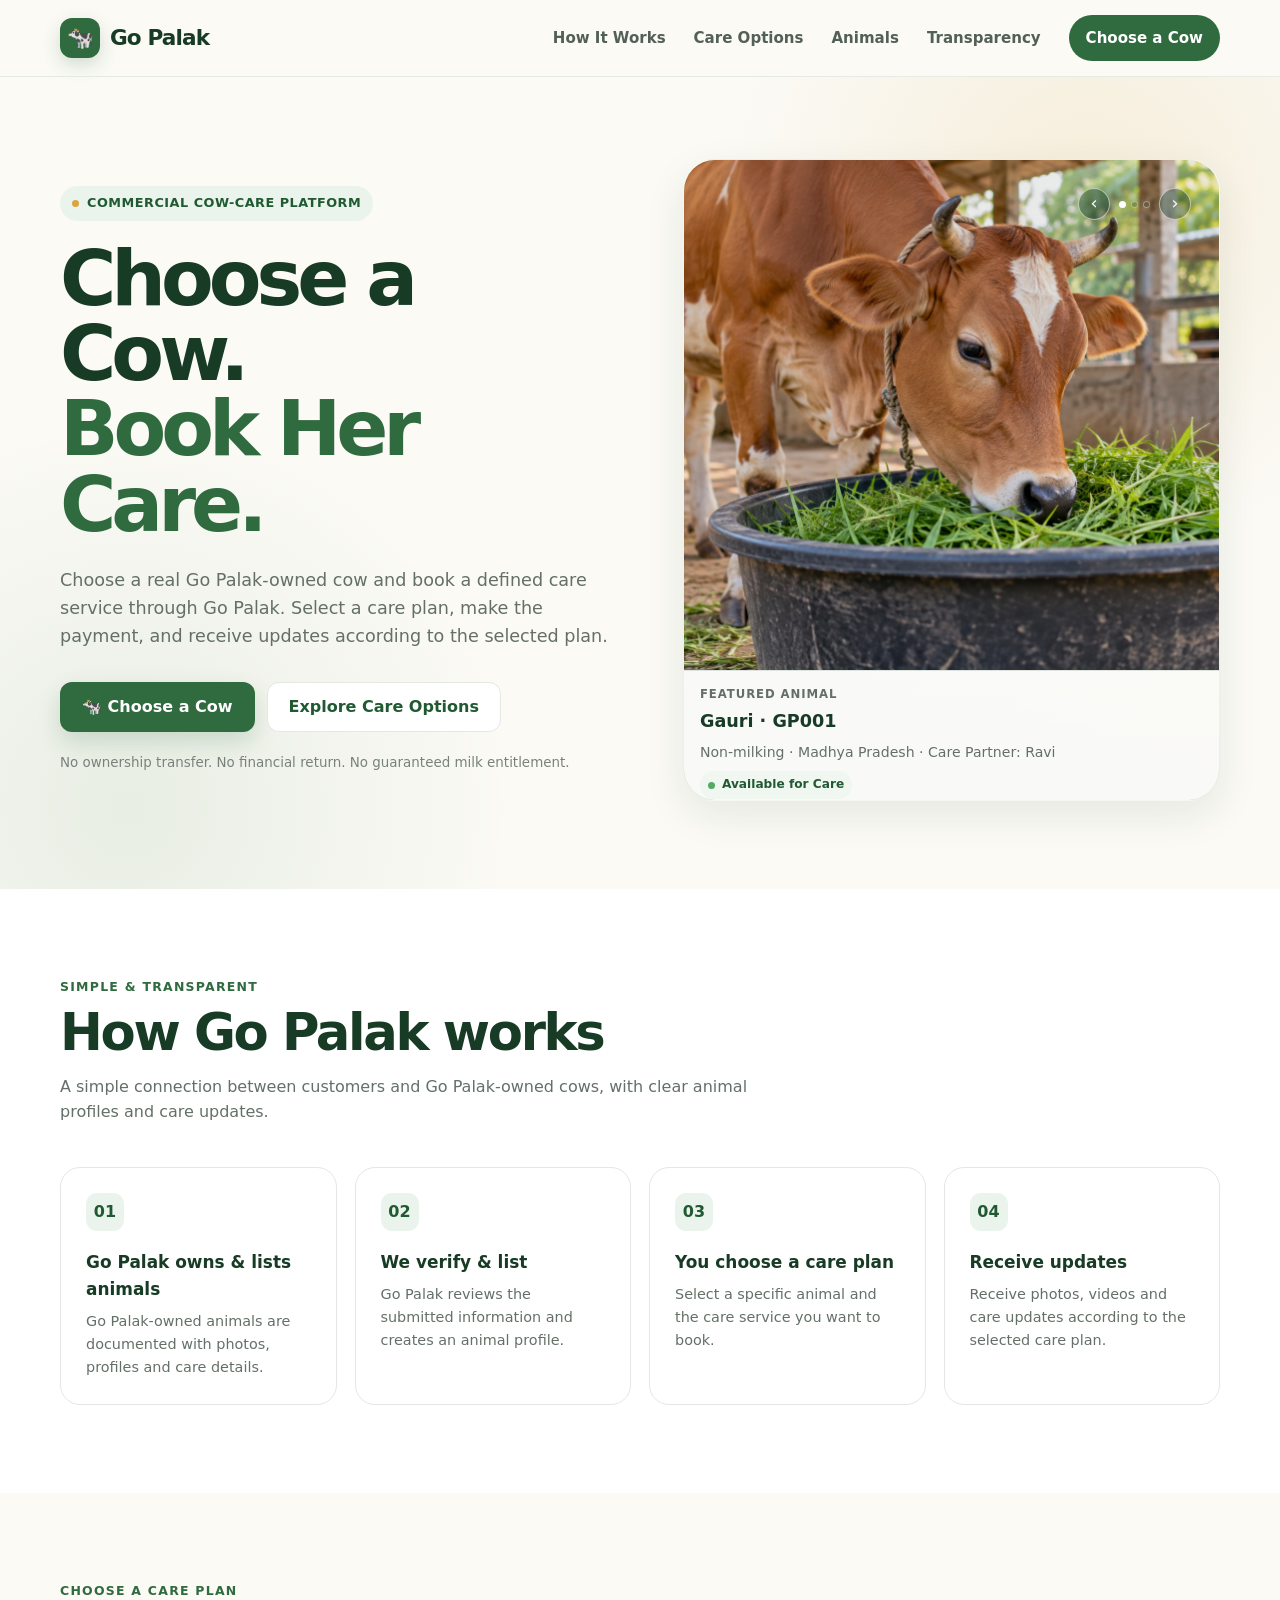
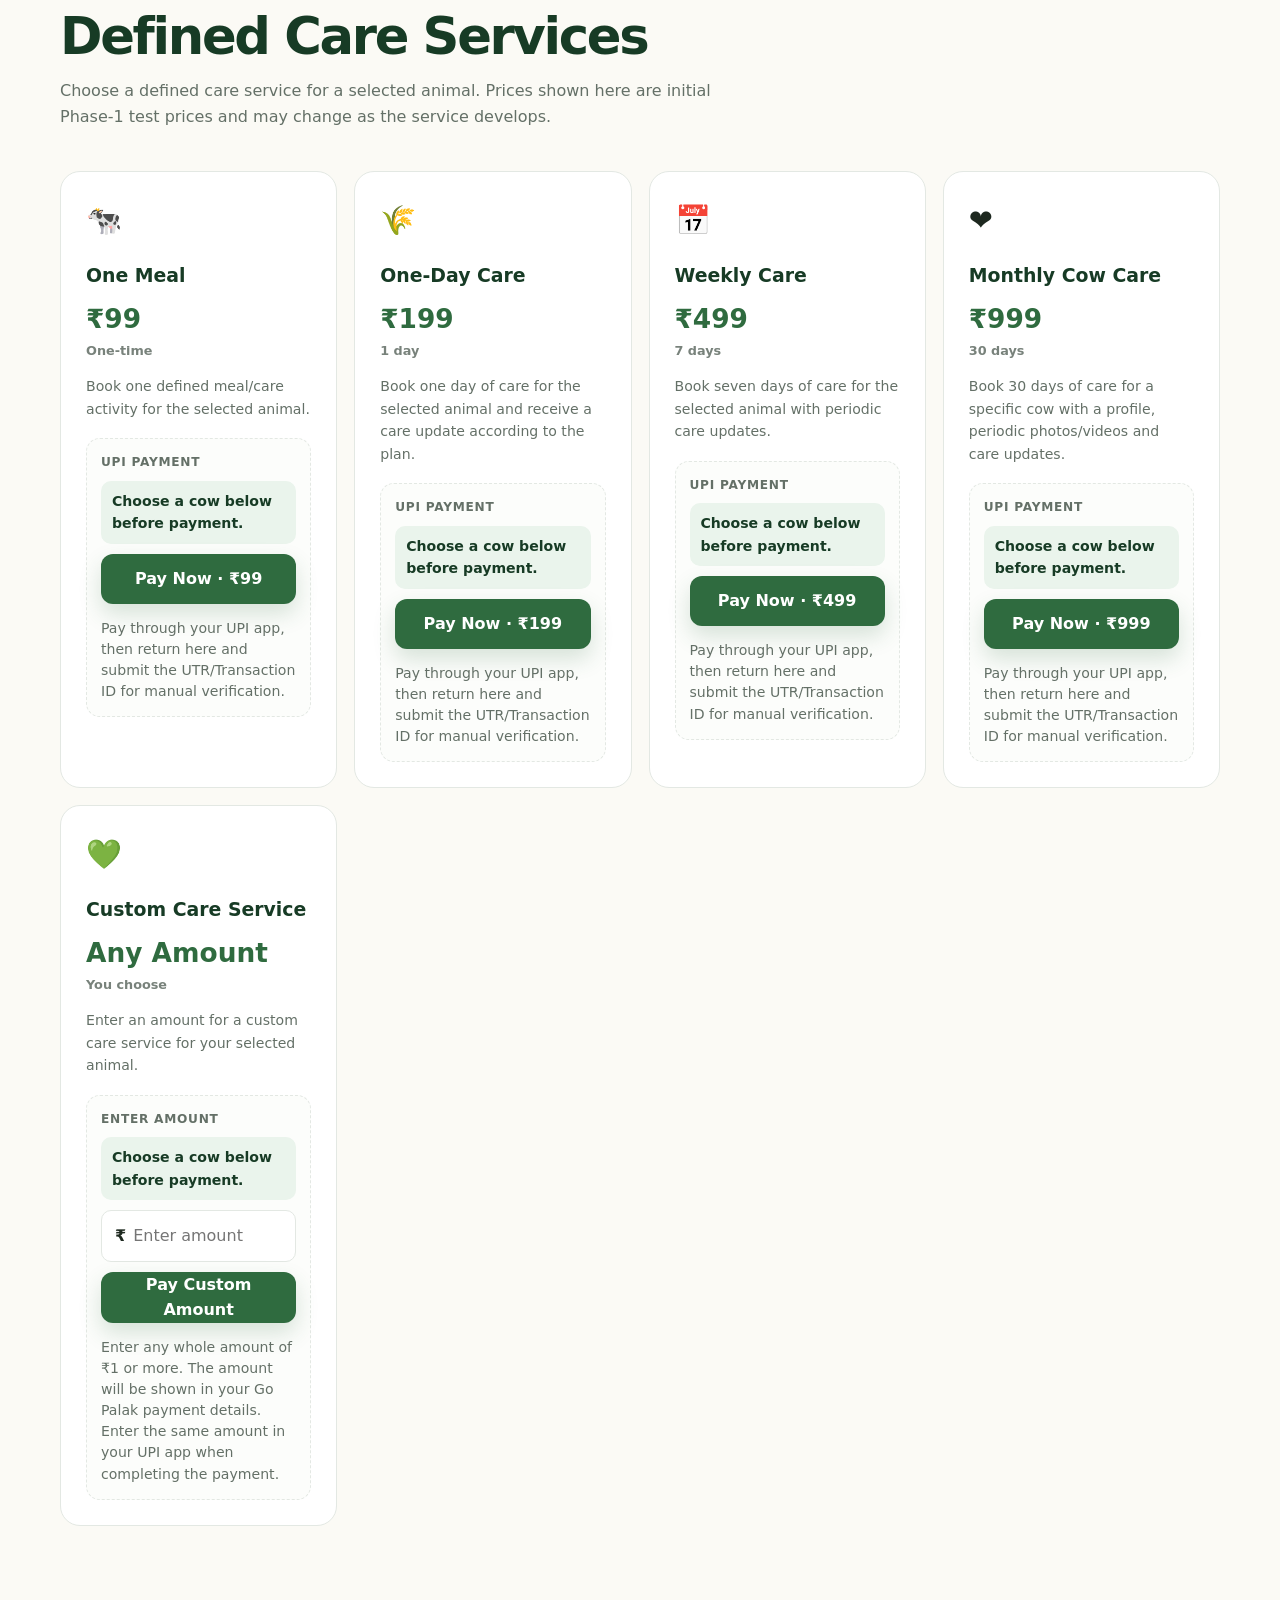
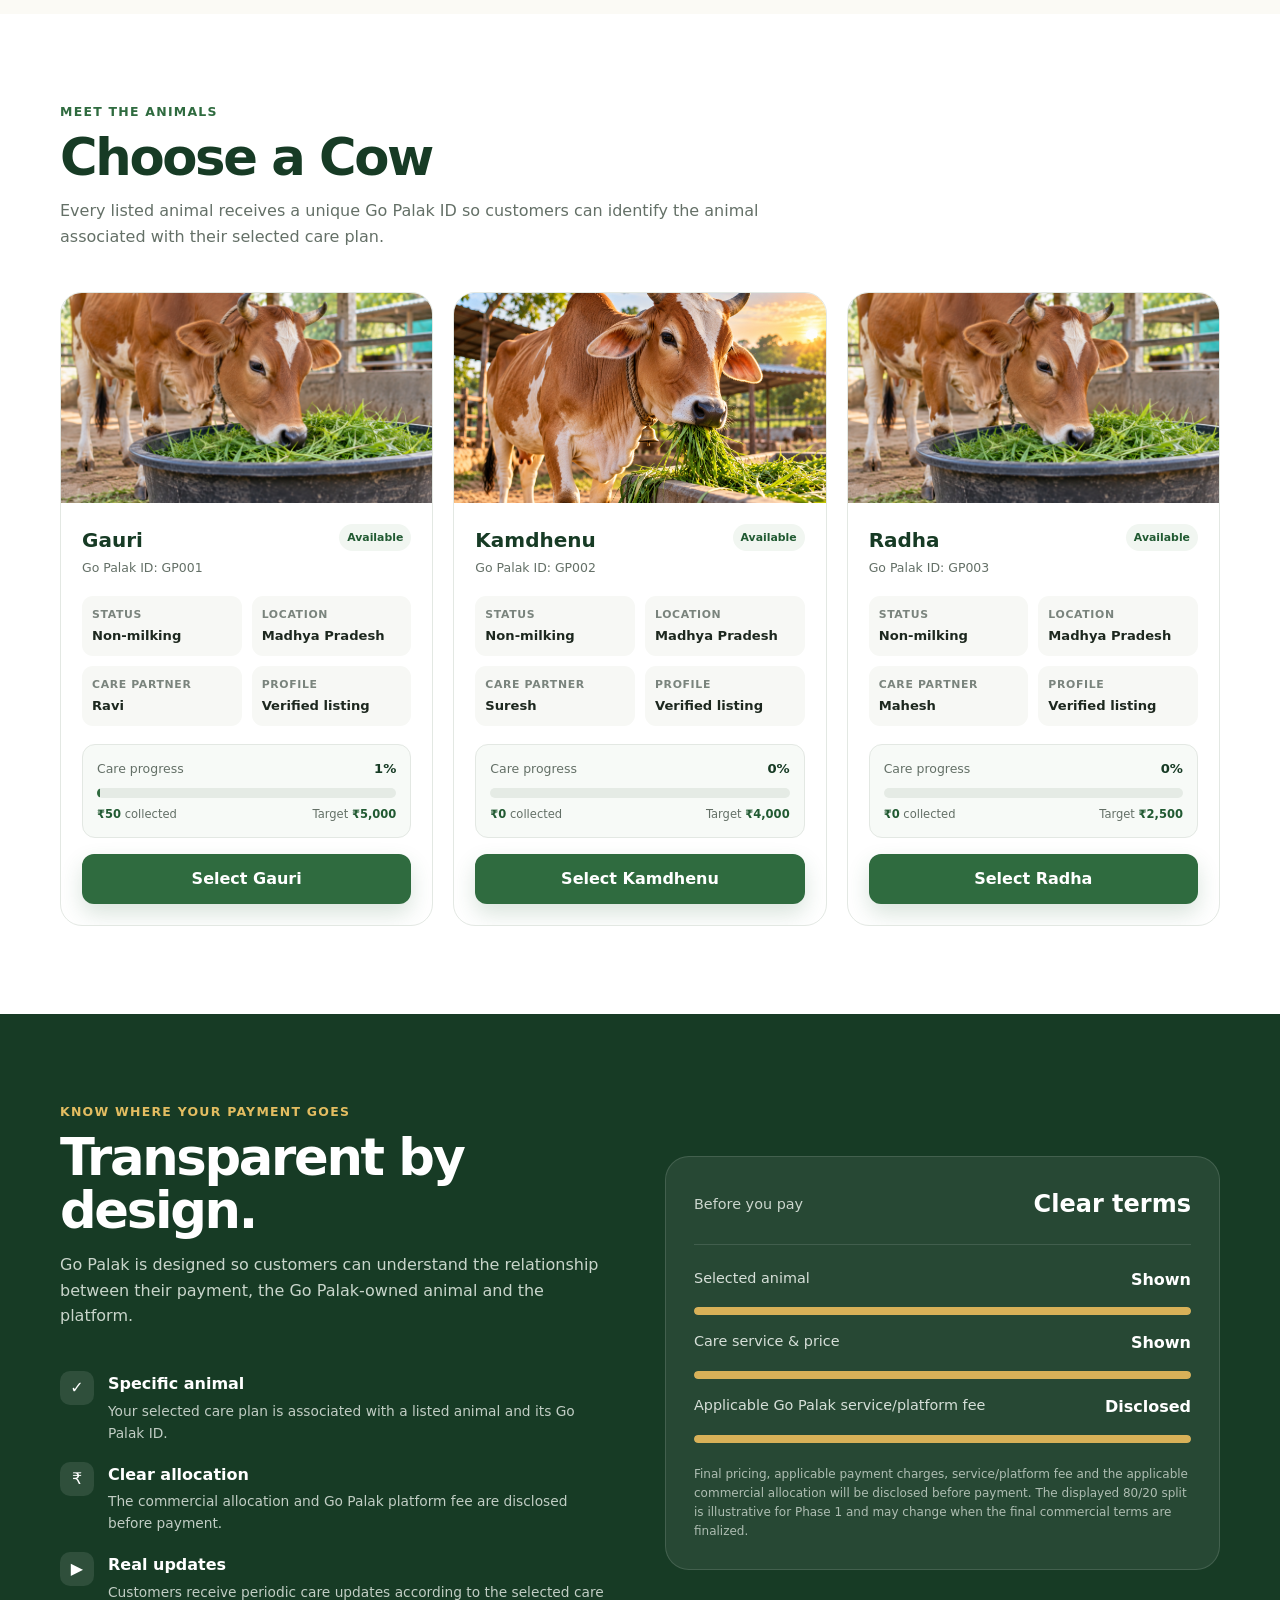
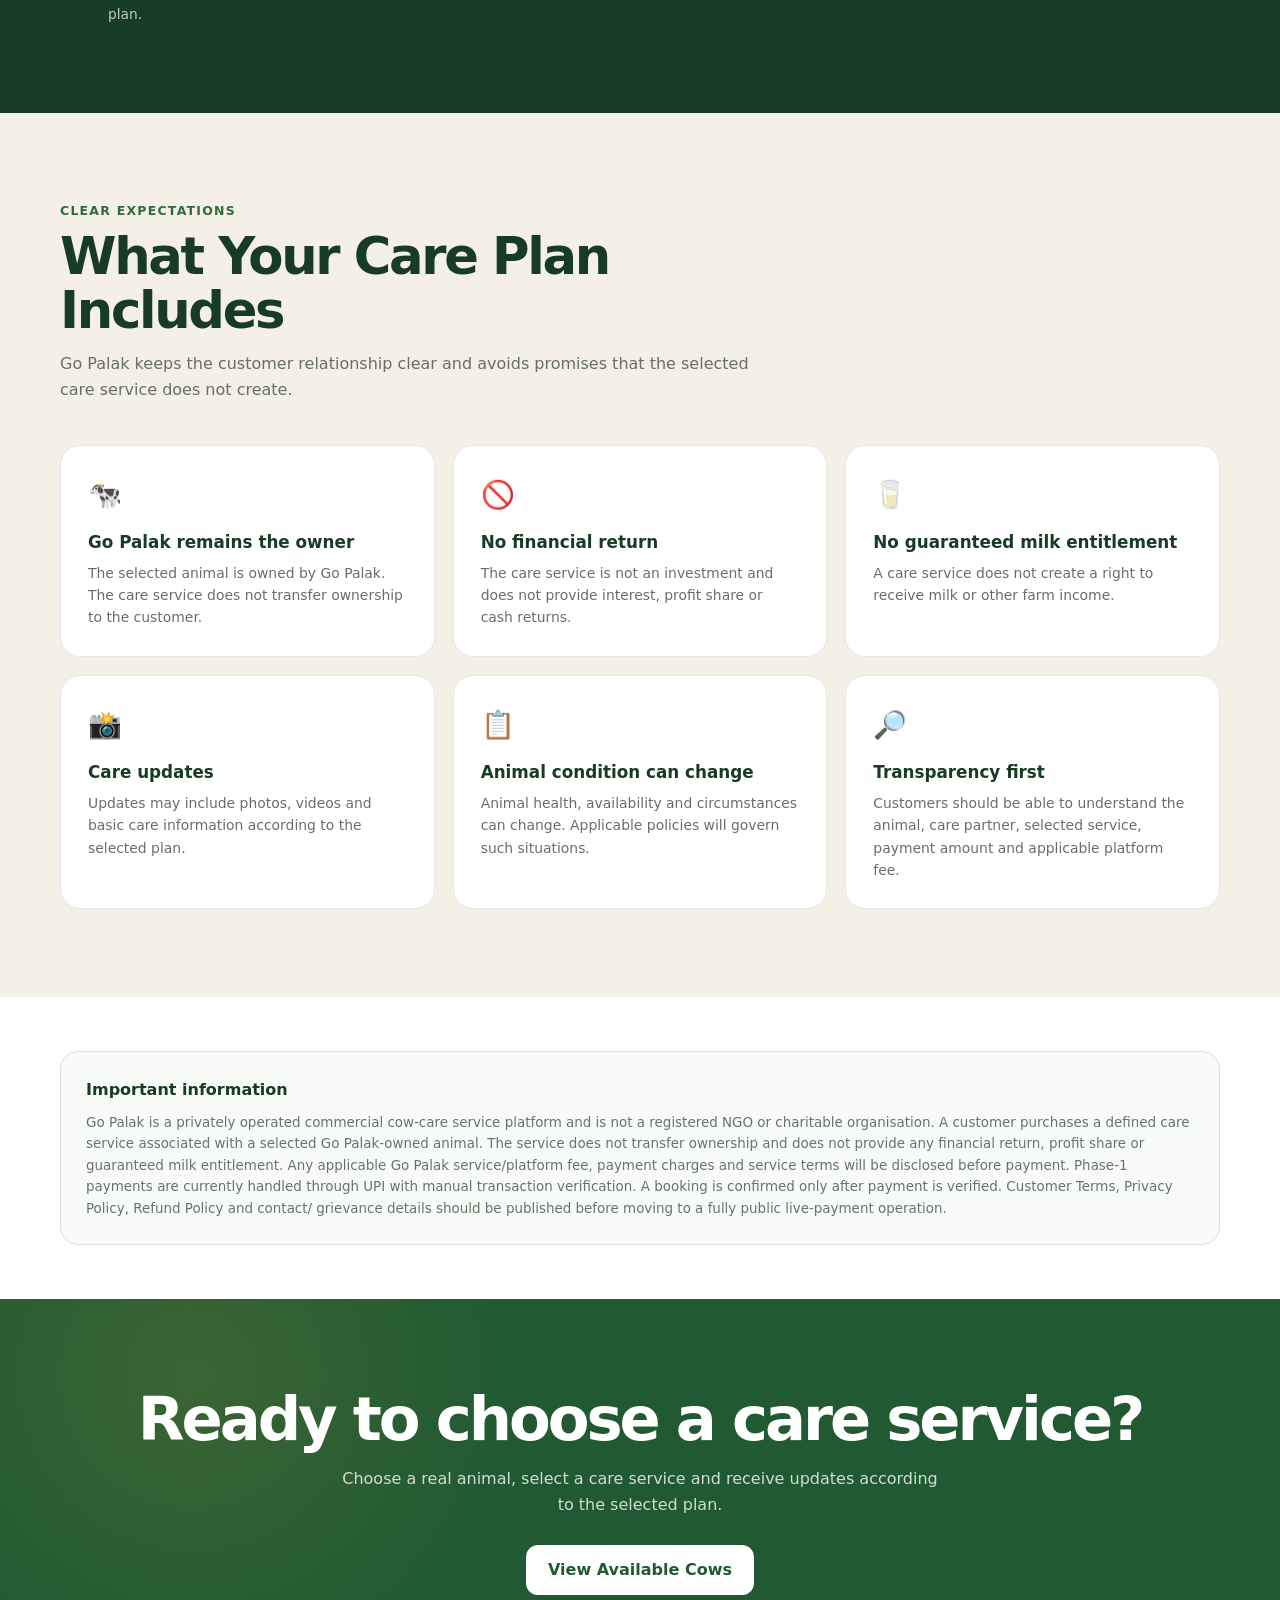
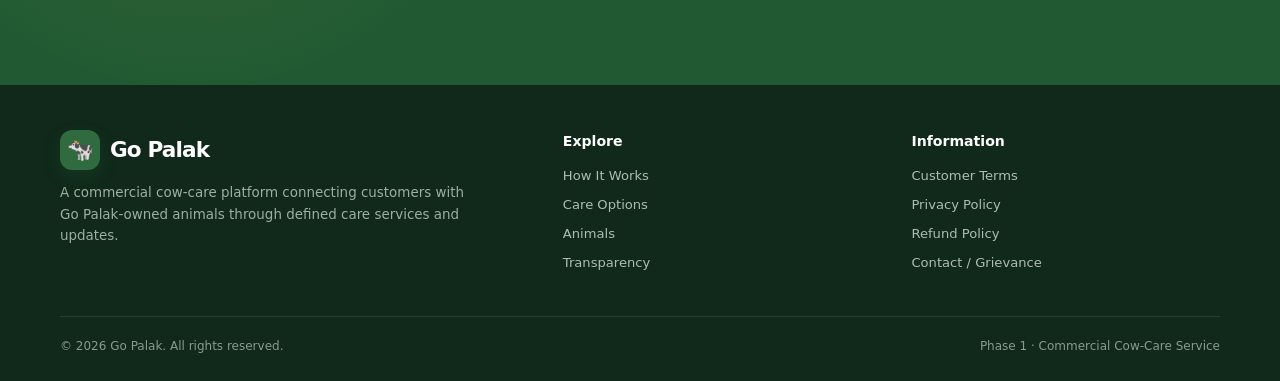
==== index.html @ bd8aade9 "fixed declined payment issue" ====
<!DOCTYPE html>
<html lang="en">
<head>
  <meta charset="UTF-8">
  <meta name="viewport" content="width=device-width, initial-scale=1.0">
  <meta name="description" content="Go Palak is a commercial cow-care platform offering defined care services for Go Palak-owned cows with regular animal updates.">
  <meta name="theme-color" content="#2f6b3f">
  <title>Go Palak — Choose a Cow. Book Her Care.</title>

  <style>
    :root {
      --green-900: #173b25;
      --green-800: #215a32;
      --green-700: #2f6b3f;
      --green-600: #3f8050;
      --green-100: #eaf4ec;
      --cream: #fbfaf5;
      --cream-2: #f4f0e5;
      --gold: #d9a441;
      --text: #1d281f;
      --muted: #647067;
      --white: #ffffff;
      --border: #e3e8e3;
      --shadow: 0 14px 40px rgba(25, 54, 34, 0.09);
      --radius: 20px;
      --max: 1160px;
    }

    * {
      box-sizing: border-box;
      margin: 0;
      padding: 0;
    }

    html {
      scroll-behavior: smooth;
    }

    body {
      font-family: Inter, ui-sans-serif, system-ui, -apple-system, BlinkMacSystemFont, "Segoe UI", sans-serif;
      background: var(--cream);
      color: var(--text);
      line-height: 1.6;
      overflow-x: hidden;
    }

    a {
      color: inherit;
      text-decoration: none;
    }

    img {
      max-width: 100%;
      display: block;
    }

    button {
      font: inherit;
    }

    .container {
      width: min(var(--max), calc(100% - 40px));
      margin: 0 auto;
    }

    /* Header */
    header {
      position: sticky;
      top: 0;
      z-index: 1000;
      background: rgba(251, 250, 245, 0.94);
      backdrop-filter: blur(14px);
      border-bottom: 1px solid rgba(227, 232, 227, 0.85);
    }

    .nav {
      min-height: 76px;
      display: flex;
      align-items: center;
      justify-content: space-between;
      gap: 24px;
    }

    .brand {
      display: inline-flex;
      align-items: center;
      gap: 10px;
      font-weight: 800;
      font-size: 1.35rem;
      color: var(--green-900);
      letter-spacing: -0.04em;
    }

    .brand-mark {
      width: 40px;
      height: 40px;
      display: grid;
      place-items: center;
      border-radius: 12px;
      background: var(--green-700);
      color: white;
      font-size: 1.35rem;
      box-shadow: 0 7px 18px rgba(47, 107, 63, 0.2);
    }

    .nav-links {
      display: flex;
      align-items: center;
      gap: 28px;
      color: #536057;
      font-size: 0.94rem;
      font-weight: 600;
    }

    .nav-links a:hover {
      color: var(--green-700);
    }

    .nav-cta {
      padding: 11px 17px;
      border-radius: 999px;
      background: var(--green-700);
      color: white !important;
    }

    .menu-btn {
      display: none;
      border: 0;
      background: transparent;
      color: var(--green-900);
      font-size: 1.6rem;
      cursor: pointer;
    }

    /* Hero */
    .hero {
      overflow: hidden;
      position: relative;
      padding: 82px 0 88px;
      background:
        radial-gradient(circle at 85% 15%, rgba(217, 164, 65, 0.15), transparent 28%),
        radial-gradient(circle at 10% 90%, rgba(63, 128, 80, 0.10), transparent 28%),
        var(--cream);
    }

    .hero-grid {
      display: grid;
      grid-template-columns: 1.02fr 0.98fr;
      align-items: center;
      gap: 64px;
    }

    .eyebrow {
      display: inline-flex;
      align-items: center;
      gap: 8px;
      padding: 7px 12px;
      border-radius: 999px;
      background: var(--green-100);
      color: var(--green-800);
      font-size: 0.8rem;
      font-weight: 800;
      letter-spacing: 0.04em;
      text-transform: uppercase;
      margin-bottom: 20px;
    }

    .eyebrow-dot {
      width: 7px;
      height: 7px;
      border-radius: 50%;
      background: var(--gold);
    }

    h1 {
      font-size: clamp(3rem, 6vw, 5.25rem);
      line-height: 0.98;
      letter-spacing: -0.065em;
      color: var(--green-900);
      max-width: 700px;
    }

    .hero h1 span {
      color: var(--green-700);
    }

    .hero-copy {
      margin-top: 24px;
      max-width: 610px;
      color: var(--muted);
      font-size: 1.1rem;
    }

    .hero-actions {
      margin-top: 32px;
      display: flex;
      flex-wrap: wrap;
      gap: 12px;
    }

    .btn {
      display: inline-flex;
      align-items: center;
      justify-content: center;
      min-height: 50px;
      padding: 0 21px;
      border-radius: 12px;
      border: 1px solid transparent;
      font-weight: 800;
      cursor: pointer;
      transition: 0.2s ease;
    }

    .btn-primary {
      background: var(--green-700);
      color: white;
      box-shadow: 0 10px 22px rgba(47, 107, 63, 0.18);
    }

    .btn-primary:hover {
      background: var(--green-800);
      transform: translateY(-1px);
    }

    .btn-secondary {
      background: white;
      color: var(--green-800);
      border-color: var(--border);
    }

    .btn-secondary:hover {
      border-color: #bfd0c1;
      background: #f7faf7;
    }

    .hero-note {
      margin-top: 20px;
      color: #78827b;
      font-size: 0.84rem;
    }

    .hero-visual {
      position: relative;
    }

    .cow-card {
      min-height: 0;
      border-radius: 32px;
      overflow: hidden;
      position: relative;
      background:
        linear-gradient(180deg, rgba(28, 56, 36, 0.02), rgba(28, 56, 36, 0.2)),
        linear-gradient(135deg, #dcebd9, #f1e8ce);
      box-shadow: var(--shadow);
      border: 1px solid rgba(255,255,255,0.7);
      padding: 0;
    }

    .hero-carousel {
      position: relative;
      height: clamp(520px, 50vw, 640px);
    }

    .hero-slide {
      position: absolute;
      inset: 0;
      display: flex;
      flex-direction: column;
      min-width: 0;
      opacity: 0;
      transition: opacity 0.45s ease;
      pointer-events: none;
    }

    .hero-slide.active {
      opacity: 1;
    }

    .cow-illustration {
      position: relative;
      width: 100%;
      height: clamp(390px, 40vw, 510px);
      flex: 0 0 clamp(390px, 40vw, 510px);
      object-fit: cover;
      object-position: center;
      filter: brightness(0.93);
      transform: none;
    }

    .carousel-controls {
      position: absolute;
      right: 28px;
      top: 28px;
      z-index: 2;
      display: flex;
      align-items: center;
      gap: 6px;
    }

    .carousel-arrow,
    .carousel-dot {
      border: 1px solid rgba(255,255,255,0.55);
      background: rgba(23,59,37,0.42);
      color: white;
      cursor: pointer;
    }

    .carousel-arrow {
      width: 32px;
      height: 32px;
      display: grid;
      place-items: center;
      border-radius: 50%;
      font-size: 1.1rem;
      line-height: 1;
    }

    .carousel-dots {
      display: flex;
      gap: 5px;
      margin: 0 3px;
    }

    .carousel-dot {
      width: 7px;
      height: 7px;
      padding: 0;
      border-radius: 50%;
      opacity: 0.65;
    }

    .carousel-dot.active {
      background: white;
      opacity: 1;
    }

    .cow-card-info {
      position: relative;
      width: 100%;
      flex: 1;
      padding: 14px 16px;
      border-radius: 0;
      background: rgba(255,255,255,0.9);
      border-top: 1px solid rgba(23,59,37,0.12);
    }

    .mini-label {
      font-size: 0.73rem;
      color: var(--muted);
      text-transform: uppercase;
      letter-spacing: 0.08em;
      font-weight: 800;
    }

    .cow-card-info h3 {
      margin-top: 3px;
      font-size: 1.1rem;
      color: var(--green-900);
    }

    .cow-meta {
      margin-top: 6px;
      color: var(--muted);
      font-size: 0.88rem;
    }

    .status {
      display: inline-flex;
      align-items: center;
      gap: 7px;
      margin-top: 8px;
      padding: 4px 8px;
      border-radius: 999px;
      background: rgba(237,247,239,0.8);
      color: var(--green-800);
      font-size: 0.76rem;
      font-weight: 800;
    }

    .status::before {
      content: "";
      width: 7px;
      height: 7px;
      border-radius: 50%;
      background: #58a967;
    }

    /* Generic sections */
    section {
      padding: 88px 0;
    }

    .section-head {
      max-width: 700px;
      margin-bottom: 42px;
    }

    .section-kicker {
      color: var(--green-700);
      font-weight: 800;
      font-size: 0.78rem;
      letter-spacing: 0.1em;
      text-transform: uppercase;
      margin-bottom: 9px;
    }

    .section-title {
      color: var(--green-900);
      font-size: clamp(2rem, 4vw, 3.2rem);
      line-height: 1.05;
      letter-spacing: -0.045em;
    }

    .section-description {
      margin-top: 14px;
      color: var(--muted);
      font-size: 1rem;
    }

    /* How it works */
    .how {
      background: white;
    }

    .steps {
      display: grid;
      grid-template-columns: repeat(4, 1fr);
      gap: 18px;
    }

    .step {
      padding: 25px;
      border: 1px solid var(--border);
      border-radius: var(--radius);
      background: #fff;
    }

    .step-number {
      width: 38px;
      height: 38px;
      display: grid;
      place-items: center;
      border-radius: 11px;
      background: var(--green-100);
      color: var(--green-800);
      font-weight: 900;
      margin-bottom: 18px;
    }

    .step h3 {
      font-size: 1.06rem;
      color: var(--green-900);
      margin-bottom: 7px;
    }

    .step p {
      color: var(--muted);
      font-size: 0.9rem;
    }

    /* Products */
    .products {
      background: var(--cream);
    }

    .product-grid {
      display: grid;
      grid-template-columns: repeat(4, 1fr);
      gap: 17px;
    }

    .product-card {
      background: white;
      border: 1px solid var(--border);
      border-radius: var(--radius);
      padding: 25px;
      display: flex;
      flex-direction: column;
      min-height: 310px;
      transition: 0.2s ease;
    }

    .product-card:hover {
      transform: translateY(-4px);
      box-shadow: var(--shadow);
    }

    .product-icon {
      font-size: 1.8rem;
      margin-bottom: 17px;
    }

    .product-card h3 {
      color: var(--green-900);
      font-size: 1.18rem;
    }

    .product-price {
      margin-top: 8px;
      font-size: 1.65rem;
      font-weight: 900;
      color: var(--green-700);
    }

    .product-duration {
      color: #78827b;
      font-size: 0.8rem;
      font-weight: 700;
    }

    .product-card p {
      margin-top: 14px;
      color: var(--muted);
      font-size: 0.88rem;
    }

    .product-btn {
      margin-top: auto;
      padding-top: 20px;
    }

    /* Animals */
    .animals {
      background: white;
    }

    .animal-grid {
      display: grid;
      grid-template-columns: repeat(3, 1fr);
      gap: 20px;
    }

    .animal-card {
      overflow: hidden;
      background: white;
      border: 1px solid var(--border);
      border-radius: 22px;
      transition: 0.2s ease;
    }

    .animal-card:hover {
      transform: translateY(-3px);
      box-shadow: var(--shadow);
    }

    .animal-photo {
      height: 210px;
      overflow: hidden;
      background: linear-gradient(135deg, #e0eddc, #efe4c8);
    }

    .animal-photo img {
      width: 100%;
      height: 100%;
      object-fit: cover;
      object-position: center;
    }

    .animal-content {
      padding: 21px;
    }

    .animal-top {
      display: flex;
      align-items: start;
      justify-content: space-between;
      gap: 12px;
    }

    .animal-content h3 {
      color: var(--green-900);
      font-size: 1.25rem;
    }

    .animal-id {
      color: var(--muted);
      font-size: 0.78rem;
      margin-top: 2px;
    }

    .animal-status {
      padding: 5px 8px;
      border-radius: 999px;
      background: #f1f6f1;
      color: var(--green-800);
      font-size: 0.68rem;
      font-weight: 800;
      white-space: nowrap;
    }

    .animal-details {
      display: grid;
      grid-template-columns: 1fr 1fr;
      gap: 10px;
      margin-top: 18px;
    }

    .detail {
      padding: 10px;
      border-radius: 11px;
      background: #f7f8f5;
    }

    .detail span {
      display: block;
      color: #7a847d;
      font-size: 0.68rem;
      text-transform: uppercase;
      font-weight: 800;
      letter-spacing: 0.06em;
    }

    .detail strong {
      display: block;
      margin-top: 2px;
      font-size: 0.82rem;
      color: var(--text);
    }

    .animal-btn {
      width: 100%;
      margin-top: 16px;
    }

    /* Transparency */
    .transparency {
      background: var(--green-900);
      color: white;
    }

    .transparency .section-kicker {
      color: #e3bd61;
    }

    .transparency .section-title {
      color: white;
    }

    .transparency .section-description {
      color: #c9d5cb;
    }

    .transparency-grid {
      display: grid;
      grid-template-columns: 1fr 1fr;
      gap: 50px;
      align-items: center;
    }

    .money-card {
      background: rgba(255,255,255,0.07);
      border: 1px solid rgba(255,255,255,0.13);
      border-radius: 24px;
      padding: 28px;
    }

    .money-head {
      display: flex;
      align-items: center;
      justify-content: space-between;
      gap: 20px;
      padding-bottom: 20px;
      border-bottom: 1px solid rgba(255,255,255,0.12);
    }

    .money-head span {
      color: #cbd6cd;
      font-size: 0.9rem;
    }

    .money-head strong {
      font-size: 1.5rem;
    }

    .allocation {
      margin-top: 22px;
      display: grid;
      gap: 15px;
    }

    .allocation-row {
      display: grid;
      grid-template-columns: 1fr auto;
      gap: 15px;
    }

    .allocation-label {
      color: #d6dfd8;
      font-size: 0.9rem;
    }

    .allocation-value {
      font-weight: 800;
    }

    .bar {
      grid-column: 1 / -1;
      height: 8px;
      border-radius: 999px;
      background: rgba(255,255,255,0.1);
      overflow: hidden;
    }

    .bar-fill {
      height: 100%;
      background: #d8b158;
      border-radius: inherit;
    }

    .transparency-points {
      display: grid;
      gap: 18px;
    }

    .point {
      display: flex;
      gap: 14px;
    }

    .point-icon {
      flex: 0 0 34px;
      height: 34px;
      display: grid;
      place-items: center;
      border-radius: 10px;
      background: rgba(255,255,255,0.1);
    }

    .point h3 {
      font-size: 1rem;
      margin-bottom: 3px;
    }

    .point p {
      color: #c1cdc4;
      font-size: 0.86rem;
    }

    /* Trust */
    .trust {
      background: var(--cream-2);
    }

    .trust-grid {
      display: grid;
      grid-template-columns: repeat(3, 1fr);
      gap: 18px;
    }

    .trust-card {
      background: white;
      border-radius: var(--radius);
      padding: 27px;
      border: 1px solid var(--border);
    }

    .trust-card .icon {
      font-size: 1.7rem;
      margin-bottom: 13px;
    }

    .trust-card h3 {
      color: var(--green-900);
      font-size: 1.05rem;
      margin-bottom: 6px;
    }

    .trust-card p {
      color: var(--muted);
      font-size: 0.87rem;
    }

    /* Disclaimer */
    .disclaimer {
      padding: 54px 0;
      background: white;
    }

    .disclaimer-box {
      border: 1px solid #d9dfd9;
      background: #f8faf7;
      border-radius: 18px;
      padding: 25px;
    }

    .disclaimer-box h3 {
      color: var(--green-900);
      margin-bottom: 9px;
      font-size: 1rem;
    }

    .disclaimer-box p {
      color: #68736b;
      font-size: 0.84rem;
    }

    /* CTA */
    .cta {
      padding: 90px 0;
      background:
        radial-gradient(circle at 15% 20%, rgba(217,164,65,0.14), transparent 28%),
        var(--green-800);
      color: white;
      text-align: center;
    }

    .cta h2 {
      font-size: clamp(2.2rem, 5vw, 3.8rem);
      line-height: 1;
      letter-spacing: -0.05em;
    }

    .cta p {
      max-width: 610px;
      margin: 16px auto 0;
      color: #d2ddd4;
    }

    .cta .btn {
      margin-top: 28px;
      background: white;
      color: var(--green-800);
    }

    /* Footer */
    footer {
      background: #10291a;
      color: #b9c7bc;
      padding: 45px 0 25px;
    }

    .footer-grid {
      display: grid;
      grid-template-columns: 1.5fr 1fr 1fr;
      gap: 40px;
      padding-bottom: 35px;
    }

    .footer-brand {
      color: white;
    }

    .footer-description {
      margin-top: 12px;
      max-width: 420px;
      font-size: 0.84rem;
      color: #9eafa2;
    }

    .footer-col h4 {
      color: white;
      margin-bottom: 12px;
      font-size: 0.88rem;
    }

    .footer-col a {
      display: block;
      font-size: 0.82rem;
      margin: 8px 0;
      color: #aebdb2;
    }

    .footer-col a:hover {
      color: white;
    }

    .footer-bottom {
      border-top: 1px solid rgba(255,255,255,0.1);
      padding-top: 20px;
      display: flex;
      justify-content: space-between;
      gap: 20px;
      font-size: 0.75rem;
      color: #899b8d;
    }

    /* Mobile */
    @media (max-width: 980px) {
      .hero-grid,
      .transparency-grid {
        grid-template-columns: 1fr;
      }

      .hero {
        padding-top: 62px;
      }

      .hero-visual {
        max-width: 650px;
        width: 100%;
        margin: 0 auto;
      }

      .steps,
      .product-grid {
        grid-template-columns: repeat(2, 1fr);
      }

      .animal-grid,
      .trust-grid {
        grid-template-columns: 1fr 1fr;
      }
    }

    @media (max-width: 720px) {
      .container {
        width: min(var(--max), calc(100% - 28px));
      }

      .nav {
        min-height: 68px;
      }

      .menu-btn {
        display: block;
      }

      .nav-links {
        position: absolute;
        left: 14px;
        right: 14px;
        top: 68px;
        display: none;
        flex-direction: column;
        align-items: stretch;
        gap: 0;
        padding: 10px;
        background: white;
        border: 1px solid var(--border);
        border-radius: 16px;
        box-shadow: var(--shadow);
      }

      .nav-links.open {
        display: flex;
      }

      .nav-links a {
        padding: 12px;
      }

      .nav-cta {
        text-align: center;
      }

      .hero {
        padding: 52px 0 65px;
      }

      h1 {
        font-size: clamp(2.75rem, 14vw, 4rem);
      }

      .hero-copy {
        font-size: 1rem;
      }

      .cow-card {
        min-height: 0;
      }

      .hero-carousel {
        height: 540px;
      }

      .cow-illustration {
        height: 410px;
        flex-basis: 410px;
      }

      .carousel-controls {
        right: 18px;
        top: 18px;
      }

      section {
        padding: 68px 0;
      }

      .steps,
      .product-grid,
      .animal-grid,
      .trust-grid,
      .footer-grid {
        grid-template-columns: 1fr;
      }

      .transparency-grid {
        gap: 30px;
      }

      .footer-bottom {
        flex-direction: column;
      }
    }

    @media (max-width: 480px) {
      .container {
        width: min(var(--max), calc(100% - 24px));
      }

      .hero {
        padding: 40px 0 52px;
      }

      h1 {
        font-size: clamp(2.45rem, 14vw, 3.5rem);
      }

      .hero-actions {
        flex-direction: column;
      }

      .hero-actions .btn {
        width: 100%;
      }

      .cow-card {
        border-radius: 24px;
      }

      .hero-carousel {
        height: 500px;
      }

      .cow-illustration {
        height: 370px;
        flex-basis: 370px;
      }

      .cow-card-info {
        padding: 12px 14px;
      }

      .cow-meta {
        font-size: 0.8rem;
      }

      .carousel-controls {
        right: 14px;
        top: 14px;
      }

      .carousel-arrow {
        width: 29px;
        height: 29px;
      }

      section {
        padding: 56px 0;
      }

      .section-head {
        margin-bottom: 30px;
      }

      .money-card,
      .trust-card,
      .step,
      .product-card {
        padding: 20px;
      }
    }

    /* UPI payment flow */
    .payment-area { margin-top: 18px; padding: 14px; border: 1px dashed var(--border); border-radius: 14px; background: #fcfdfb; }
    .payment-label { display:block; margin-bottom:8px; font-size:.76rem; font-weight:700; color:var(--muted); text-transform:uppercase; letter-spacing:.06em; }
    .selected-animal { margin:0 0 10px; padding:9px 11px; border-radius:10px; background:var(--green-100); color:var(--green-900); font-size:.88rem; font-weight:700; }
    .payment-help { margin-top:8px; font-size:.72rem; color:var(--muted); line-height:1.5; }
    /* Care progress */
    .care-progress { margin-top:18px; padding:13px 14px; border-radius:13px; background:#f7faf7; border:1px solid var(--border); }
    .care-progress-head { display:flex; align-items:center; justify-content:space-between; gap:12px; font-size:.78rem; color:var(--muted); }
    .care-progress-head strong { color:var(--green-900); font-size:.82rem; }
    .care-progress-track { height:10px; margin-top:9px; overflow:hidden; border-radius:999px; background:#e5ebe5; }
    .care-progress-fill { width:0%; height:100%; border-radius:inherit; background:var(--green-700); transition:width .35s ease; }
    .care-progress-bottom { display:flex; justify-content:space-between; gap:10px; margin-top:7px; font-size:.72rem; color:var(--muted); }
    .care-progress-bottom strong { color:var(--green-800); }

    .upi-pay-btn { width:100%; border:0; cursor:pointer; }
    .payment-placeholder { padding:11px 12px; border-radius:10px; background:#f4f6f3; color:var(--muted); font-size:.82rem; line-height:1.45; }
    .payment-placeholder strong { color:var(--text); }
    .payment-note { margin:10px 0 0; padding:10px 11px; border-radius:10px; background:#fff8e8; color:#684f00; font-size:.76rem; line-height:1.5; }
    .payment-breakup-modal { margin-top:14px; padding:13px; border:1px solid #e0e7e0; border-radius:12px; background:#f7faf7; }
    .payment-breakup-title { font-weight:800; color:var(--green-900); margin-bottom:7px; font-size:.84rem; }
    .payment-breakup-row { display:flex; justify-content:space-between; gap:12px; padding:4px 0; font-size:.8rem; color:var(--muted); }
    .payment-breakup-row strong { color:var(--text); }
    .payment-breakup-total { margin-top:4px; padding-top:8px; border-top:1px solid #dfe6df; font-weight:800; color:var(--green-900); }
    .payment-breakup-total strong { color:var(--green-800); }
    .payment-breakup-note { margin-top:8px; font-size:.68rem; line-height:1.45; color:#78827b; }
    .sr-only { position:absolute; width:1px; height:1px; padding:0; margin:-1px; overflow:hidden; clip:rect(0,0,0,0); white-space:nowrap; border:0; }

    .custom-amount-input { display:flex; align-items:center; border:1px solid var(--border); border-radius:10px; background:#fff; overflow:hidden; margin:8px 0 10px; }
    .custom-amount-input > span { padding-left:13px; font-weight:800; color:var(--text); }
    .custom-amount-input input { width:100%; border:0; outline:0; padding:12px 12px 12px 7px; font:inherit; background:transparent; color:var(--text); }
    .custom-amount-input input:focus { box-shadow:inset 0 0 0 2px rgba(47,107,63,.16); }

    .upi-modal { position:fixed; inset:0; z-index:9999; display:none; align-items:center; justify-content:center; padding:18px; background:rgba(15,24,18,.62); }
    .upi-modal.open { display:flex; }
    .upi-dialog { width:min(520px, 100%); max-height:92vh; overflow:auto; background:#fff; border-radius:20px; box-shadow:0 24px 70px rgba(0,0,0,.25); padding:20px; position:relative; }
    .upi-close { position:absolute; right:12px; top:10px; width:36px; height:36px; border:0; border-radius:50%; background:#f1f3f1; font-size:22px; cursor:pointer; }
    .upi-dialog h3 { margin:0 42px 6px 0; font-size:1.35rem; }
    .upi-summary { margin:14px 0; padding:13px; border-radius:12px; background:var(--green-100); color:var(--green-900); }
    .upi-summary-row { display:flex; justify-content:space-between; gap:12px; padding:3px 0; font-size:.88rem; }
    .upi-qr-wrap { text-align:center; padding:10px; border:1px solid #e4e8e4; border-radius:14px; background:#fff; }
    .upi-qr { width:min(310px, 80vw); height:auto; display:block; margin:0 auto; }
    .upi-vpa { margin:9px 0 0; font-weight:800; word-break:break-all; }
    .upi-actions { display:grid; gap:9px; margin-top:14px; }
    .upi-action-btn { width:100%; }
    .upi-secondary { background:#f3f5f2; color:var(--text); border:1px solid var(--border); }
    .utr-section { margin-top:18px; padding-top:18px; border-top:1px solid #e5e9e5; }
    .utr-section h4 { margin:0 0 5px; }
    .utr-section p { margin:0 0 12px; color:var(--muted); font-size:.8rem; line-height:1.5; }
    .utr-grid { display:grid; gap:9px; }
    .utr-grid input { width:100%; box-sizing:border-box; padding:11px 12px; border:1px solid #d7ddd7; border-radius:10px; font:inherit; }
    .utr-success { display:none; margin-top:12px; padding:16px; border-radius:14px; background:#edf8ef; color:#245c2d; font-size:.8rem; line-height:1.5; text-align:center; border:1px solid #cfe8d3; }
    .payment-success-icon { width:56px; height:56px; margin:0 auto 10px; border-radius:50%; display:flex; align-items:center; justify-content:center; background:#2f8f46; color:#fff; font-size:32px; font-weight:900; box-shadow:0 8px 20px rgba(47,143,70,.2); }
    .payment-success-title { font-size:1.05rem; font-weight:900; color:#245c2d; }
    .payment-success-text { margin-top:5px; color:#3f5d45; }
    .payment-success-summary { margin-top:13px; padding:10px 12px; border-radius:11px; background:#fff; border:1px solid #dcebdd; text-align:left; }
    .payment-success-summary div { display:flex; justify-content:space-between; gap:12px; padding:4px 0; }
    .payment-success-summary span { color:#6d796f; }
    .payment-success-summary strong { color:#244a2b; text-align:right; }
    .payment-success-note { margin-top:11px; padding:9px 10px; border-radius:9px; background:#fff8e8; color:#684f00; text-align:left; }
  </style>
</head>

<body>

  <!-- HEADER -->
  <header>
    <div class="container nav">
      <a href="#top" class="brand" aria-label="Go Palak home">
        <span class="brand-mark">🐄</span>
        <span>Go Palak</span>
      </a>

      <button class="menu-btn" id="menuBtn" aria-label="Open menu" aria-expanded="false">
        ☰
      </button>

      <nav class="nav-links" id="navLinks">
        <a href="#how-it-works">How It Works</a>
        <a href="#care-options">Care Options</a>
        <a href="#animals">Animals</a>
        <a href="#transparency">Transparency</a>
        <a href="#animals" class="nav-cta">Choose a Cow</a>
      </nav>
    </div>
  </header>

  <main id="top">

    <!-- HERO -->
    <section class="hero">
      <div class="container hero-grid">
        <div>
          <div class="eyebrow">
            <span class="eyebrow-dot"></span>
            Commercial Cow-Care Platform
          </div>

          <h1>
            Choose a Cow.<br>
            <span>Book Her Care.</span>
          </h1>

          <p class="hero-copy">
            Choose a real Go Palak-owned cow and book a defined care service through Go Palak.
            Select a care plan, make the payment, and receive updates according to the selected plan.
          </p>

          <div class="hero-actions">
            <a href="#animals" class="btn btn-primary">🐄 Choose a Cow</a>
            <a href="#care-options" class="btn btn-secondary">Explore Care Options</a>
          </div>

          <p class="hero-note">
            No ownership transfer. No financial return. No guaranteed milk entitlement.
          </p>
        </div>

        <div class="hero-visual">
          <div class="cow-card">
            <div class="hero-carousel" id="heroCarousel">
              <article class="hero-slide active">
                <img class="cow-illustration" src="media/gp001.jpg" alt="Gauri, Go Palak animal GP001">
                <div class="cow-card-info">
                  <div class="mini-label">Featured Animal</div>
                  <h3>Gauri · GP001</h3>
                  <p class="cow-meta">Non-milking · Madhya Pradesh · Care Partner: Ravi</p>
                  <span class="status">Available for Care</span>
                </div>
              </article>

              <article class="hero-slide">
                <img class="cow-illustration" src="media/gp002.jpg" alt="Kamdhenu, Go Palak animal GP002">
                <div class="cow-card-info">
                  <div class="mini-label">Available Animal</div>
                  <h3>Kamdhenu · GP002</h3>
                  <p class="cow-meta">Non-milking · Madhya Pradesh · Care Partner: Suresh</p>
                  <span class="status">Available for Care</span>
                </div>
              </article>

              <article class="hero-slide">
                <img class="cow-illustration" src="media/gp001.jpg" alt="Radha, Go Palak animal GP003">
                <div class="cow-card-info">
                  <div class="mini-label">Available Animal</div>
                  <h3>Radha · GP003</h3>
                  <p class="cow-meta">Non-milking · Madhya Pradesh · Care Partner: Mahesh</p>
                  <span class="status">Available for Care</span>
                </div>
              </article>
            </div>

            <div class="carousel-controls" aria-label="Available animal images">
              <button class="carousel-arrow" id="previousAnimal" type="button" aria-label="Previous animal">‹</button>
              <div class="carousel-dots">
                <button class="carousel-dot active" type="button" aria-label="Show Gauri"></button>
                <button class="carousel-dot" type="button" aria-label="Show Kamdhenu"></button>
                <button class="carousel-dot" type="button" aria-label="Show Radha"></button>
              </div>
              <button class="carousel-arrow" id="nextAnimal" type="button" aria-label="Next animal">›</button>
            </div>
          </div>
        </div>
      </div>
    </section>

    <!-- HOW IT WORKS -->
    <section class="how" id="how-it-works">
      <div class="container">
        <div class="section-head">
          <div class="section-kicker">Simple & transparent</div>
          <h2 class="section-title">How Go Palak works</h2>
          <p class="section-description">
            A simple connection between customers and Go Palak-owned cows,
            with clear animal profiles and care updates.
          </p>
        </div>

        <div class="steps">
          <article class="step">
            <div class="step-number">01</div>
            <h3>Go Palak owns & lists animals</h3>
            <p>Go Palak-owned animals are documented with photos, profiles and care details.</p>
          </article>

          <article class="step">
            <div class="step-number">02</div>
            <h3>We verify & list</h3>
            <p>Go Palak reviews the submitted information and creates an animal profile.</p>
          </article>

          <article class="step">
            <div class="step-number">03</div>
            <h3>You choose a care plan</h3>
            <p>Select a specific animal and the care service you want to book.</p>
          </article>

          <article class="step">
            <div class="step-number">04</div>
            <h3>Receive updates</h3>
            <p>Receive photos, videos and care updates according to the selected care plan.</p>
          </article>
        </div>
      </div>
    </section>

    <!-- CARE OPTIONS -->
    <section class="products" id="care-options">
      <div class="container">
        <div class="section-head">
          <div class="section-kicker">Choose a Care Plan</div>
          <h2 class="section-title">Defined Care Services</h2>
          <p class="section-description">
            Choose a defined care service for a selected animal. Prices shown here are
            initial Phase-1 test prices and may change as the service develops.
          </p>
        </div>

        <div class="selected-animal-global" id="selectedAnimalBanner" style="display:none; margin:0 0 22px; padding:14px 16px; border-radius:14px; background:var(--green-100); color:var(--green-900); border:1px solid #d8e8da; font-weight:700;">
          Selected animal: <span id="selectedAnimalName">—</span> · <span id="selectedAnimalId">—</span>
          <span style="display:block; margin-top:4px; font-size:.8rem; font-weight:500; color:var(--muted);">Now choose a care option below. Payment is made directly by UPI and the booking is manually verified by Go Palak.</span>
        </div>

        <div class="product-grid">

          <article class="product-card">
            <div class="product-icon">🐄</div>
            <h3>One Meal</h3>
            <div class="product-price">₹99</div>
            <div class="product-duration">One-time</div>
            <p>Book one defined meal/care activity for the selected animal.</p>
            <div class="payment-area">
              <span class="payment-label">UPI Payment</span>
              <div class="selected-animal" data-selected-animal="meal">Choose a cow below before payment.</div>
              <button type="button" class="btn btn-primary upi-pay-btn" data-plan="meal" data-amount="99" data-plan-name="One Meal">Pay Now · ₹99</button>
              <p class="payment-help">Pay through your UPI app, then return here and submit the UTR/Transaction ID for manual verification.</p>
            </div>
          </article>

          <article class="product-card">
            <div class="product-icon">🌾</div>
            <h3>One-Day Care</h3>
            <div class="product-price">₹199</div>
            <div class="product-duration">1 day</div>
            <p>Book one day of care for the selected animal and receive a care update according to the plan.</p>
            <div class="payment-area">
              <span class="payment-label">UPI Payment</span>
              <div class="selected-animal" data-selected-animal="day">Choose a cow below before payment.</div>
              <button type="button" class="btn btn-primary upi-pay-btn" data-plan="day" data-amount="199" data-plan-name="One-Day Care">Pay Now · ₹199</button>
              <p class="payment-help">Pay through your UPI app, then return here and submit the UTR/Transaction ID for manual verification.</p>
            </div>
          </article>

          <article class="product-card">
            <div class="product-icon">📅</div>
            <h3>Weekly Care</h3>
            <div class="product-price">₹499</div>
            <div class="product-duration">7 days</div>
            <p>Book seven days of care for the selected animal with periodic care updates.</p>
            <div class="payment-area">
              <span class="payment-label">UPI Payment</span>
              <div class="selected-animal" data-selected-animal="week">Choose a cow below before payment.</div>
              <button type="button" class="btn btn-primary upi-pay-btn" data-plan="week" data-amount="499" data-plan-name="Weekly Care">Pay Now · ₹499</button>
              <p class="payment-help">Pay through your UPI app, then return here and submit the UTR/Transaction ID for manual verification.</p>
            </div>
          </article>

          <article class="product-card">
            <div class="product-icon">❤️</div>
            <h3>Monthly Cow Care</h3>
            <div class="product-price">₹999</div>
            <div class="product-duration">30 days</div>
            <p>Book 30 days of care for a specific cow with a profile, periodic photos/videos and care updates.</p>
            <div class="payment-area">
              <span class="payment-label">UPI Payment</span>
              <div class="selected-animal" data-selected-animal="month">Choose a cow below before payment.</div>
              <button type="button" class="btn btn-primary upi-pay-btn" data-plan="month" data-amount="999" data-plan-name="Monthly Cow Care">Pay Now · ₹999</button>
              <p class="payment-help">Pay through your UPI app, then return here and submit the UTR/Transaction ID for manual verification.</p>
            </div>
          </article>

          <article class="product-card custom-support-card">
            <div class="product-icon">💚</div>
            <h3>Custom Care Service</h3>
            <div class="product-price">Any Amount</div>
            <div class="product-duration">You choose</div>
            <p>Enter an amount for a custom care service for your selected animal.</p>
            <div class="payment-area">
              <span class="payment-label">Enter Amount</span>
              <div class="selected-animal" data-selected-animal="custom">Choose a cow below before payment.</div>
              <div class="custom-amount-wrap">
                <label for="customAmount" class="sr-only">Enter custom amount in rupees</label>
                <div class="custom-amount-input">
                  <span>₹</span>
                  <input id="customAmount" type="number" min="1" step="1" inputmode="numeric" placeholder="Enter amount" aria-label="Enter custom amount in rupees">
                </div>
              </div>
              <button type="button" class="btn btn-primary upi-pay-btn" id="customPayBtn" data-plan="custom" data-plan-name="Custom Care Service">Pay Custom Amount</button>
              <p class="payment-help">Enter any whole amount of ₹1 or more. The amount will be shown in your Go Palak payment details. Enter the same amount in your UPI app when completing the payment.</p>
            </div>
          </article>

        </div>
      </div>
    </section>

    <!-- ANIMALS -->
    <section class="animals" id="animals">
      <div class="container">
        <div class="section-head">
          <div class="section-kicker">Meet the animals</div>
          <h2 class="section-title">Choose a Cow</h2>
          <p class="section-description">
            Every listed animal receives a unique Go Palak ID so customers can
            identify the animal associated with their selected care plan.
          </p>
        </div>

        <div class="animal-grid">

          <article class="animal-card">
            <div class="animal-photo"><img src="media/gp001.jpg" alt="Go Palak animal"></div>
            <div class="animal-content">
              <div class="animal-top">
                <div>
                  <h3>Gauri</h3>
                  <div class="animal-id">Go Palak ID: GP001</div>
                </div>
                <span class="animal-status">Available</span>
              </div>

              <div class="animal-details">
                <div class="detail">
                  <span>Status</span>
                  <strong>Non-milking</strong>
                </div>
                <div class="detail">
                  <span>Location</span>
                  <strong>Madhya Pradesh</strong>
                </div>
                <div class="detail">
                  <span>Care Partner</span>
                  <strong>Ravi</strong>
                </div>
                <div class="detail">
                  <span>Profile</span>
                  <strong>Verified listing</strong>
                </div>
              </div>

              
              <div class="care-progress" data-progress-cow="GP001">
                <div class="care-progress-head">
                  <span>Care progress</span>
                  <strong data-progress-percent>0%</strong>
                </div>
                <div class="care-progress-track" aria-label="Gauri care progress">
                  <div class="care-progress-fill" data-progress-fill></div>
                </div>
                <div class="care-progress-bottom">
                  <span><strong data-progress-collected>₹0</strong> collected</span>
                  <span>Target <strong data-progress-target>₹2,500</strong></span>
                </div>
              </div>

              <a href="#care-options" class="btn btn-primary animal-btn select-animal" data-animal-id="GP001" data-animal-name="Gauri">Select Gauri</a>
            </div>
          </article>

          <article class="animal-card">
            <div class="animal-photo"><img src="media/gp002.jpg" alt="Go Palak animal"></div>
            <div class="animal-content">
              <div class="animal-top">
                <div>
                  <h3>Kamdhenu</h3>
                  <div class="animal-id">Go Palak ID: GP002</div>
                </div>
                <span class="animal-status">Available</span>
              </div>

              <div class="animal-details">
                <div class="detail">
                  <span>Status</span>
                  <strong>Non-milking</strong>
                </div>
                <div class="detail">
                  <span>Location</span>
                  <strong>Madhya Pradesh</strong>
                </div>
                <div class="detail">
                  <span>Care Partner</span>
                  <strong>Suresh</strong>
                </div>
                <div class="detail">
                  <span>Profile</span>
                  <strong>Verified listing</strong>
                </div>
              </div>

              
              <div class="care-progress" data-progress-cow="GP002">
                <div class="care-progress-head">
                  <span>Care progress</span>
                  <strong data-progress-percent>0%</strong>
                </div>
                <div class="care-progress-track" aria-label="Kamdhenu care progress">
                  <div class="care-progress-fill" data-progress-fill></div>
                </div>
                <div class="care-progress-bottom">
                  <span><strong data-progress-collected>₹0</strong> collected</span>
                  <span>Target <strong data-progress-target>₹2,500</strong></span>
                </div>
              </div>

              <a href="#care-options" class="btn btn-primary animal-btn select-animal" data-animal-id="GP002" data-animal-name="Kamdhenu">Select Kamdhenu</a>
            </div>
          </article>

          <article class="animal-card">
            <div class="animal-photo"><img src="media/gp001.jpg" alt="Go Palak animal"></div>
            <div class="animal-content">
              <div class="animal-top">
                <div>
                  <h3>Radha</h3>
                  <div class="animal-id">Go Palak ID: GP003</div>
                </div>
                <span class="animal-status">Available</span>
              </div>

              <div class="animal-details">
                <div class="detail">
                  <span>Status</span>
                  <strong>Non-milking</strong>
                </div>
                <div class="detail">
                  <span>Location</span>
                  <strong>Madhya Pradesh</strong>
                </div>
                <div class="detail">
                  <span>Care Partner</span>
                  <strong>Mahesh</strong>
                </div>
                <div class="detail">
                  <span>Profile</span>
                  <strong>Verified listing</strong>
                </div>
              </div>

              
              <div class="care-progress" data-progress-cow="GP003">
                <div class="care-progress-head">
                  <span>Care progress</span>
                  <strong data-progress-percent>0%</strong>
                </div>
                <div class="care-progress-track" aria-label="Radha care progress">
                  <div class="care-progress-fill" data-progress-fill></div>
                </div>
                <div class="care-progress-bottom">
                  <span><strong data-progress-collected>₹0</strong> collected</span>
                  <span>Target <strong data-progress-target>₹2,500</strong></span>
                </div>
              </div>

              <a href="#care-options" class="btn btn-primary animal-btn select-animal" data-animal-id="GP003" data-animal-name="Radha">Select Radha</a>
            </div>
          </article>

        </div>
      </div>
    </section>

    <!-- TRANSPARENCY -->
    <section class="transparency" id="transparency">
      <div class="container transparency-grid">

        <div>
          <div class="section-head">
            <div class="section-kicker">Know where your payment goes</div>
            <h2 class="section-title">Transparent by design.</h2>
            <p class="section-description">
              Go Palak is designed so customers can understand the relationship
              between their payment, the Go Palak-owned animal and the platform.
            </p>
          </div>

          <div class="transparency-points">
            <div class="point">
              <div class="point-icon">✓</div>
              <div>
                <h3>Specific animal</h3>
                <p>Your selected care plan is associated with a listed animal and its Go Palak ID.</p>
              </div>
            </div>

            <div class="point">
              <div class="point-icon">₹</div>
              <div>
                <h3>Clear allocation</h3>
                <p>The commercial allocation and Go Palak platform fee are disclosed before payment.</p>
              </div>
            </div>

            <div class="point">
              <div class="point-icon">▶</div>
              <div>
                <h3>Real updates</h3>
                <p>Customers receive periodic care updates according to the selected care plan.</p>
              </div>
            </div>
          </div>
        </div>

        <div class="money-card">
          <div class="money-head">
            <span>Before you pay</span>
            <strong>Clear terms</strong>
          </div>

          <div class="allocation">
            <div class="allocation-row">
              <div class="allocation-label">Selected animal</div>
              <div class="allocation-value">Shown</div>
              <div class="bar"><div class="bar-fill" style="width:100%;"></div></div>
            </div>

            <div class="allocation-row">
              <div class="allocation-label">Care service & price</div>
              <div class="allocation-value">Shown</div>
              <div class="bar"><div class="bar-fill" style="width:100%;"></div></div>
            </div>

            <div class="allocation-row">
              <div class="allocation-label">Applicable Go Palak service/platform fee</div>
              <div class="allocation-value">Disclosed</div>
              <div class="bar"><div class="bar-fill" style="width:100%;"></div></div>
            </div>
          </div>

          <p style="margin-top:22px;color:#aebdb2;font-size:.75rem;">
            Final pricing, applicable payment charges, service/platform fee and the applicable
            commercial allocation will be disclosed before payment. The displayed 80/20 split
            is illustrative for Phase 1 and may change when the final commercial terms are finalized.
          </p>
        </div>

      </div>
    </section>

    <!-- TRUST / CLARITY -->
    <section class="trust">
      <div class="container">
        <div class="section-head">
          <div class="section-kicker">Clear expectations</div>
          <h2 class="section-title">What Your Care Plan Includes</h2>
          <p class="section-description">
            Go Palak keeps the customer relationship clear and avoids promises
            that the selected care service does not create.
          </p>
        </div>

        <div class="trust-grid">

          <article class="trust-card">
            <div class="icon">🐄</div>
            <h3>Go Palak remains the owner</h3>
            <p>The selected animal is owned by Go Palak. The care service does not transfer ownership to the customer.</p>
          </article>

          <article class="trust-card">
            <div class="icon">🚫</div>
            <h3>No financial return</h3>
            <p>The care service is not an investment and does not provide interest, profit share or cash returns.</p>
          </article>

          <article class="trust-card">
            <div class="icon">🥛</div>
            <h3>No guaranteed milk entitlement</h3>
            <p>A care service does not create a right to receive milk or other farm income.</p>
          </article>

          <article class="trust-card">
            <div class="icon">📸</div>
            <h3>Care updates</h3>
            <p>Updates may include photos, videos and basic care information according to the selected plan.</p>
          </article>

          <article class="trust-card">
            <div class="icon">📋</div>
            <h3>Animal condition can change</h3>
            <p>Animal health, availability and circumstances can change. Applicable policies will govern such situations.</p>
          </article>

          <article class="trust-card">
            <div class="icon">🔎</div>
            <h3>Transparency first</h3>
            <p>Customers should be able to understand the animal, care partner, selected service, payment amount and applicable platform fee.</p>
          </article>

        </div>
      </div>
    </section>

    <!-- DISCLAIMER -->
    <section class="disclaimer" id="important-info">
      <div class="container">
        <div class="disclaimer-box">
          <h3>Important information</h3>
          <p>
            Go Palak is a privately operated commercial cow-care service platform and is
            not a registered NGO or charitable organisation. A customer purchases a
            defined care service associated with a selected Go Palak-owned animal. The
            service does not transfer ownership and does not provide any financial return,
            profit share or guaranteed milk entitlement. Any applicable Go Palak
            service/platform fee, payment charges and service terms will be disclosed
            before payment. Phase-1 payments are currently handled through UPI with
            manual transaction verification. A booking is confirmed only after payment
            is verified. Customer Terms, Privacy Policy, Refund Policy and contact/
            grievance details should be published before moving to a fully public
            live-payment operation.
          </p>
        </div>
      </div>
    </section>

    <!-- CTA -->
    <section class="cta">
      <div class="container">
        <h2>Ready to choose a care service?</h2>
        <p>
          Choose a real animal, select a care service and receive updates according to the selected plan.
        </p>
        <a href="#animals" class="btn">View Available Cows</a>
      </div>
    </section>

  </main>

  <!-- UPI PAYMENT + UTR MODAL -->
  <div class="upi-modal" id="upiModal" role="dialog" aria-modal="true" aria-labelledby="upiModalTitle">
    <div class="upi-dialog">
      <button type="button" class="upi-close" id="upiClose" aria-label="Close payment window">×</button>
      <h3 id="upiModalTitle">Complete your UPI payment</h3>
      <p class="payment-help" style="margin:0;">Open your UPI app, complete the payment, return to this page, and submit your UTR/Transaction ID. Go Palak will manually verify the payment before confirming the booking.</p>

      <div class="payment-note"><strong>Payment safety:</strong> Go Palak will never ask for your UPI PIN, OTP or banking password on this website.</div>

      <div class="upi-summary">
        <div class="upi-summary-row"><span>Animal</span><strong id="upiAnimalName">—</strong></div>
        <div class="upi-summary-row"><span>Go Palak ID</span><strong id="upiAnimalId">—</strong></div>
        <div class="upi-summary-row"><span>Care plan</span><strong id="upiPlanName">—</strong></div>
        <div class="upi-summary-row"><span>Amount</span><strong id="upiAmount">₹0</strong></div>
      </div>

      <div class="payment-breakup-modal">
        <div class="payment-breakup-title">Payment breakup</div>
        <div class="payment-breakup-row"><span>Care &amp; Operations (80%)</span><strong id="upiCareAllocation">₹0.00</strong></div>
        <div class="payment-breakup-row"><span>Go Palak Platform/Service (20%)</span><strong id="upiServiceAllocation">₹0.00</strong></div>
        <div class="payment-breakup-row payment-breakup-total"><span>Total</span><strong id="upiBreakupTotal">₹0</strong></div>
        <div class="payment-breakup-note">Displayed allocation is illustrative for Phase 1 and is not a statement of net profit. Applicable payment charges, taxes, refunds and final commercial terms are handled according to the published terms.</div>
      </div>

      <div class="upi-qr-wrap">
        <img class="upi-qr" src="media/Scanner/QR.png" alt="Go Palak payment QR code">
  
        <div class="payment-help"><strong>Payment recipient:</strong> Go Palak</div>
        <div class="payment-help">QR fallback: scan this code from another device or your UPI app.</div>
      </div>

      <div class="upi-actions">
        <a class="btn btn-primary upi-action-btn" id="upiIntentBtn" href="#">1. Open UPI App to Pay</a>
        <button type="button" class="btn upi-action-btn upi-secondary" id="showUtrBtn">2. I Have Completed the Payment</button>
      </div>

      <div class="utr-section" id="utrSection" style="display:none;">
        <h4>Submit payment details</h4>
        <p>Enter the UTR/Transaction ID shown in your UPI app. Submission does not mean payment is verified. Go Palak will check the transaction manually before confirming the booking.</p>
        <form id="utrForm" class="utr-grid">
          <input id="customerName" type="text" placeholder="Your name *" required>
          <input id="customerMobile" type="tel" inputmode="numeric" placeholder="Mobile number *" required>
          <input id="utrNumber" type="text" placeholder="UPI Transaction ID / UTR *" required>
          <button type="submit" class="btn btn-primary">Submit Payment Details</button>
        </form>
        <div class="utr-success" id="utrSuccess" role="status" aria-live="polite"></div>
      </div>
    </div>
  </div>

  <!-- FOOTER -->
  <footer>
    <div class="container">

      <div class="footer-grid">

        <div>
          <a href="#top" class="brand footer-brand">
            <span class="brand-mark">🐄</span>
            <span>Go Palak</span>
          </a>
          <p class="footer-description">
            A commercial cow-care platform connecting customers
            with Go Palak-owned animals through defined care services and updates.
          </p>
        </div>

        <div class="footer-col">
          <h4>Explore</h4>
          <a href="#how-it-works">How It Works</a>
          <a href="#care-options">Care Options</a>
          <a href="#animals">Animals</a>
          <a href="#transparency">Transparency</a>
        </div>

        <div class="footer-col">
          <h4>Information</h4>
          <a href="#important-info">Customer Terms</a>
          <a href="#important-info">Privacy Policy</a>
          <a href="#important-info">Refund Policy</a>
          <a href="#important-info">Contact / Grievance</a>
        </div>

      </div>

      <div class="footer-bottom">
        <span>© <span id="year"></span> Go Palak. All rights reserved.</span>
        <span>Phase 1 · Commercial Cow-Care Service</span>
      </div>

    </div>
  </footer>

  <script type="module" src="js/main.js"></script>

</body>
</html>
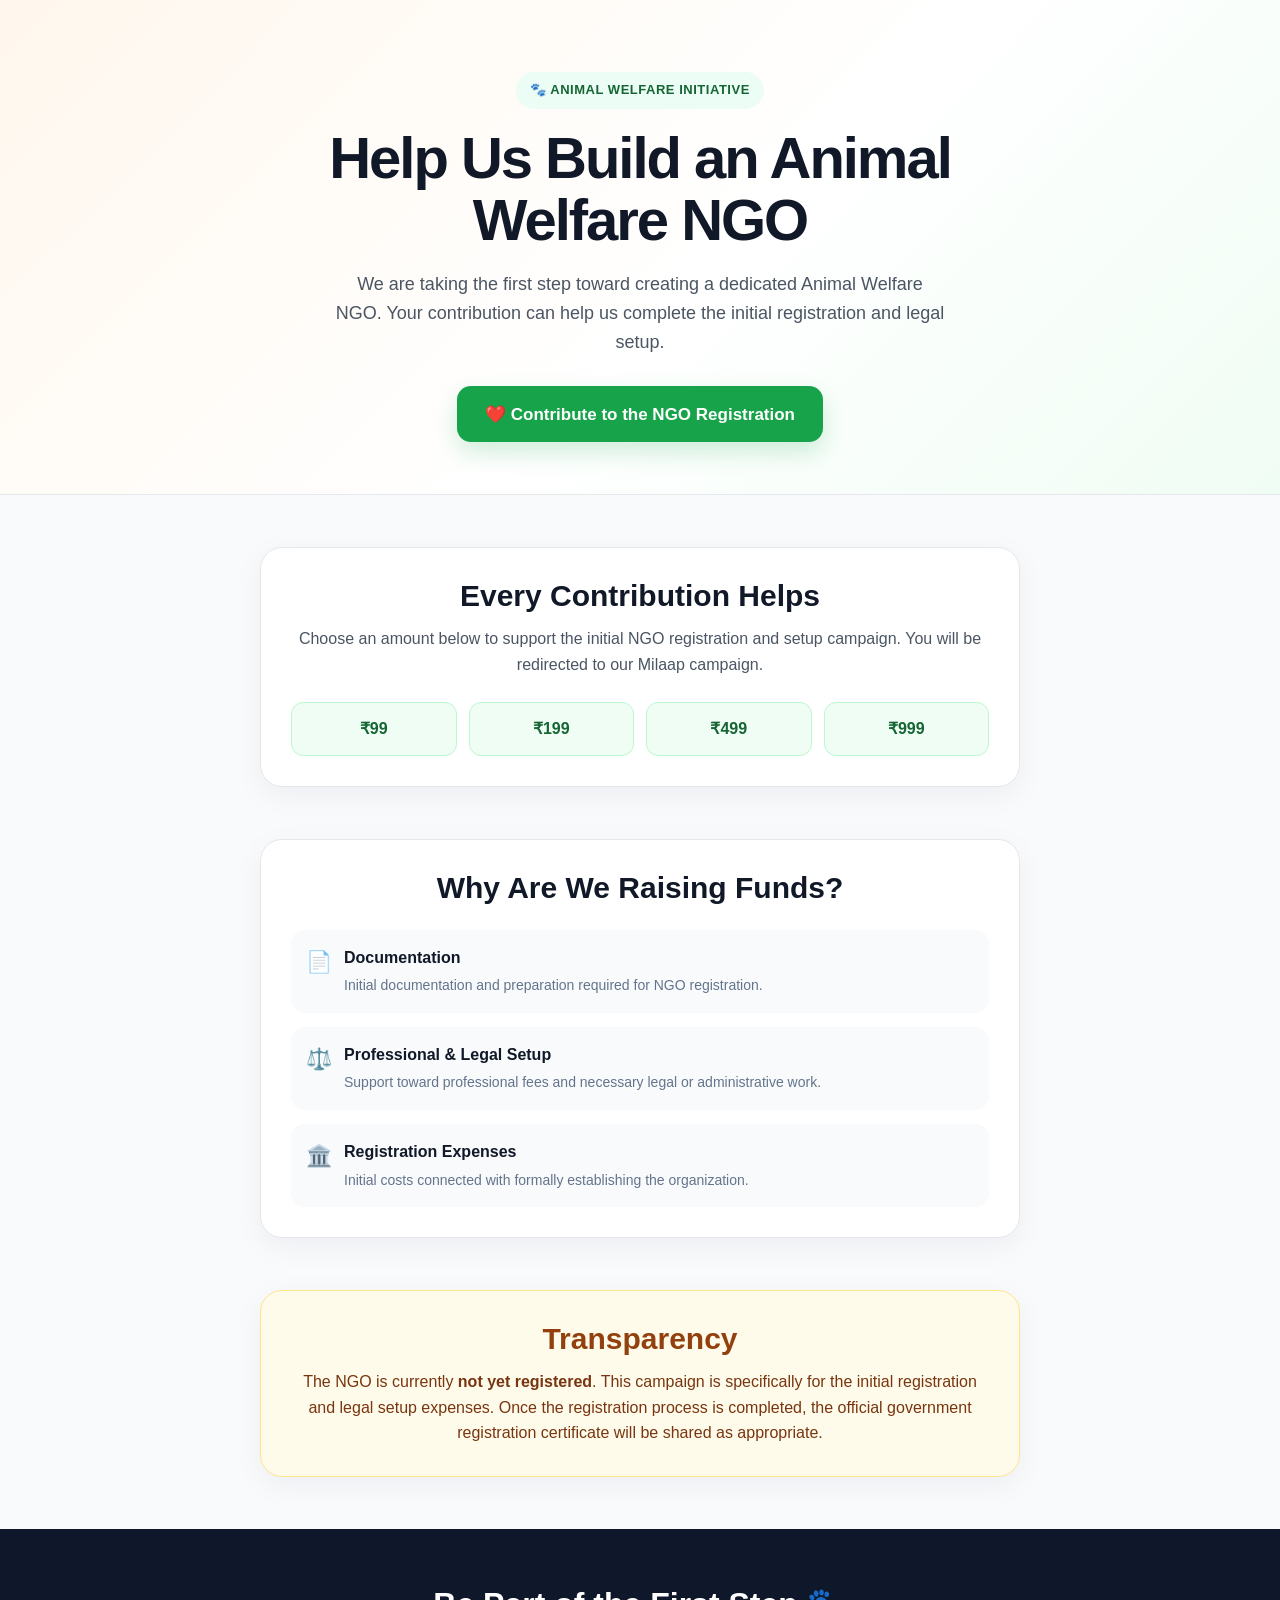
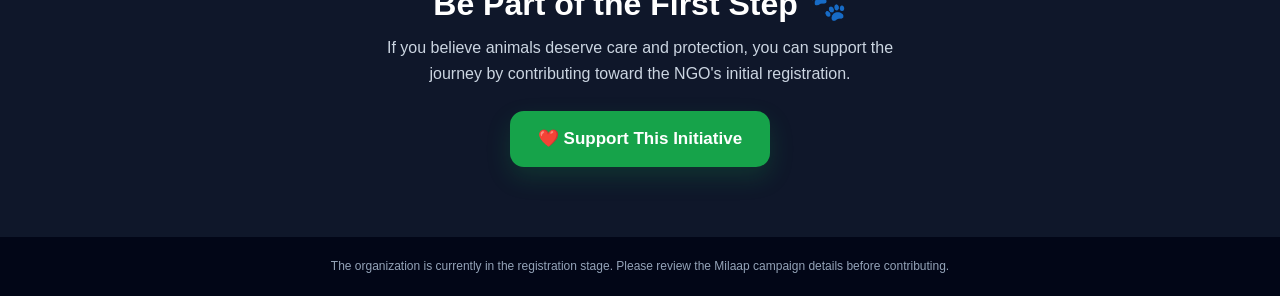
==== commit cccaf111: "updated index.html" ====
--- a/index.html
+++ b/index.html
@@ -3,33 +3,13 @@
 <head>
   <meta charset="UTF-8">
   <meta name="viewport" content="width=device-width, initial-scale=1.0">
-  <meta name="description" content="Go Palak is a commercial cow-care platform offering defined care services for Go Palak-owned cows with regular animal updates.">
-  <meta name="theme-color" content="#2f6b3f">
-  <title>Go Palak — Choose a Cow. Book Her Care.</title>
+  <meta name="description" content="Support our initiative to establish an Animal Welfare NGO and help us complete the initial registration and legal setup.">
+  <meta name="theme-color" content="#0f172a">
+  <title>Help Us Build an Animal Welfare NGO</title>
 
   <style>
-    :root {
-      --green-900: #173b25;
-      --green-800: #215a32;
-      --green-700: #2f6b3f;
-      --green-600: #3f8050;
-      --green-100: #eaf4ec;
-      --cream: #fbfaf5;
-      --cream-2: #f4f0e5;
-      --gold: #d9a441;
-      --text: #1d281f;
-      --muted: #647067;
-      --white: #ffffff;
-      --border: #e3e8e3;
-      --shadow: 0 14px 40px rgba(25, 54, 34, 0.09);
-      --radius: 20px;
-      --max: 1160px;
-    }
-
     * {
       box-sizing: border-box;
-      margin: 0;
-      padding: 0;
     }
 
     html {
@@ -37,1761 +17,356 @@
     }
 
     body {
-      font-family: Inter, ui-sans-serif, system-ui, -apple-system, BlinkMacSystemFont, "Segoe UI", sans-serif;
-      background: var(--cream);
-      color: var(--text);
+      margin: 0;
+      font-family: Inter, -apple-system, BlinkMacSystemFont, "Segoe UI", Roboto, Arial, sans-serif;
+      background: #f8fafc;
+      color: #172033;
       line-height: 1.6;
-      overflow-x: hidden;
-    }
-
-    a {
-      color: inherit;
-      text-decoration: none;
-    }
-
-    img {
-      max-width: 100%;
-      display: block;
-    }
-
-    button {
-      font: inherit;
+    }
+
+    .page {
+      min-height: 100vh;
+    }
+
+    .hero {
+      padding: 72px 20px 52px;
+      background: linear-gradient(135deg, #fff7ed 0%, #ffffff 55%, #f0fdf4 100%);
+      text-align: center;
+      border-bottom: 1px solid #e5e7eb;
     }
 
     .container {
-      width: min(var(--max), calc(100% - 40px));
+      width: min(100%, 760px);
       margin: 0 auto;
     }
 
-    /* Header */
-    header {
-      position: sticky;
-      top: 0;
-      z-index: 1000;
-      background: rgba(251, 250, 245, 0.94);
-      backdrop-filter: blur(14px);
-      border-bottom: 1px solid rgba(227, 232, 227, 0.85);
-    }
-
-    .nav {
-      min-height: 76px;
-      display: flex;
-      align-items: center;
-      justify-content: space-between;
-      gap: 24px;
-    }
-
-    .brand {
-      display: inline-flex;
-      align-items: center;
-      gap: 10px;
+    .badge {
+      display: inline-block;
+      padding: 8px 14px;
+      margin-bottom: 18px;
+      border-radius: 999px;
+      background: #ecfdf5;
+      color: #166534;
+      font-size: 13px;
       font-weight: 800;
-      font-size: 1.35rem;
-      color: var(--green-900);
-      letter-spacing: -0.04em;
-    }
-
-    .brand-mark {
-      width: 40px;
-      height: 40px;
-      display: grid;
-      place-items: center;
-      border-radius: 12px;
-      background: var(--green-700);
-      color: white;
-      font-size: 1.35rem;
-      box-shadow: 0 7px 18px rgba(47, 107, 63, 0.2);
-    }
-
-    .nav-links {
-      display: flex;
-      align-items: center;
-      gap: 28px;
-      color: #536057;
-      font-size: 0.94rem;
-      font-weight: 600;
-    }
-
-    .nav-links a:hover {
-      color: var(--green-700);
-    }
-
-    .nav-cta {
-      padding: 11px 17px;
-      border-radius: 999px;
-      background: var(--green-700);
-      color: white !important;
-    }
-
-    .menu-btn {
-      display: none;
-      border: 0;
-      background: transparent;
-      color: var(--green-900);
-      font-size: 1.6rem;
-      cursor: pointer;
-    }
-
-    /* Hero */
-    .hero {
-      overflow: hidden;
-      position: relative;
-      padding: 82px 0 88px;
-      background:
-        radial-gradient(circle at 85% 15%, rgba(217, 164, 65, 0.15), transparent 28%),
-        radial-gradient(circle at 10% 90%, rgba(63, 128, 80, 0.10), transparent 28%),
-        var(--cream);
-    }
-
-    .hero-grid {
-      display: grid;
-      grid-template-columns: 1.02fr 0.98fr;
-      align-items: center;
-      gap: 64px;
-    }
-
-    .eyebrow {
-      display: inline-flex;
-      align-items: center;
-      gap: 8px;
-      padding: 7px 12px;
-      border-radius: 999px;
-      background: var(--green-100);
-      color: var(--green-800);
-      font-size: 0.8rem;
-      font-weight: 800;
-      letter-spacing: 0.04em;
+      letter-spacing: .04em;
       text-transform: uppercase;
-      margin-bottom: 20px;
-    }
-
-    .eyebrow-dot {
-      width: 7px;
-      height: 7px;
-      border-radius: 50%;
-      background: var(--gold);
     }
 
     h1 {
-      font-size: clamp(3rem, 6vw, 5.25rem);
-      line-height: 0.98;
-      letter-spacing: -0.065em;
-      color: var(--green-900);
-      max-width: 700px;
-    }
-
-    .hero h1 span {
-      color: var(--green-700);
-    }
-
-    .hero-copy {
-      margin-top: 24px;
+      max-width: 680px;
+      margin: 0 auto 18px;
+      font-size: clamp(36px, 7vw, 58px);
+      line-height: 1.08;
+      letter-spacing: -0.035em;
+      color: #111827;
+    }
+
+    .hero-text {
       max-width: 610px;
-      color: var(--muted);
-      font-size: 1.1rem;
-    }
-
-    .hero-actions {
-      margin-top: 32px;
-      display: flex;
-      flex-wrap: wrap;
-      gap: 12px;
-    }
-
-    .btn {
+      margin: 0 auto 30px;
+      color: #4b5563;
+      font-size: 18px;
+    }
+
+    .primary-btn {
       display: inline-flex;
       align-items: center;
       justify-content: center;
-      min-height: 50px;
-      padding: 0 21px;
-      border-radius: 12px;
-      border: 1px solid transparent;
+      min-height: 56px;
+      padding: 0 28px;
+      border-radius: 14px;
+      background: #16a34a;
+      color: #ffffff;
+      text-decoration: none;
+      font-size: 17px;
       font-weight: 800;
-      cursor: pointer;
-      transition: 0.2s ease;
-    }
-
-    .btn-primary {
-      background: var(--green-700);
-      color: white;
-      box-shadow: 0 10px 22px rgba(47, 107, 63, 0.18);
-    }
-
-    .btn-primary:hover {
-      background: var(--green-800);
-      transform: translateY(-1px);
-    }
-
-    .btn-secondary {
-      background: white;
-      color: var(--green-800);
-      border-color: var(--border);
-    }
-
-    .btn-secondary:hover {
-      border-color: #bfd0c1;
-      background: #f7faf7;
-    }
-
-    .hero-note {
-      margin-top: 20px;
-      color: #78827b;
-      font-size: 0.84rem;
-    }
-
-    .hero-visual {
-      position: relative;
-    }
-
-    .cow-card {
-      min-height: 0;
-      border-radius: 32px;
-      overflow: hidden;
-      position: relative;
-      background:
-        linear-gradient(180deg, rgba(28, 56, 36, 0.02), rgba(28, 56, 36, 0.2)),
-        linear-gradient(135deg, #dcebd9, #f1e8ce);
-      box-shadow: var(--shadow);
-      border: 1px solid rgba(255,255,255,0.7);
-      padding: 0;
-    }
-
-    .hero-carousel {
-      position: relative;
-      height: clamp(520px, 50vw, 640px);
-    }
-
-    .hero-slide {
-      position: absolute;
-      inset: 0;
-      display: flex;
-      flex-direction: column;
-      min-width: 0;
-      opacity: 0;
-      transition: opacity 0.45s ease;
-      pointer-events: none;
-    }
-
-    .hero-slide.active {
-      opacity: 1;
-    }
-
-    .cow-illustration {
-      position: relative;
-      width: 100%;
-      height: clamp(390px, 40vw, 510px);
-      flex: 0 0 clamp(390px, 40vw, 510px);
-      object-fit: cover;
-      object-position: center;
-      filter: brightness(0.93);
-      transform: none;
-    }
-
-    .carousel-controls {
-      position: absolute;
-      right: 28px;
-      top: 28px;
-      z-index: 2;
+      box-shadow: 0 10px 24px rgba(22, 163, 74, .20);
+      transition: transform .18s ease, box-shadow .18s ease;
+    }
+
+    .primary-btn:hover {
+      transform: translateY(-2px);
+      box-shadow: 0 14px 28px rgba(22, 163, 74, .26);
+    }
+
+    .section {
+      padding: 52px 20px;
+    }
+
+    .section-card {
+      background: #ffffff;
+      border: 1px solid #e5e7eb;
+      border-radius: 22px;
+      padding: 30px;
+      box-shadow: 0 8px 30px rgba(15, 23, 42, .05);
+    }
+
+    .section h2 {
+      margin: 0 0 12px;
+      text-align: center;
+      color: #111827;
+      font-size: 30px;
+      line-height: 1.2;
+    }
+
+    .section p {
+      margin: 0;
+      color: #4b5563;
+    }
+
+    .center-text {
+      text-align: center;
+    }
+
+    .amount-grid {
+      display: grid;
+      grid-template-columns: repeat(4, 1fr);
+      gap: 12px;
+      margin-top: 24px;
+    }
+
+    .amount-btn {
       display: flex;
       align-items: center;
-      gap: 6px;
-    }
-
-    .carousel-arrow,
-    .carousel-dot {
-      border: 1px solid rgba(255,255,255,0.55);
-      background: rgba(23,59,37,0.42);
-      color: white;
-      cursor: pointer;
-    }
-
-    .carousel-arrow {
-      width: 32px;
-      height: 32px;
+      justify-content: center;
+      min-height: 54px;
+      padding: 12px 10px;
+      border: 1px solid #bbf7d0;
+      border-radius: 12px;
+      background: #f0fdf4;
+      color: #166534;
+      text-decoration: none;
+      font-weight: 800;
+      transition: all .18s ease;
+    }
+
+    .amount-btn:hover {
+      background: #dcfce7;
+      transform: translateY(-1px);
+    }
+
+    .why-list {
       display: grid;
-      place-items: center;
-      border-radius: 50%;
-      font-size: 1.1rem;
-      line-height: 1;
-    }
-
-    .carousel-dots {
+      gap: 14px;
+      margin: 24px 0 0;
+    }
+
+    .why-item {
       display: flex;
-      gap: 5px;
-      margin: 0 3px;
-    }
-
-    .carousel-dot {
-      width: 7px;
-      height: 7px;
-      padding: 0;
-      border-radius: 50%;
-      opacity: 0.65;
-    }
-
-    .carousel-dot.active {
-      background: white;
-      opacity: 1;
-    }
-
-    .cow-card-info {
-      position: relative;
-      width: 100%;
-      flex: 1;
-      padding: 14px 16px;
-      border-radius: 0;
-      background: rgba(255,255,255,0.9);
-      border-top: 1px solid rgba(23,59,37,0.12);
-    }
-
-    .mini-label {
-      font-size: 0.73rem;
-      color: var(--muted);
-      text-transform: uppercase;
-      letter-spacing: 0.08em;
-      font-weight: 800;
-    }
-
-    .cow-card-info h3 {
-      margin-top: 3px;
-      font-size: 1.1rem;
-      color: var(--green-900);
-    }
-
-    .cow-meta {
-      margin-top: 6px;
-      color: var(--muted);
-      font-size: 0.88rem;
-    }
-
-    .status {
-      display: inline-flex;
-      align-items: center;
-      gap: 7px;
-      margin-top: 8px;
-      padding: 4px 8px;
-      border-radius: 999px;
-      background: rgba(237,247,239,0.8);
-      color: var(--green-800);
-      font-size: 0.76rem;
-      font-weight: 800;
-    }
-
-    .status::before {
-      content: "";
-      width: 7px;
-      height: 7px;
-      border-radius: 50%;
-      background: #58a967;
-    }
-
-    /* Generic sections */
-    section {
-      padding: 88px 0;
-    }
-
-    .section-head {
-      max-width: 700px;
-      margin-bottom: 42px;
-    }
-
-    .section-kicker {
-      color: var(--green-700);
-      font-weight: 800;
-      font-size: 0.78rem;
-      letter-spacing: 0.1em;
-      text-transform: uppercase;
-      margin-bottom: 9px;
-    }
-
-    .section-title {
-      color: var(--green-900);
-      font-size: clamp(2rem, 4vw, 3.2rem);
-      line-height: 1.05;
-      letter-spacing: -0.045em;
-    }
-
-    .section-description {
-      margin-top: 14px;
-      color: var(--muted);
-      font-size: 1rem;
-    }
-
-    /* How it works */
-    .how {
-      background: white;
-    }
-
-    .steps {
-      display: grid;
-      grid-template-columns: repeat(4, 1fr);
-      gap: 18px;
-    }
-
-    .step {
-      padding: 25px;
-      border: 1px solid var(--border);
-      border-radius: var(--radius);
-      background: #fff;
-    }
-
-    .step-number {
-      width: 38px;
-      height: 38px;
-      display: grid;
-      place-items: center;
-      border-radius: 11px;
-      background: var(--green-100);
-      color: var(--green-800);
-      font-weight: 900;
-      margin-bottom: 18px;
-    }
-
-    .step h3 {
-      font-size: 1.06rem;
-      color: var(--green-900);
-      margin-bottom: 7px;
-    }
-
-    .step p {
-      color: var(--muted);
-      font-size: 0.9rem;
-    }
-
-    /* Products */
-    .products {
-      background: var(--cream);
-    }
-
-    .product-grid {
-      display: grid;
-      grid-template-columns: repeat(4, 1fr);
-      gap: 17px;
-    }
-
-    .product-card {
-      background: white;
-      border: 1px solid var(--border);
-      border-radius: var(--radius);
-      padding: 25px;
-      display: flex;
-      flex-direction: column;
-      min-height: 310px;
-      transition: 0.2s ease;
-    }
-
-    .product-card:hover {
-      transform: translateY(-4px);
-      box-shadow: var(--shadow);
-    }
-
-    .product-icon {
-      font-size: 1.8rem;
-      margin-bottom: 17px;
-    }
-
-    .product-card h3 {
-      color: var(--green-900);
-      font-size: 1.18rem;
-    }
-
-    .product-price {
-      margin-top: 8px;
-      font-size: 1.65rem;
-      font-weight: 900;
-      color: var(--green-700);
-    }
-
-    .product-duration {
-      color: #78827b;
-      font-size: 0.8rem;
-      font-weight: 700;
-    }
-
-    .product-card p {
-      margin-top: 14px;
-      color: var(--muted);
-      font-size: 0.88rem;
-    }
-
-    .product-btn {
-      margin-top: auto;
-      padding-top: 20px;
-    }
-
-    /* Animals */
-    .animals {
-      background: white;
-    }
-
-    .animal-grid {
-      display: grid;
-      grid-template-columns: repeat(3, 1fr);
-      gap: 20px;
-    }
-
-    .animal-card {
-      overflow: hidden;
-      background: white;
-      border: 1px solid var(--border);
-      border-radius: 22px;
-      transition: 0.2s ease;
-    }
-
-    .animal-card:hover {
-      transform: translateY(-3px);
-      box-shadow: var(--shadow);
-    }
-
-    .animal-photo {
-      height: 210px;
-      overflow: hidden;
-      background: linear-gradient(135deg, #e0eddc, #efe4c8);
-    }
-
-    .animal-photo img {
-      width: 100%;
-      height: 100%;
-      object-fit: cover;
-      object-position: center;
-    }
-
-    .animal-content {
-      padding: 21px;
-    }
-
-    .animal-top {
-      display: flex;
-      align-items: start;
-      justify-content: space-between;
       gap: 12px;
-    }
-
-    .animal-content h3 {
-      color: var(--green-900);
-      font-size: 1.25rem;
-    }
-
-    .animal-id {
-      color: var(--muted);
-      font-size: 0.78rem;
-      margin-top: 2px;
-    }
-
-    .animal-status {
-      padding: 5px 8px;
-      border-radius: 999px;
-      background: #f1f6f1;
-      color: var(--green-800);
-      font-size: 0.68rem;
-      font-weight: 800;
-      white-space: nowrap;
-    }
-
-    .animal-details {
-      display: grid;
-      grid-template-columns: 1fr 1fr;
-      gap: 10px;
-      margin-top: 18px;
-    }
-
-    .detail {
-      padding: 10px;
-      border-radius: 11px;
-      background: #f7f8f5;
-    }
-
-    .detail span {
+      align-items: flex-start;
+      padding: 15px;
+      border-radius: 14px;
+      background: #f8fafc;
+    }
+
+    .why-icon {
+      flex: 0 0 auto;
+      font-size: 21px;
+    }
+
+    .why-item strong {
       display: block;
-      color: #7a847d;
-      font-size: 0.68rem;
-      text-transform: uppercase;
-      font-weight: 800;
-      letter-spacing: 0.06em;
-    }
-
-    .detail strong {
-      display: block;
-      margin-top: 2px;
-      font-size: 0.82rem;
-      color: var(--text);
-    }
-
-    .animal-btn {
-      width: 100%;
-      margin-top: 16px;
-    }
-
-    /* Transparency */
+      margin-bottom: 2px;
+      color: #111827;
+    }
+
+    .why-item span {
+      color: #64748b;
+      font-size: 14px;
+    }
+
     .transparency {
-      background: var(--green-900);
-      color: white;
-    }
-
-    .transparency .section-kicker {
-      color: #e3bd61;
-    }
-
-    .transparency .section-title {
-      color: white;
-    }
-
-    .transparency .section-description {
-      color: #c9d5cb;
-    }
-
-    .transparency-grid {
-      display: grid;
-      grid-template-columns: 1fr 1fr;
-      gap: 50px;
-      align-items: center;
-    }
-
-    .money-card {
-      background: rgba(255,255,255,0.07);
-      border: 1px solid rgba(255,255,255,0.13);
-      border-radius: 24px;
-      padding: 28px;
-    }
-
-    .money-head {
-      display: flex;
-      align-items: center;
-      justify-content: space-between;
-      gap: 20px;
-      padding-bottom: 20px;
-      border-bottom: 1px solid rgba(255,255,255,0.12);
-    }
-
-    .money-head span {
-      color: #cbd6cd;
-      font-size: 0.9rem;
-    }
-
-    .money-head strong {
-      font-size: 1.5rem;
-    }
-
-    .allocation {
-      margin-top: 22px;
-      display: grid;
-      gap: 15px;
-    }
-
-    .allocation-row {
-      display: grid;
-      grid-template-columns: 1fr auto;
-      gap: 15px;
-    }
-
-    .allocation-label {
-      color: #d6dfd8;
-      font-size: 0.9rem;
-    }
-
-    .allocation-value {
-      font-weight: 800;
-    }
-
-    .bar {
-      grid-column: 1 / -1;
-      height: 8px;
-      border-radius: 999px;
-      background: rgba(255,255,255,0.1);
-      overflow: hidden;
-    }
-
-    .bar-fill {
-      height: 100%;
-      background: #d8b158;
-      border-radius: inherit;
-    }
-
-    .transparency-points {
-      display: grid;
-      gap: 18px;
-    }
-
-    .point {
-      display: flex;
-      gap: 14px;
-    }
-
-    .point-icon {
-      flex: 0 0 34px;
-      height: 34px;
-      display: grid;
-      place-items: center;
-      border-radius: 10px;
-      background: rgba(255,255,255,0.1);
-    }
-
-    .point h3 {
-      font-size: 1rem;
-      margin-bottom: 3px;
-    }
-
-    .point p {
-      color: #c1cdc4;
-      font-size: 0.86rem;
-    }
-
-    /* Trust */
-    .trust {
-      background: var(--cream-2);
-    }
-
-    .trust-grid {
-      display: grid;
-      grid-template-columns: repeat(3, 1fr);
-      gap: 18px;
-    }
-
-    .trust-card {
-      background: white;
-      border-radius: var(--radius);
-      padding: 27px;
-      border: 1px solid var(--border);
-    }
-
-    .trust-card .icon {
-      font-size: 1.7rem;
-      margin-bottom: 13px;
-    }
-
-    .trust-card h3 {
-      color: var(--green-900);
-      font-size: 1.05rem;
-      margin-bottom: 6px;
-    }
-
-    .trust-card p {
-      color: var(--muted);
-      font-size: 0.87rem;
-    }
-
-    /* Disclaimer */
-    .disclaimer {
-      padding: 54px 0;
-      background: white;
-    }
-
-    .disclaimer-box {
-      border: 1px solid #d9dfd9;
-      background: #f8faf7;
-      border-radius: 18px;
-      padding: 25px;
-    }
-
-    .disclaimer-box h3 {
-      color: var(--green-900);
-      margin-bottom: 9px;
-      font-size: 1rem;
-    }
-
-    .disclaimer-box p {
-      color: #68736b;
-      font-size: 0.84rem;
-    }
-
-    /* CTA */
-    .cta {
-      padding: 90px 0;
-      background:
-        radial-gradient(circle at 15% 20%, rgba(217,164,65,0.14), transparent 28%),
-        var(--green-800);
-      color: white;
-      text-align: center;
-    }
-
-    .cta h2 {
-      font-size: clamp(2.2rem, 5vw, 3.8rem);
-      line-height: 1;
-      letter-spacing: -0.05em;
-    }
-
-    .cta p {
-      max-width: 610px;
-      margin: 16px auto 0;
-      color: #d2ddd4;
-    }
-
-    .cta .btn {
-      margin-top: 28px;
-      background: white;
-      color: var(--green-800);
-    }
-
-    /* Footer */
-    footer {
-      background: #10291a;
-      color: #b9c7bc;
-      padding: 45px 0 25px;
-    }
-
-    .footer-grid {
-      display: grid;
-      grid-template-columns: 1.5fr 1fr 1fr;
-      gap: 40px;
-      padding-bottom: 35px;
-    }
-
-    .footer-brand {
-      color: white;
-    }
-
-    .footer-description {
-      margin-top: 12px;
-      max-width: 420px;
-      font-size: 0.84rem;
-      color: #9eafa2;
-    }
-
-    .footer-col h4 {
-      color: white;
-      margin-bottom: 12px;
-      font-size: 0.88rem;
-    }
-
-    .footer-col a {
-      display: block;
-      font-size: 0.82rem;
-      margin: 8px 0;
-      color: #aebdb2;
-    }
-
-    .footer-col a:hover {
-      color: white;
-    }
-
-    .footer-bottom {
-      border-top: 1px solid rgba(255,255,255,0.1);
-      padding-top: 20px;
-      display: flex;
-      justify-content: space-between;
-      gap: 20px;
-      font-size: 0.75rem;
-      color: #899b8d;
-    }
-
-    /* Mobile */
-    @media (max-width: 980px) {
-      .hero-grid,
-      .transparency-grid {
+      background: #fffbeb;
+      border: 1px solid #fde68a;
+    }
+
+    .transparency h2 {
+      color: #92400e;
+    }
+
+    .transparency p {
+      color: #78350f;
+    }
+
+    .bottom-cta {
+      padding: 56px 20px 70px;
+      text-align: center;
+      background: #0f172a;
+      color: #ffffff;
+    }
+
+    .bottom-cta h2 {
+      max-width: 600px;
+      margin: 0 auto 12px;
+      font-size: 32px;
+      line-height: 1.2;
+    }
+
+    .bottom-cta p {
+      max-width: 560px;
+      margin: 0 auto 24px;
+      color: #cbd5e1;
+    }
+
+    .footer {
+      padding: 20px;
+      background: #020617;
+      color: #94a3b8;
+      text-align: center;
+      font-size: 12px;
+    }
+
+    @media (max-width: 620px) {
+      .hero {
+        padding: 54px 16px 42px;
+      }
+
+      .section {
+        padding: 34px 16px;
+      }
+
+      .section-card {
+        padding: 22px 18px;
+        border-radius: 18px;
+      }
+
+      .hero-text {
+        font-size: 16px;
+      }
+
+      .primary-btn {
+        width: 100%;
+        max-width: 420px;
+      }
+
+      .amount-grid {
+        grid-template-columns: repeat(2, 1fr);
+      }
+
+      .bottom-cta {
+        padding: 46px 16px 56px;
+      }
+    }
+
+    @media (max-width: 380px) {
+      .amount-grid {
         grid-template-columns: 1fr;
       }
-
-      .hero {
-        padding-top: 62px;
-      }
-
-      .hero-visual {
-        max-width: 650px;
-        width: 100%;
-        margin: 0 auto;
-      }
-
-      .steps,
-      .product-grid {
-        grid-template-columns: repeat(2, 1fr);
-      }
-
-      .animal-grid,
-      .trust-grid {
-        grid-template-columns: 1fr 1fr;
-      }
-    }
-
-    @media (max-width: 720px) {
-      .container {
-        width: min(var(--max), calc(100% - 28px));
-      }
-
-      .nav {
-        min-height: 68px;
-      }
-
-      .menu-btn {
-        display: block;
-      }
-
-      .nav-links {
-        position: absolute;
-        left: 14px;
-        right: 14px;
-        top: 68px;
-        display: none;
-        flex-direction: column;
-        align-items: stretch;
-        gap: 0;
-        padding: 10px;
-        background: white;
-        border: 1px solid var(--border);
-        border-radius: 16px;
-        box-shadow: var(--shadow);
-      }
-
-      .nav-links.open {
-        display: flex;
-      }
-
-      .nav-links a {
-        padding: 12px;
-      }
-
-      .nav-cta {
-        text-align: center;
-      }
-
-      .hero {
-        padding: 52px 0 65px;
-      }
-
-      h1 {
-        font-size: clamp(2.75rem, 14vw, 4rem);
-      }
-
-      .hero-copy {
-        font-size: 1rem;
-      }
-
-      .cow-card {
-        min-height: 0;
-      }
-
-      .hero-carousel {
-        height: 540px;
-      }
-
-      .cow-illustration {
-        height: 410px;
-        flex-basis: 410px;
-      }
-
-      .carousel-controls {
-        right: 18px;
-        top: 18px;
-      }
-
-      section {
-        padding: 68px 0;
-      }
-
-      .steps,
-      .product-grid,
-      .animal-grid,
-      .trust-grid,
-      .footer-grid {
-        grid-template-columns: 1fr;
-      }
-
-      .transparency-grid {
-        gap: 30px;
-      }
-
-      .footer-bottom {
-        flex-direction: column;
-      }
-    }
-
-    @media (max-width: 480px) {
-      .container {
-        width: min(var(--max), calc(100% - 24px));
-      }
-
-      .hero {
-        padding: 40px 0 52px;
-      }
-
-      h1 {
-        font-size: clamp(2.45rem, 14vw, 3.5rem);
-      }
-
-      .hero-actions {
-        flex-direction: column;
-      }
-
-      .hero-actions .btn {
-        width: 100%;
-      }
-
-      .cow-card {
-        border-radius: 24px;
-      }
-
-      .hero-carousel {
-        height: 500px;
-      }
-
-      .cow-illustration {
-        height: 370px;
-        flex-basis: 370px;
-      }
-
-      .cow-card-info {
-        padding: 12px 14px;
-      }
-
-      .cow-meta {
-        font-size: 0.8rem;
-      }
-
-      .carousel-controls {
-        right: 14px;
-        top: 14px;
-      }
-
-      .carousel-arrow {
-        width: 29px;
-        height: 29px;
-      }
-
-      section {
-        padding: 56px 0;
-      }
-
-      .section-head {
-        margin-bottom: 30px;
-      }
-
-      .money-card,
-      .trust-card,
-      .step,
-      .product-card {
-        padding: 20px;
-      }
-    }
-
-    /* UPI payment flow */
-    .payment-area { margin-top: 18px; padding: 14px; border: 1px dashed var(--border); border-radius: 14px; background: #fcfdfb; }
-    .payment-label { display:block; margin-bottom:8px; font-size:.76rem; font-weight:700; color:var(--muted); text-transform:uppercase; letter-spacing:.06em; }
-    .selected-animal { margin:0 0 10px; padding:9px 11px; border-radius:10px; background:var(--green-100); color:var(--green-900); font-size:.88rem; font-weight:700; }
-    .payment-help { margin-top:8px; font-size:.72rem; color:var(--muted); line-height:1.5; }
-    /* Care progress */
-    .care-progress { margin-top:18px; padding:13px 14px; border-radius:13px; background:#f7faf7; border:1px solid var(--border); }
-    .care-progress-head { display:flex; align-items:center; justify-content:space-between; gap:12px; font-size:.78rem; color:var(--muted); }
-    .care-progress-head strong { color:var(--green-900); font-size:.82rem; }
-    .care-progress-track { height:10px; margin-top:9px; overflow:hidden; border-radius:999px; background:#e5ebe5; }
-    .care-progress-fill { width:0%; height:100%; border-radius:inherit; background:var(--green-700); transition:width .35s ease; }
-    .care-progress-bottom { display:flex; justify-content:space-between; gap:10px; margin-top:7px; font-size:.72rem; color:var(--muted); }
-    .care-progress-bottom strong { color:var(--green-800); }
-
-    .upi-pay-btn { width:100%; border:0; cursor:pointer; }
-    .payment-placeholder { padding:11px 12px; border-radius:10px; background:#f4f6f3; color:var(--muted); font-size:.82rem; line-height:1.45; }
-    .payment-placeholder strong { color:var(--text); }
-    .payment-note { margin:10px 0 0; padding:10px 11px; border-radius:10px; background:#fff8e8; color:#684f00; font-size:.76rem; line-height:1.5; }
-    .payment-breakup-modal { margin-top:14px; padding:13px; border:1px solid #e0e7e0; border-radius:12px; background:#f7faf7; }
-    .payment-breakup-title { font-weight:800; color:var(--green-900); margin-bottom:7px; font-size:.84rem; }
-    .payment-breakup-row { display:flex; justify-content:space-between; gap:12px; padding:4px 0; font-size:.8rem; color:var(--muted); }
-    .payment-breakup-row strong { color:var(--text); }
-    .payment-breakup-total { margin-top:4px; padding-top:8px; border-top:1px solid #dfe6df; font-weight:800; color:var(--green-900); }
-    .payment-breakup-total strong { color:var(--green-800); }
-    .payment-breakup-note { margin-top:8px; font-size:.68rem; line-height:1.45; color:#78827b; }
-    .sr-only { position:absolute; width:1px; height:1px; padding:0; margin:-1px; overflow:hidden; clip:rect(0,0,0,0); white-space:nowrap; border:0; }
-
-    .custom-amount-input { display:flex; align-items:center; border:1px solid var(--border); border-radius:10px; background:#fff; overflow:hidden; margin:8px 0 10px; }
-    .custom-amount-input > span { padding-left:13px; font-weight:800; color:var(--text); }
-    .custom-amount-input input { width:100%; border:0; outline:0; padding:12px 12px 12px 7px; font:inherit; background:transparent; color:var(--text); }
-    .custom-amount-input input:focus { box-shadow:inset 0 0 0 2px rgba(47,107,63,.16); }
-
-    .upi-modal { position:fixed; inset:0; z-index:9999; display:none; align-items:center; justify-content:center; padding:18px; background:rgba(15,24,18,.62); }
-    .upi-modal.open { display:flex; }
-    .upi-dialog { width:min(520px, 100%); max-height:92vh; overflow:auto; background:#fff; border-radius:20px; box-shadow:0 24px 70px rgba(0,0,0,.25); padding:20px; position:relative; }
-    .upi-close { position:absolute; right:12px; top:10px; width:36px; height:36px; border:0; border-radius:50%; background:#f1f3f1; font-size:22px; cursor:pointer; }
-    .upi-dialog h3 { margin:0 42px 6px 0; font-size:1.35rem; }
-    .upi-summary { margin:14px 0; padding:13px; border-radius:12px; background:var(--green-100); color:var(--green-900); }
-    .upi-summary-row { display:flex; justify-content:space-between; gap:12px; padding:3px 0; font-size:.88rem; }
-    .upi-qr-wrap { text-align:center; padding:10px; border:1px solid #e4e8e4; border-radius:14px; background:#fff; }
-    .upi-qr { width:min(310px, 80vw); height:auto; display:block; margin:0 auto; }
-    .upi-vpa { margin:9px 0 0; font-weight:800; word-break:break-all; }
-    .upi-actions { display:grid; gap:9px; margin-top:14px; }
-    .upi-action-btn { width:100%; }
-    .upi-secondary { background:#f3f5f2; color:var(--text); border:1px solid var(--border); }
-    .utr-section { margin-top:18px; padding-top:18px; border-top:1px solid #e5e9e5; }
-    .utr-section h4 { margin:0 0 5px; }
-    .utr-section p { margin:0 0 12px; color:var(--muted); font-size:.8rem; line-height:1.5; }
-    .utr-grid { display:grid; gap:9px; }
-    .utr-grid input { width:100%; box-sizing:border-box; padding:11px 12px; border:1px solid #d7ddd7; border-radius:10px; font:inherit; }
-    .utr-success { display:none; margin-top:12px; padding:16px; border-radius:14px; background:#edf8ef; color:#245c2d; font-size:.8rem; line-height:1.5; text-align:center; border:1px solid #cfe8d3; }
-    .payment-success-icon { width:56px; height:56px; margin:0 auto 10px; border-radius:50%; display:flex; align-items:center; justify-content:center; background:#2f8f46; color:#fff; font-size:32px; font-weight:900; box-shadow:0 8px 20px rgba(47,143,70,.2); }
-    .payment-success-title { font-size:1.05rem; font-weight:900; color:#245c2d; }
-    .payment-success-text { margin-top:5px; color:#3f5d45; }
-    .payment-success-summary { margin-top:13px; padding:10px 12px; border-radius:11px; background:#fff; border:1px solid #dcebdd; text-align:left; }
-    .payment-success-summary div { display:flex; justify-content:space-between; gap:12px; padding:4px 0; }
-    .payment-success-summary span { color:#6d796f; }
-    .payment-success-summary strong { color:#244a2b; text-align:right; }
-    .payment-success-note { margin-top:11px; padding:9px 10px; border-radius:9px; background:#fff8e8; color:#684f00; text-align:left; }
+    }
   </style>
 </head>
 
 <body>
-
-  <!-- HEADER -->
-  <header>
-    <div class="container nav">
-      <a href="#top" class="brand" aria-label="Go Palak home">
-        <span class="brand-mark">🐄</span>
-        <span>Go Palak</span>
-      </a>
-
-      <button class="menu-btn" id="menuBtn" aria-label="Open menu" aria-expanded="false">
-        ☰
-      </button>
-
-      <nav class="nav-links" id="navLinks">
-        <a href="#how-it-works">How It Works</a>
-        <a href="#care-options">Care Options</a>
-        <a href="#animals">Animals</a>
-        <a href="#transparency">Transparency</a>
-        <a href="#animals" class="nav-cta">Choose a Cow</a>
-      </nav>
-    </div>
-  </header>
-
-  <main id="top">
-
-    <!-- HERO -->
-    <section class="hero">
-      <div class="container hero-grid">
-        <div>
-          <div class="eyebrow">
-            <span class="eyebrow-dot"></span>
-            Commercial Cow-Care Platform
+  <div class="page">
+
+    <!-- Hero -->
+    <header class="hero">
+      <div class="container">
+        <div class="badge">🐾 Animal Welfare Initiative</div>
+
+        <h1>Help Us Build an Animal Welfare NGO</h1>
+
+        <p class="hero-text">
+          We are taking the first step toward creating a dedicated Animal Welfare NGO.
+          Your contribution can help us complete the initial registration and legal setup.
+        </p>
+
+        <a class="primary-btn" href="http://m-lp.co/nitinkum-53?utm_medium=campaign_page_share&utm_source=copy" target="_blank" rel="noopener noreferrer">
+          ❤️ Contribute to the NGO Registration
+        </a>
+      </div>
+    </header>
+
+    <!-- Contribution -->
+    <section class="section">
+      <div class="container section-card">
+        <h2>Every Contribution Helps</h2>
+
+        <p class="center-text">
+          Choose an amount below to support the initial NGO registration and setup campaign.
+          You will be redirected to our Milaap campaign.
+        </p>
+
+        <div class="amount-grid">
+          <a class="amount-btn" href="http://m-lp.co/nitinkum-53?utm_medium=campaign_page_share&utm_source=copy" target="_blank" rel="noopener noreferrer">₹99</a>
+          <a class="amount-btn" href="http://m-lp.co/nitinkum-53?utm_medium=campaign_page_share&utm_source=copy" target="_blank" rel="noopener noreferrer">₹199</a>
+          <a class="amount-btn" href="http://m-lp.co/nitinkum-53?utm_medium=campaign_page_share&utm_source=copy" target="_blank" rel="noopener noreferrer">₹499</a>
+          <a class="amount-btn" href="http://m-lp.co/nitinkum-53?utm_medium=campaign_page_share&utm_source=copy" target="_blank" rel="noopener noreferrer">₹999</a>
+        </div>
+      </div>
+    </section>
+
+    <!-- Why -->
+    <section class="section" style="padding-top: 0;">
+      <div class="container section-card">
+        <h2>Why Are We Raising Funds?</h2>
+
+        <div class="why-list">
+          <div class="why-item">
+            <div class="why-icon">📄</div>
+            <div>
+              <strong>Documentation</strong>
+              <span>Initial documentation and preparation required for NGO registration.</span>
+            </div>
           </div>
 
-          <h1>
-            Choose a Cow.<br>
-            <span>Book Her Care.</span>
-          </h1>
-
-          <p class="hero-copy">
-            Choose a real Go Palak-owned cow and book a defined care service through Go Palak.
-            Select a care plan, make the payment, and receive updates according to the selected plan.
-          </p>
-
-          <div class="hero-actions">
-            <a href="#animals" class="btn btn-primary">🐄 Choose a Cow</a>
-            <a href="#care-options" class="btn btn-secondary">Explore Care Options</a>
+          <div class="why-item">
+            <div class="why-icon">⚖️</div>
+            <div>
+              <strong>Professional & Legal Setup</strong>
+              <span>Support toward professional fees and necessary legal or administrative work.</span>
+            </div>
           </div>
 
-          <p class="hero-note">
-            No ownership transfer. No financial return. No guaranteed milk entitlement.
-          </p>
-        </div>
-
-        <div class="hero-visual">
-          <div class="cow-card">
-            <div class="hero-carousel" id="heroCarousel">
-              <article class="hero-slide active">
-                <img class="cow-illustration" src="media/gp001.jpg" alt="Gauri, Go Palak animal GP001">
-                <div class="cow-card-info">
-                  <div class="mini-label">Featured Animal</div>
-                  <h3>Gauri · GP001</h3>
-                  <p class="cow-meta">Non-milking · Madhya Pradesh · Care Partner: Ravi</p>
-                  <span class="status">Available for Care</span>
-                </div>
-              </article>
-
-              <article class="hero-slide">
-                <img class="cow-illustration" src="media/gp002.jpg" alt="Kamdhenu, Go Palak animal GP002">
-                <div class="cow-card-info">
-                  <div class="mini-label">Available Animal</div>
-                  <h3>Kamdhenu · GP002</h3>
-                  <p class="cow-meta">Non-milking · Madhya Pradesh · Care Partner: Suresh</p>
-                  <span class="status">Available for Care</span>
-                </div>
-              </article>
-
-              <article class="hero-slide">
-                <img class="cow-illustration" src="media/gp001.jpg" alt="Radha, Go Palak animal GP003">
-                <div class="cow-card-info">
-                  <div class="mini-label">Available Animal</div>
-                  <h3>Radha · GP003</h3>
-                  <p class="cow-meta">Non-milking · Madhya Pradesh · Care Partner: Mahesh</p>
-                  <span class="status">Available for Care</span>
-                </div>
-              </article>
-            </div>
-
-            <div class="carousel-controls" aria-label="Available animal images">
-              <button class="carousel-arrow" id="previousAnimal" type="button" aria-label="Previous animal">‹</button>
-              <div class="carousel-dots">
-                <button class="carousel-dot active" type="button" aria-label="Show Gauri"></button>
-                <button class="carousel-dot" type="button" aria-label="Show Kamdhenu"></button>
-                <button class="carousel-dot" type="button" aria-label="Show Radha"></button>
-              </div>
-              <button class="carousel-arrow" id="nextAnimal" type="button" aria-label="Next animal">›</button>
+          <div class="why-item">
+            <div class="why-icon">🏛️</div>
+            <div>
+              <strong>Registration Expenses</strong>
+              <span>Initial costs connected with formally establishing the organization.</span>
             </div>
           </div>
         </div>
       </div>
     </section>
 
-    <!-- HOW IT WORKS -->
-    <section class="how" id="how-it-works">
+    <!-- Transparency -->
+    <section class="section" style="padding-top: 0;">
+      <div class="container section-card transparency">
+        <h2>Transparency</h2>
+
+        <p class="center-text">
+          The NGO is currently <strong>not yet registered</strong>. This campaign is specifically
+          for the initial registration and legal setup expenses. Once the registration process is
+          completed, the official government registration certificate will be shared as appropriate.
+        </p>
+      </div>
+    </section>
+
+    <!-- Final CTA -->
+    <section class="bottom-cta">
       <div class="container">
-        <div class="section-head">
-          <div class="section-kicker">Simple & transparent</div>
-          <h2 class="section-title">How Go Palak works</h2>
-          <p class="section-description">
-            A simple connection between customers and Go Palak-owned cows,
-            with clear animal profiles and care updates.
-          </p>
-        </div>
-
-        <div class="steps">
-          <article class="step">
-            <div class="step-number">01</div>
-            <h3>Go Palak owns & lists animals</h3>
-            <p>Go Palak-owned animals are documented with photos, profiles and care details.</p>
-          </article>
-
-          <article class="step">
-            <div class="step-number">02</div>
-            <h3>We verify & list</h3>
-            <p>Go Palak reviews the submitted information and creates an animal profile.</p>
-          </article>
-
-          <article class="step">
-            <div class="step-number">03</div>
-            <h3>You choose a care plan</h3>
-            <p>Select a specific animal and the care service you want to book.</p>
-          </article>
-
-          <article class="step">
-            <div class="step-number">04</div>
-            <h3>Receive updates</h3>
-            <p>Receive photos, videos and care updates according to the selected care plan.</p>
-          </article>
-        </div>
+        <h2>Be Part of the First Step 🐾</h2>
+
+        <p>
+          If you believe animals deserve care and protection, you can support the journey
+          by contributing toward the NGO's initial registration.
+        </p>
+
+        <a class="primary-btn" href="http://m-lp.co/nitinkum-53?utm_medium=campaign_page_share&utm_source=copy" target="_blank" rel="noopener noreferrer">
+          ❤️ Support This Initiative
+        </a>
       </div>
     </section>
 
-    <!-- CARE OPTIONS -->
-    <section class="products" id="care-options">
+    <footer class="footer">
       <div class="container">
-        <div class="section-head">
-          <div class="section-kicker">Choose a Care Plan</div>
-          <h2 class="section-title">Defined Care Services</h2>
-          <p class="section-description">
-            Choose a defined care service for a selected animal. Prices shown here are
-            initial Phase-1 test prices and may change as the service develops.
-          </p>
-        </div>
-
-        <div class="selected-animal-global" id="selectedAnimalBanner" style="display:none; margin:0 0 22px; padding:14px 16px; border-radius:14px; background:var(--green-100); color:var(--green-900); border:1px solid #d8e8da; font-weight:700;">
-          Selected animal: <span id="selectedAnimalName">—</span> · <span id="selectedAnimalId">—</span>
-          <span style="display:block; margin-top:4px; font-size:.8rem; font-weight:500; color:var(--muted);">Now choose a care option below. Payment is made directly by UPI and the booking is manually verified by Go Palak.</span>
-        </div>
-
-        <div class="product-grid">
-
-          <article class="product-card">
-            <div class="product-icon">🐄</div>
-            <h3>One Meal</h3>
-            <div class="product-price">₹99</div>
-            <div class="product-duration">One-time</div>
-            <p>Book one defined meal/care activity for the selected animal.</p>
-            <div class="payment-area">
-              <span class="payment-label">UPI Payment</span>
-              <div class="selected-animal" data-selected-animal="meal">Choose a cow below before payment.</div>
-              <button type="button" class="btn btn-primary upi-pay-btn" data-plan="meal" data-amount="99" data-plan-name="One Meal">Pay Now · ₹99</button>
-              <p class="payment-help">Pay through your UPI app, then return here and submit the UTR/Transaction ID for manual verification.</p>
-            </div>
-          </article>
-
-          <article class="product-card">
-            <div class="product-icon">🌾</div>
-            <h3>One-Day Care</h3>
-            <div class="product-price">₹199</div>
-            <div class="product-duration">1 day</div>
-            <p>Book one day of care for the selected animal and receive a care update according to the plan.</p>
-            <div class="payment-area">
-              <span class="payment-label">UPI Payment</span>
-              <div class="selected-animal" data-selected-animal="day">Choose a cow below before payment.</div>
-              <button type="button" class="btn btn-primary upi-pay-btn" data-plan="day" data-amount="199" data-plan-name="One-Day Care">Pay Now · ₹199</button>
-              <p class="payment-help">Pay through your UPI app, then return here and submit the UTR/Transaction ID for manual verification.</p>
-            </div>
-          </article>
-
-          <article class="product-card">
-            <div class="product-icon">📅</div>
-            <h3>Weekly Care</h3>
-            <div class="product-price">₹499</div>
-            <div class="product-duration">7 days</div>
-            <p>Book seven days of care for the selected animal with periodic care updates.</p>
-            <div class="payment-area">
-              <span class="payment-label">UPI Payment</span>
-              <div class="selected-animal" data-selected-animal="week">Choose a cow below before payment.</div>
-              <button type="button" class="btn btn-primary upi-pay-btn" data-plan="week" data-amount="499" data-plan-name="Weekly Care">Pay Now · ₹499</button>
-              <p class="payment-help">Pay through your UPI app, then return here and submit the UTR/Transaction ID for manual verification.</p>
-            </div>
-          </article>
-
-          <article class="product-card">
-            <div class="product-icon">❤️</div>
-            <h3>Monthly Cow Care</h3>
-            <div class="product-price">₹999</div>
-            <div class="product-duration">30 days</div>
-            <p>Book 30 days of care for a specific cow with a profile, periodic photos/videos and care updates.</p>
-            <div class="payment-area">
-              <span class="payment-label">UPI Payment</span>
-              <div class="selected-animal" data-selected-animal="month">Choose a cow below before payment.</div>
-              <button type="button" class="btn btn-primary upi-pay-btn" data-plan="month" data-amount="999" data-plan-name="Monthly Cow Care">Pay Now · ₹999</button>
-              <p class="payment-help">Pay through your UPI app, then return here and submit the UTR/Transaction ID for manual verification.</p>
-            </div>
-          </article>
-
-          <article class="product-card custom-support-card">
-            <div class="product-icon">💚</div>
-            <h3>Custom Care Service</h3>
-            <div class="product-price">Any Amount</div>
-            <div class="product-duration">You choose</div>
-            <p>Enter an amount for a custom care service for your selected animal.</p>
-            <div class="payment-area">
-              <span class="payment-label">Enter Amount</span>
-              <div class="selected-animal" data-selected-animal="custom">Choose a cow below before payment.</div>
-              <div class="custom-amount-wrap">
-                <label for="customAmount" class="sr-only">Enter custom amount in rupees</label>
-                <div class="custom-amount-input">
-                  <span>₹</span>
-                  <input id="customAmount" type="number" min="1" step="1" inputmode="numeric" placeholder="Enter amount" aria-label="Enter custom amount in rupees">
-                </div>
-              </div>
-              <button type="button" class="btn btn-primary upi-pay-btn" id="customPayBtn" data-plan="custom" data-plan-name="Custom Care Service">Pay Custom Amount</button>
-              <p class="payment-help">Enter any whole amount of ₹1 or more. The amount will be shown in your Go Palak payment details. Enter the same amount in your UPI app when completing the payment.</p>
-            </div>
-          </article>
-
-        </div>
-      </div>
-    </section>
-
-    <!-- ANIMALS -->
-    <section class="animals" id="animals">
-      <div class="container">
-        <div class="section-head">
-          <div class="section-kicker">Meet the animals</div>
-          <h2 class="section-title">Choose a Cow</h2>
-          <p class="section-description">
-            Every listed animal receives a unique Go Palak ID so customers can
-            identify the animal associated with their selected care plan.
-          </p>
-        </div>
-
-        <div class="animal-grid">
-
-          <article class="animal-card">
-            <div class="animal-photo"><img src="media/gp001.jpg" alt="Go Palak animal"></div>
-            <div class="animal-content">
-              <div class="animal-top">
-                <div>
-                  <h3>Gauri</h3>
-                  <div class="animal-id">Go Palak ID: GP001</div>
-                </div>
-                <span class="animal-status">Available</span>
-              </div>
-
-              <div class="animal-details">
-                <div class="detail">
-                  <span>Status</span>
-                  <strong>Non-milking</strong>
-                </div>
-                <div class="detail">
-                  <span>Location</span>
-                  <strong>Madhya Pradesh</strong>
-                </div>
-                <div class="detail">
-                  <span>Care Partner</span>
-                  <strong>Ravi</strong>
-                </div>
-                <div class="detail">
-                  <span>Profile</span>
-                  <strong>Verified listing</strong>
-                </div>
-              </div>
-
-              
-              <div class="care-progress" data-progress-cow="GP001">
-                <div class="care-progress-head">
-                  <span>Care progress</span>
-                  <strong data-progress-percent>0%</strong>
-                </div>
-                <div class="care-progress-track" aria-label="Gauri care progress">
-                  <div class="care-progress-fill" data-progress-fill></div>
-                </div>
-                <div class="care-progress-bottom">
-                  <span><strong data-progress-collected>₹0</strong> collected</span>
-                  <span>Target <strong data-progress-target>₹2,500</strong></span>
-                </div>
-              </div>
-
-              <a href="#care-options" class="btn btn-primary animal-btn select-animal" data-animal-id="GP001" data-animal-name="Gauri">Select Gauri</a>
-            </div>
-          </article>
-
-          <article class="animal-card">
-            <div class="animal-photo"><img src="media/gp002.jpg" alt="Go Palak animal"></div>
-            <div class="animal-content">
-              <div class="animal-top">
-                <div>
-                  <h3>Kamdhenu</h3>
-                  <div class="animal-id">Go Palak ID: GP002</div>
-                </div>
-                <span class="animal-status">Available</span>
-              </div>
-
-              <div class="animal-details">
-                <div class="detail">
-                  <span>Status</span>
-                  <strong>Non-milking</strong>
-                </div>
-                <div class="detail">
-                  <span>Location</span>
-                  <strong>Madhya Pradesh</strong>
-                </div>
-                <div class="detail">
-                  <span>Care Partner</span>
-                  <strong>Suresh</strong>
-                </div>
-                <div class="detail">
-                  <span>Profile</span>
-                  <strong>Verified listing</strong>
-                </div>
-              </div>
-
-              
-              <div class="care-progress" data-progress-cow="GP002">
-                <div class="care-progress-head">
-                  <span>Care progress</span>
-                  <strong data-progress-percent>0%</strong>
-                </div>
-                <div class="care-progress-track" aria-label="Kamdhenu care progress">
-                  <div class="care-progress-fill" data-progress-fill></div>
-                </div>
-                <div class="care-progress-bottom">
-                  <span><strong data-progress-collected>₹0</strong> collected</span>
-                  <span>Target <strong data-progress-target>₹2,500</strong></span>
-                </div>
-              </div>
-
-              <a href="#care-options" class="btn btn-primary animal-btn select-animal" data-animal-id="GP002" data-animal-name="Kamdhenu">Select Kamdhenu</a>
-            </div>
-          </article>
-
-          <article class="animal-card">
-            <div class="animal-photo"><img src="media/gp001.jpg" alt="Go Palak animal"></div>
-            <div class="animal-content">
-              <div class="animal-top">
-                <div>
-                  <h3>Radha</h3>
-                  <div class="animal-id">Go Palak ID: GP003</div>
-                </div>
-                <span class="animal-status">Available</span>
-              </div>
-
-              <div class="animal-details">
-                <div class="detail">
-                  <span>Status</span>
-                  <strong>Non-milking</strong>
-                </div>
-                <div class="detail">
-                  <span>Location</span>
-                  <strong>Madhya Pradesh</strong>
-                </div>
-                <div class="detail">
-                  <span>Care Partner</span>
-                  <strong>Mahesh</strong>
-                </div>
-                <div class="detail">
-                  <span>Profile</span>
-                  <strong>Verified listing</strong>
-                </div>
-              </div>
-
-              
-              <div class="care-progress" data-progress-cow="GP003">
-                <div class="care-progress-head">
-                  <span>Care progress</span>
-                  <strong data-progress-percent>0%</strong>
-                </div>
-                <div class="care-progress-track" aria-label="Radha care progress">
-                  <div class="care-progress-fill" data-progress-fill></div>
-                </div>
-                <div class="care-progress-bottom">
-                  <span><strong data-progress-collected>₹0</strong> collected</span>
-                  <span>Target <strong data-progress-target>₹2,500</strong></span>
-                </div>
-              </div>
-
-              <a href="#care-options" class="btn btn-primary animal-btn select-animal" data-animal-id="GP003" data-animal-name="Radha">Select Radha</a>
-            </div>
-          </article>
-
-        </div>
-      </div>
-    </section>
-
-    <!-- TRANSPARENCY -->
-    <section class="transparency" id="transparency">
-      <div class="container transparency-grid">
-
-        <div>
-          <div class="section-head">
-            <div class="section-kicker">Know where your payment goes</div>
-            <h2 class="section-title">Transparent by design.</h2>
-            <p class="section-description">
-              Go Palak is designed so customers can understand the relationship
-              between their payment, the Go Palak-owned animal and the platform.
-            </p>
-          </div>
-
-          <div class="transparency-points">
-            <div class="point">
-              <div class="point-icon">✓</div>
-              <div>
-                <h3>Specific animal</h3>
-                <p>Your selected care plan is associated with a listed animal and its Go Palak ID.</p>
-              </div>
-            </div>
-
-            <div class="point">
-              <div class="point-icon">₹</div>
-              <div>
-                <h3>Clear allocation</h3>
-                <p>The commercial allocation and Go Palak platform fee are disclosed before payment.</p>
-              </div>
-            </div>
-
-            <div class="point">
-              <div class="point-icon">▶</div>
-              <div>
-                <h3>Real updates</h3>
-                <p>Customers receive periodic care updates according to the selected care plan.</p>
-              </div>
-            </div>
-          </div>
-        </div>
-
-        <div class="money-card">
-          <div class="money-head">
-            <span>Before you pay</span>
-            <strong>Clear terms</strong>
-          </div>
-
-          <div class="allocation">
-            <div class="allocation-row">
-              <div class="allocation-label">Selected animal</div>
-              <div class="allocation-value">Shown</div>
-              <div class="bar"><div class="bar-fill" style="width:100%;"></div></div>
-            </div>
-
-            <div class="allocation-row">
-              <div class="allocation-label">Care service & price</div>
-              <div class="allocation-value">Shown</div>
-              <div class="bar"><div class="bar-fill" style="width:100%;"></div></div>
-            </div>
-
-            <div class="allocation-row">
-              <div class="allocation-label">Applicable Go Palak service/platform fee</div>
-              <div class="allocation-value">Disclosed</div>
-              <div class="bar"><div class="bar-fill" style="width:100%;"></div></div>
-            </div>
-          </div>
-
-          <p style="margin-top:22px;color:#aebdb2;font-size:.75rem;">
-            Final pricing, applicable payment charges, service/platform fee and the applicable
-            commercial allocation will be disclosed before payment. The displayed 80/20 split
-            is illustrative for Phase 1 and may change when the final commercial terms are finalized.
-          </p>
-        </div>
-
-      </div>
-    </section>
-
-    <!-- TRUST / CLARITY -->
-    <section class="trust">
-      <div class="container">
-        <div class="section-head">
-          <div class="section-kicker">Clear expectations</div>
-          <h2 class="section-title">What Your Care Plan Includes</h2>
-          <p class="section-description">
-            Go Palak keeps the customer relationship clear and avoids promises
-            that the selected care service does not create.
-          </p>
-        </div>
-
-        <div class="trust-grid">
-
-          <article class="trust-card">
-            <div class="icon">🐄</div>
-            <h3>Go Palak remains the owner</h3>
-            <p>The selected animal is owned by Go Palak. The care service does not transfer ownership to the customer.</p>
-          </article>
-
-          <article class="trust-card">
-            <div class="icon">🚫</div>
-            <h3>No financial return</h3>
-            <p>The care service is not an investment and does not provide interest, profit share or cash returns.</p>
-          </article>
-
-          <article class="trust-card">
-            <div class="icon">🥛</div>
-            <h3>No guaranteed milk entitlement</h3>
-            <p>A care service does not create a right to receive milk or other farm income.</p>
-          </article>
-
-          <article class="trust-card">
-            <div class="icon">📸</div>
-            <h3>Care updates</h3>
-            <p>Updates may include photos, videos and basic care information according to the selected plan.</p>
-          </article>
-
-          <article class="trust-card">
-            <div class="icon">📋</div>
-            <h3>Animal condition can change</h3>
-            <p>Animal health, availability and circumstances can change. Applicable policies will govern such situations.</p>
-          </article>
-
-          <article class="trust-card">
-            <div class="icon">🔎</div>
-            <h3>Transparency first</h3>
-            <p>Customers should be able to understand the animal, care partner, selected service, payment amount and applicable platform fee.</p>
-          </article>
-
-        </div>
-      </div>
-    </section>
-
-    <!-- DISCLAIMER -->
-    <section class="disclaimer" id="important-info">
-      <div class="container">
-        <div class="disclaimer-box">
-          <h3>Important information</h3>
-          <p>
-            Go Palak is a privately operated commercial cow-care service platform and is
-            not a registered NGO or charitable organisation. A customer purchases a
-            defined care service associated with a selected Go Palak-owned animal. The
-            service does not transfer ownership and does not provide any financial return,
-            profit share or guaranteed milk entitlement. Any applicable Go Palak
-            service/platform fee, payment charges and service terms will be disclosed
-            before payment. Phase-1 payments are currently handled through UPI with
-            manual transaction verification. A booking is confirmed only after payment
-            is verified. Customer Terms, Privacy Policy, Refund Policy and contact/
-            grievance details should be published before moving to a fully public
-            live-payment operation.
-          </p>
-        </div>
-      </div>
-    </section>
-
-    <!-- CTA -->
-    <section class="cta">
-      <div class="container">
-        <h2>Ready to choose a care service?</h2>
-        <p>
-          Choose a real animal, select a care service and receive updates according to the selected plan.
-        </p>
-        <a href="#animals" class="btn">View Available Cows</a>
-      </div>
-    </section>
-
-  </main>
-
-  <!-- UPI PAYMENT + UTR MODAL -->
-  <div class="upi-modal" id="upiModal" role="dialog" aria-modal="true" aria-labelledby="upiModalTitle">
-    <div class="upi-dialog">
-      <button type="button" class="upi-close" id="upiClose" aria-label="Close payment window">×</button>
-      <h3 id="upiModalTitle">Complete your UPI payment</h3>
-      <p class="payment-help" style="margin:0;">Open your UPI app, complete the payment, return to this page, and submit your UTR/Transaction ID. Go Palak will manually verify the payment before confirming the booking.</p>
-
-      <div class="payment-note"><strong>Payment safety:</strong> Go Palak will never ask for your UPI PIN, OTP or banking password on this website.</div>
-
-      <div class="upi-summary">
-        <div class="upi-summary-row"><span>Animal</span><strong id="upiAnimalName">—</strong></div>
-        <div class="upi-summary-row"><span>Go Palak ID</span><strong id="upiAnimalId">—</strong></div>
-        <div class="upi-summary-row"><span>Care plan</span><strong id="upiPlanName">—</strong></div>
-        <div class="upi-summary-row"><span>Amount</span><strong id="upiAmount">₹0</strong></div>
-      </div>
-
-      <div class="payment-breakup-modal">
-        <div class="payment-breakup-title">Payment breakup</div>
-        <div class="payment-breakup-row"><span>Care &amp; Operations (80%)</span><strong id="upiCareAllocation">₹0.00</strong></div>
-        <div class="payment-breakup-row"><span>Go Palak Platform/Service (20%)</span><strong id="upiServiceAllocation">₹0.00</strong></div>
-        <div class="payment-breakup-row payment-breakup-total"><span>Total</span><strong id="upiBreakupTotal">₹0</strong></div>
-        <div class="payment-breakup-note">Displayed allocation is illustrative for Phase 1 and is not a statement of net profit. Applicable payment charges, taxes, refunds and final commercial terms are handled according to the published terms.</div>
-      </div>
-
-      <div class="upi-qr-wrap">
-        <img class="upi-qr" src="media/Scanner/QR.png" alt="Go Palak payment QR code">
-  
-        <div class="payment-help"><strong>Payment recipient:</strong> Go Palak</div>
-        <div class="payment-help">QR fallback: scan this code from another device or your UPI app.</div>
-      </div>
-
-      <div class="upi-actions">
-        <a class="btn btn-primary upi-action-btn" id="upiIntentBtn" href="#">1. Open UPI App to Pay</a>
-        <button type="button" class="btn upi-action-btn upi-secondary" id="showUtrBtn">2. I Have Completed the Payment</button>
-      </div>
-
-      <div class="utr-section" id="utrSection" style="display:none;">
-        <h4>Submit payment details</h4>
-        <p>Enter the UTR/Transaction ID shown in your UPI app. Submission does not mean payment is verified. Go Palak will check the transaction manually before confirming the booking.</p>
-        <form id="utrForm" class="utr-grid">
-          <input id="customerName" type="text" placeholder="Your name *" required>
-          <input id="customerMobile" type="tel" inputmode="numeric" placeholder="Mobile number *" required>
-          <input id="utrNumber" type="text" placeholder="UPI Transaction ID / UTR *" required>
-          <button type="submit" class="btn btn-primary">Submit Payment Details</button>
-        </form>
-        <div class="utr-success" id="utrSuccess" role="status" aria-live="polite"></div>
-      </div>
-    </div>
+        The organization is currently in the registration stage.
+        Please review the Milaap campaign details before contributing.
+      </div>
+    </footer>
+
   </div>
-
-  <!-- FOOTER -->
-  <footer>
-    <div class="container">
-
-      <div class="footer-grid">
-
-        <div>
-          <a href="#top" class="brand footer-brand">
-            <span class="brand-mark">🐄</span>
-            <span>Go Palak</span>
-          </a>
-          <p class="footer-description">
-            A commercial cow-care platform connecting customers
-            with Go Palak-owned animals through defined care services and updates.
-          </p>
-        </div>
-
-        <div class="footer-col">
-          <h4>Explore</h4>
-          <a href="#how-it-works">How It Works</a>
-          <a href="#care-options">Care Options</a>
-          <a href="#animals">Animals</a>
-          <a href="#transparency">Transparency</a>
-        </div>
-
-        <div class="footer-col">
-          <h4>Information</h4>
-          <a href="#important-info">Customer Terms</a>
-          <a href="#important-info">Privacy Policy</a>
-          <a href="#important-info">Refund Policy</a>
-          <a href="#important-info">Contact / Grievance</a>
-        </div>
-
-      </div>
-
-      <div class="footer-bottom">
-        <span>© <span id="year"></span> Go Palak. All rights reserved.</span>
-        <span>Phase 1 · Commercial Cow-Care Service</span>
-      </div>
-
-    </div>
-  </footer>
-
-  <script type="module" src="js/main.js"></script>
-
 </body>
 </html>
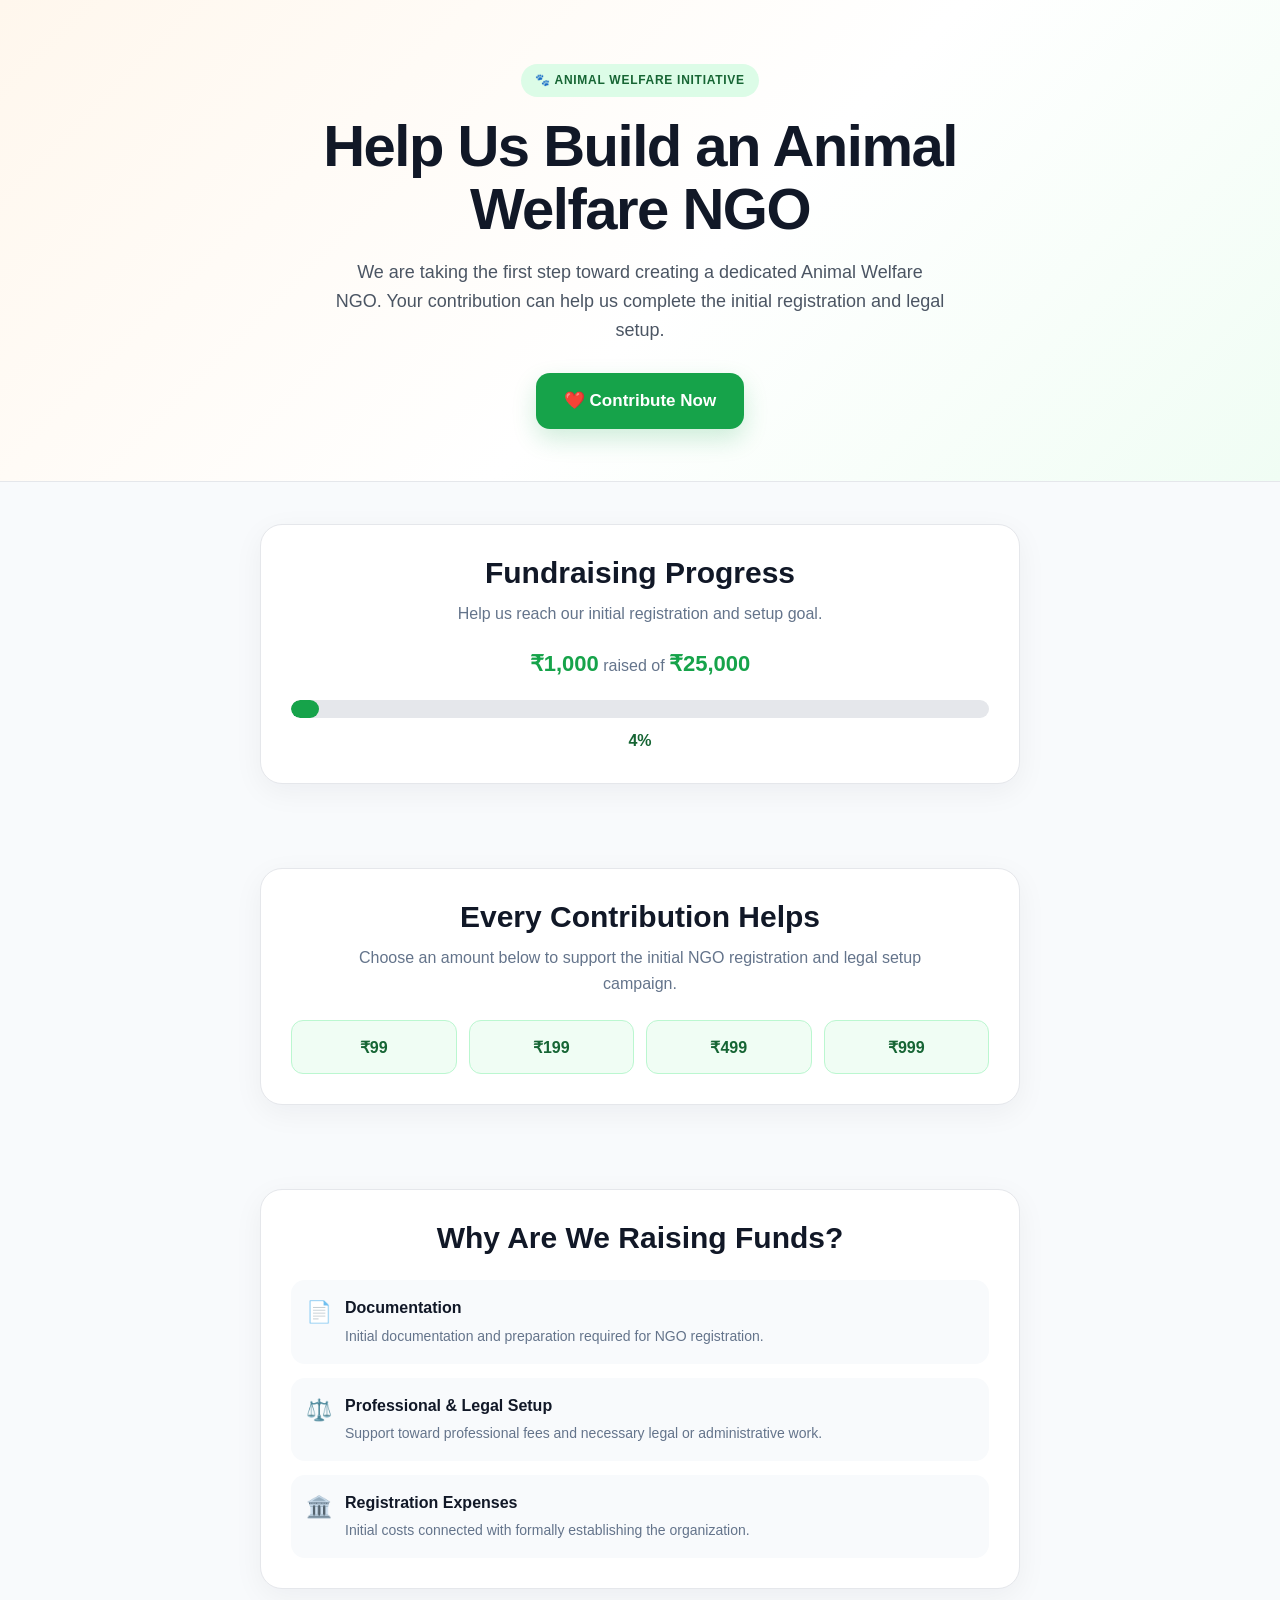
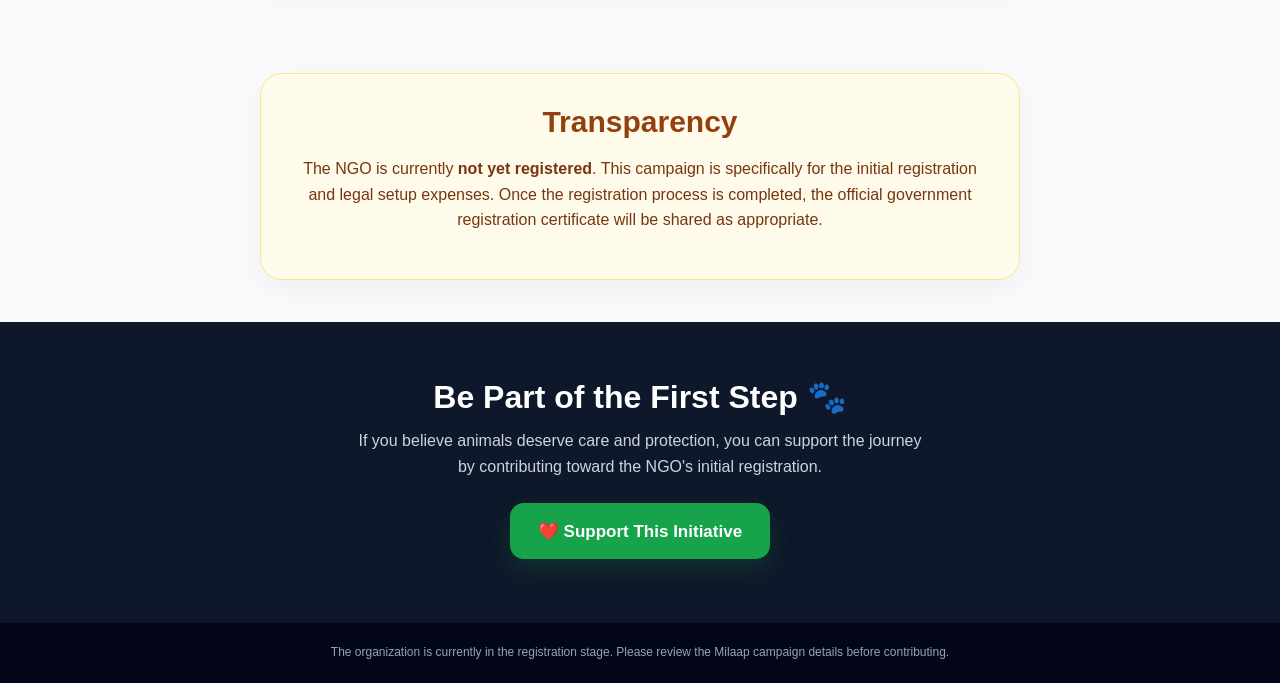
==== commit b3a59168: "updated index.html" ====
--- a/index.html
+++ b/index.html
@@ -3,8 +3,12 @@
 <head>
   <meta charset="UTF-8">
   <meta name="viewport" content="width=device-width, initial-scale=1.0">
-  <meta name="description" content="Support our initiative to establish an Animal Welfare NGO and help us complete the initial registration and legal setup.">
-  <meta name="theme-color" content="#0f172a">
+
+  <meta name="description"
+        content="Support our initiative to establish an Animal Welfare NGO and help us complete the initial registration and legal setup.">
+
+  <meta name="theme-color" content="#16a34a">
+
   <title>Help Us Build an Animal Welfare NGO</title>
 
   <style>
@@ -18,57 +22,59 @@
 
     body {
       margin: 0;
-      font-family: Inter, -apple-system, BlinkMacSystemFont, "Segoe UI", Roboto, Arial, sans-serif;
+      font-family: Arial, Helvetica, sans-serif;
       background: #f8fafc;
       color: #172033;
       line-height: 1.6;
     }
 
-    .page {
-      min-height: 100vh;
-    }
-
+    a {
+      -webkit-tap-highlight-color: transparent;
+    }
+
+    .container {
+      width: min(100% - 32px, 760px);
+      margin: 0 auto;
+    }
+
+    /* HERO */
     .hero {
-      padding: 72px 20px 52px;
-      background: linear-gradient(135deg, #fff7ed 0%, #ffffff 55%, #f0fdf4 100%);
-      text-align: center;
+      padding: 64px 0 52px;
+      text-align: center;
+      background: linear-gradient(135deg, #fff7ed, #ffffff 55%, #f0fdf4);
       border-bottom: 1px solid #e5e7eb;
-    }
-
-    .container {
-      width: min(100%, 760px);
-      margin: 0 auto;
     }
 
     .badge {
       display: inline-block;
-      padding: 8px 14px;
+      padding: 7px 14px;
       margin-bottom: 18px;
       border-radius: 999px;
-      background: #ecfdf5;
+      background: #dcfce7;
       color: #166534;
-      font-size: 13px;
+      font-size: 12px;
       font-weight: 800;
-      letter-spacing: .04em;
+      letter-spacing: .06em;
       text-transform: uppercase;
     }
 
     h1 {
       max-width: 680px;
       margin: 0 auto 18px;
+      color: #111827;
       font-size: clamp(36px, 7vw, 58px);
       line-height: 1.08;
-      letter-spacing: -0.035em;
-      color: #111827;
+      letter-spacing: -1.5px;
     }
 
     .hero-text {
       max-width: 610px;
-      margin: 0 auto 30px;
+      margin: 0 auto 28px;
       color: #4b5563;
       font-size: 18px;
     }
 
+    /* BUTTONS */
     .primary-btn {
       display: inline-flex;
       align-items: center;
@@ -90,35 +96,73 @@
       box-shadow: 0 14px 28px rgba(22, 163, 74, .26);
     }
 
+    /* COMMON SECTIONS */
     .section {
-      padding: 52px 20px;
-    }
-
-    .section-card {
+      padding: 42px 0;
+    }
+
+    .card {
+      padding: 30px;
       background: #ffffff;
       border: 1px solid #e5e7eb;
       border-radius: 22px;
-      padding: 30px;
       box-shadow: 0 8px 30px rgba(15, 23, 42, .05);
     }
 
-    .section h2 {
-      margin: 0 0 12px;
+    .section-title {
+      margin: 0 0 10px;
       text-align: center;
       color: #111827;
       font-size: 30px;
       line-height: 1.2;
     }
 
-    .section p {
-      margin: 0;
-      color: #4b5563;
-    }
-
-    .center-text {
-      text-align: center;
-    }
-
+    .section-description {
+      max-width: 620px;
+      margin: 0 auto;
+      text-align: center;
+      color: #64748b;
+    }
+
+    /* FUNDRAISING PROGRESS */
+    .progress-card {
+      text-align: center;
+    }
+
+    .progress-amount {
+      margin: 20px 0 18px;
+      color: #64748b;
+      font-size: 16px;
+    }
+
+    .progress-amount strong {
+      color: #16a34a;
+      font-size: 22px;
+    }
+
+    .progress-bar {
+      width: 100%;
+      height: 18px;
+      overflow: hidden;
+      border-radius: 999px;
+      background: #e5e7eb;
+    }
+
+    .progress-fill {
+      width: 0%;
+      height: 100%;
+      border-radius: 999px;
+      background: #16a34a;
+      transition: width .7s ease;
+    }
+
+    .progress-percent {
+      margin-top: 10px;
+      color: #166534;
+      font-weight: 800;
+    }
+
+    /* CONTRIBUTION AMOUNTS */
     .amount-grid {
       display: grid;
       grid-template-columns: repeat(4, 1fr);
@@ -131,14 +175,14 @@
       align-items: center;
       justify-content: center;
       min-height: 54px;
-      padding: 12px 10px;
+      padding: 10px;
       border: 1px solid #bbf7d0;
       border-radius: 12px;
       background: #f0fdf4;
       color: #166534;
       text-decoration: none;
       font-weight: 800;
-      transition: all .18s ease;
+      transition: .18s ease;
     }
 
     .amount-btn:hover {
@@ -146,16 +190,17 @@
       transform: translateY(-1px);
     }
 
+    /* WHY SECTION */
     .why-list {
       display: grid;
       gap: 14px;
-      margin: 24px 0 0;
+      margin-top: 24px;
     }
 
     .why-item {
       display: flex;
-      gap: 12px;
       align-items: flex-start;
+      gap: 13px;
       padding: 15px;
       border-radius: 14px;
       background: #f8fafc;
@@ -177,24 +222,27 @@
       font-size: 14px;
     }
 
+    /* TRANSPARENCY */
     .transparency {
       background: #fffbeb;
-      border: 1px solid #fde68a;
-    }
-
-    .transparency h2 {
+      border-color: #fde68a;
+    }
+
+    .transparency .section-title {
       color: #92400e;
     }
 
     .transparency p {
       color: #78350f;
-    }
-
+      text-align: center;
+    }
+
+    /* FINAL CTA */
     .bottom-cta {
-      padding: 56px 20px 70px;
-      text-align: center;
+      padding: 56px 0 64px;
       background: #0f172a;
       color: #ffffff;
+      text-align: center;
     }
 
     .bottom-cta h2 {
@@ -205,40 +253,42 @@
     }
 
     .bottom-cta p {
-      max-width: 560px;
+      max-width: 570px;
       margin: 0 auto 24px;
       color: #cbd5e1;
     }
 
+    /* FOOTER */
     .footer {
-      padding: 20px;
+      padding: 20px 0;
       background: #020617;
       color: #94a3b8;
       text-align: center;
       font-size: 12px;
     }
 
+    /* MOBILE */
     @media (max-width: 620px) {
       .hero {
-        padding: 54px 16px 42px;
-      }
-
-      .section {
-        padding: 34px 16px;
-      }
-
-      .section-card {
+        padding: 52px 0 44px;
+      }
+
+      .hero-text {
+        font-size: 16px;
+      }
+
+      .primary-btn {
+        width: 100%;
+        max-width: 430px;
+      }
+
+      .card {
         padding: 22px 18px;
         border-radius: 18px;
       }
 
-      .hero-text {
-        font-size: 16px;
-      }
-
-      .primary-btn {
-        width: 100%;
-        max-width: 420px;
+      .section {
+        padding: 32px 0;
       }
 
       .amount-grid {
@@ -246,7 +296,7 @@
       }
 
       .bottom-cta {
-        padding: 46px 16px 56px;
+        padding: 46px 0 54px;
       }
     }
 
@@ -259,64 +309,152 @@
 </head>
 
 <body>
-  <div class="page">
-
-    <!-- Hero -->
-    <header class="hero">
-      <div class="container">
-        <div class="badge">🐾 Animal Welfare Initiative</div>
-
-        <h1>Help Us Build an Animal Welfare NGO</h1>
-
-        <p class="hero-text">
-          We are taking the first step toward creating a dedicated Animal Welfare NGO.
-          Your contribution can help us complete the initial registration and legal setup.
+
+  <!-- HERO -->
+  <header class="hero">
+    <div class="container">
+
+      <div class="badge">🐾 Animal Welfare Initiative</div>
+
+      <h1>Help Us Build an Animal Welfare NGO</h1>
+
+      <p class="hero-text">
+        We are taking the first step toward creating a dedicated Animal Welfare NGO.
+        Your contribution can help us complete the initial registration and legal setup.
+      </p>
+
+      <a
+        class="primary-btn"
+        href="http://m-lp.co/nitinkum-53?utm_medium=campaign_page_share&utm_source=copy"
+        target="_blank"
+        rel="noopener noreferrer">
+        ❤️ Contribute Now
+      </a>
+
+    </div>
+  </header>
+
+
+  <!-- FUNDRAISING PROGRESS -->
+  <section class="section">
+    <div class="container">
+
+      <div class="card progress-card" data-fundraising-progress>
+
+        <h2 class="section-title">Fundraising Progress</h2>
+
+        <p class="section-description">
+          Help us reach our initial registration and setup goal.
         </p>
 
-        <a class="primary-btn" href="http://m-lp.co/nitinkum-53?utm_medium=campaign_page_share&utm_source=copy" target="_blank" rel="noopener noreferrer">
-          ❤️ Contribute to the NGO Registration
-        </a>
+        <div class="progress-amount">
+          <strong data-progress-collected>₹0</strong>
+          <span> raised of </span>
+          <strong data-progress-target>₹50,000</strong>
+        </div>
+
+        <div class="progress-bar">
+          <div
+            class="progress-fill"
+            data-progress-fill
+            style="width: 0%;">
+          </div>
+        </div>
+
+        <div
+          class="progress-percent"
+          data-progress-percent>
+          0%
+        </div>
+
       </div>
-    </header>
-
-    <!-- Contribution -->
-    <section class="section">
-      <div class="container section-card">
-        <h2>Every Contribution Helps</h2>
-
-        <p class="center-text">
-          Choose an amount below to support the initial NGO registration and setup campaign.
-          You will be redirected to our Milaap campaign.
+
+    </div>
+  </section>
+
+
+  <!-- CONTRIBUTION -->
+  <section class="section">
+    <div class="container">
+
+      <div class="card">
+
+        <h2 class="section-title">Every Contribution Helps</h2>
+
+        <p class="section-description">
+          Choose an amount below to support the initial NGO registration
+          and legal setup campaign.
         </p>
 
         <div class="amount-grid">
-          <a class="amount-btn" href="http://m-lp.co/nitinkum-53?utm_medium=campaign_page_share&utm_source=copy" target="_blank" rel="noopener noreferrer">₹99</a>
-          <a class="amount-btn" href="http://m-lp.co/nitinkum-53?utm_medium=campaign_page_share&utm_source=copy" target="_blank" rel="noopener noreferrer">₹199</a>
-          <a class="amount-btn" href="http://m-lp.co/nitinkum-53?utm_medium=campaign_page_share&utm_source=copy" target="_blank" rel="noopener noreferrer">₹499</a>
-          <a class="amount-btn" href="http://m-lp.co/nitinkum-53?utm_medium=campaign_page_share&utm_source=copy" target="_blank" rel="noopener noreferrer">₹999</a>
+
+          <a
+            class="amount-btn"
+            href="http://m-lp.co/nitinkum-53?utm_medium=campaign_page_share&utm_source=copy"
+            target="_blank"
+            rel="noopener noreferrer">
+            ₹99
+          </a>
+
+          <a
+            class="amount-btn"
+            href="http://m-lp.co/nitinkum-53?utm_medium=campaign_page_share&utm_source=copy"
+            target="_blank"
+            rel="noopener noreferrer">
+            ₹199
+          </a>
+
+          <a
+            class="amount-btn"
+            href="http://m-lp.co/nitinkum-53?utm_medium=campaign_page_share&utm_source=copy"
+            target="_blank"
+            rel="noopener noreferrer">
+            ₹499
+          </a>
+
+          <a
+            class="amount-btn"
+            href="http://m-lp.co/nitinkum-53?utm_medium=campaign_page_share&utm_source=copy"
+            target="_blank"
+            rel="noopener noreferrer">
+            ₹999
+          </a>
+
         </div>
+
       </div>
-    </section>
-
-    <!-- Why -->
-    <section class="section" style="padding-top: 0;">
-      <div class="container section-card">
-        <h2>Why Are We Raising Funds?</h2>
+
+    </div>
+  </section>
+
+
+  <!-- WHY ARE WE RAISING FUNDS -->
+  <section class="section">
+    <div class="container">
+
+      <div class="card">
+
+        <h2 class="section-title">Why Are We Raising Funds?</h2>
 
         <div class="why-list">
+
           <div class="why-item">
             <div class="why-icon">📄</div>
             <div>
               <strong>Documentation</strong>
-              <span>Initial documentation and preparation required for NGO registration.</span>
+              <span>
+                Initial documentation and preparation required for NGO registration.
+              </span>
             </div>
           </div>
 
           <div class="why-item">
             <div class="why-icon">⚖️</div>
             <div>
-              <strong>Professional & Legal Setup</strong>
-              <span>Support toward professional fees and necessary legal or administrative work.</span>
+              <strong>Professional &amp; Legal Setup</strong>
+              <span>
+                Support toward professional fees and necessary legal or administrative work.
+              </span>
             </div>
           </div>
 
@@ -324,49 +462,84 @@
             <div class="why-icon">🏛️</div>
             <div>
               <strong>Registration Expenses</strong>
-              <span>Initial costs connected with formally establishing the organization.</span>
+              <span>
+                Initial costs connected with formally establishing the organization.
+              </span>
             </div>
           </div>
+
         </div>
+
       </div>
-    </section>
-
-    <!-- Transparency -->
-    <section class="section" style="padding-top: 0;">
-      <div class="container section-card transparency">
-        <h2>Transparency</h2>
-
-        <p class="center-text">
-          The NGO is currently <strong>not yet registered</strong>. This campaign is specifically
-          for the initial registration and legal setup expenses. Once the registration process is
-          completed, the official government registration certificate will be shared as appropriate.
+
+    </div>
+  </section>
+
+
+  <!-- TRANSPARENCY -->
+  <section class="section">
+    <div class="container">
+
+      <div class="card transparency">
+
+        <h2 class="section-title">Transparency</h2>
+
+        <p>
+          The NGO is currently <strong>not yet registered</strong>.
+          This campaign is specifically for the initial registration and
+          legal setup expenses. Once the registration process is completed,
+          the official government registration certificate will be shared
+          as appropriate.
         </p>
+
       </div>
-    </section>
-
-    <!-- Final CTA -->
-    <section class="bottom-cta">
-      <div class="container">
-        <h2>Be Part of the First Step 🐾</h2>
-
-        <p>
-          If you believe animals deserve care and protection, you can support the journey
-          by contributing toward the NGO's initial registration.
-        </p>
-
-        <a class="primary-btn" href="http://m-lp.co/nitinkum-53?utm_medium=campaign_page_share&utm_source=copy" target="_blank" rel="noopener noreferrer">
-          ❤️ Support This Initiative
-        </a>
-      </div>
-    </section>
-
-    <footer class="footer">
-      <div class="container">
-        The organization is currently in the registration stage.
-        Please review the Milaap campaign details before contributing.
-      </div>
-    </footer>
-
-  </div>
+
+    </div>
+  </section>
+
+
+  <!-- FINAL CTA -->
+  <section class="bottom-cta">
+
+    <div class="container">
+
+      <h2>Be Part of the First Step 🐾</h2>
+
+      <p>
+        If you believe animals deserve care and protection, you can support
+        the journey by contributing toward the NGO's initial registration.
+      </p>
+
+      <a
+        class="primary-btn"
+        href="http://m-lp.co/nitinkum-53?utm_medium=campaign_page_share&utm_source=copy"
+        target="_blank"
+        rel="noopener noreferrer">
+        ❤️ Support This Initiative
+      </a>
+
+    </div>
+
+  </section>
+
+
+  <!-- FOOTER -->
+  <footer class="footer">
+    <div class="container">
+      The organization is currently in the registration stage.
+      Please review the Milaap campaign details before contributing.
+    </div>
+  </footer>
+
+
+  <!-- PROGRESS SCRIPT -->
+  <script type="module">
+    import { initializeProgress } from "./js/progress.js";
+
+    document.addEventListener("DOMContentLoaded", () => {
+      initializeProgress();
+    });
+  </script>
+
 </body>
 </html>
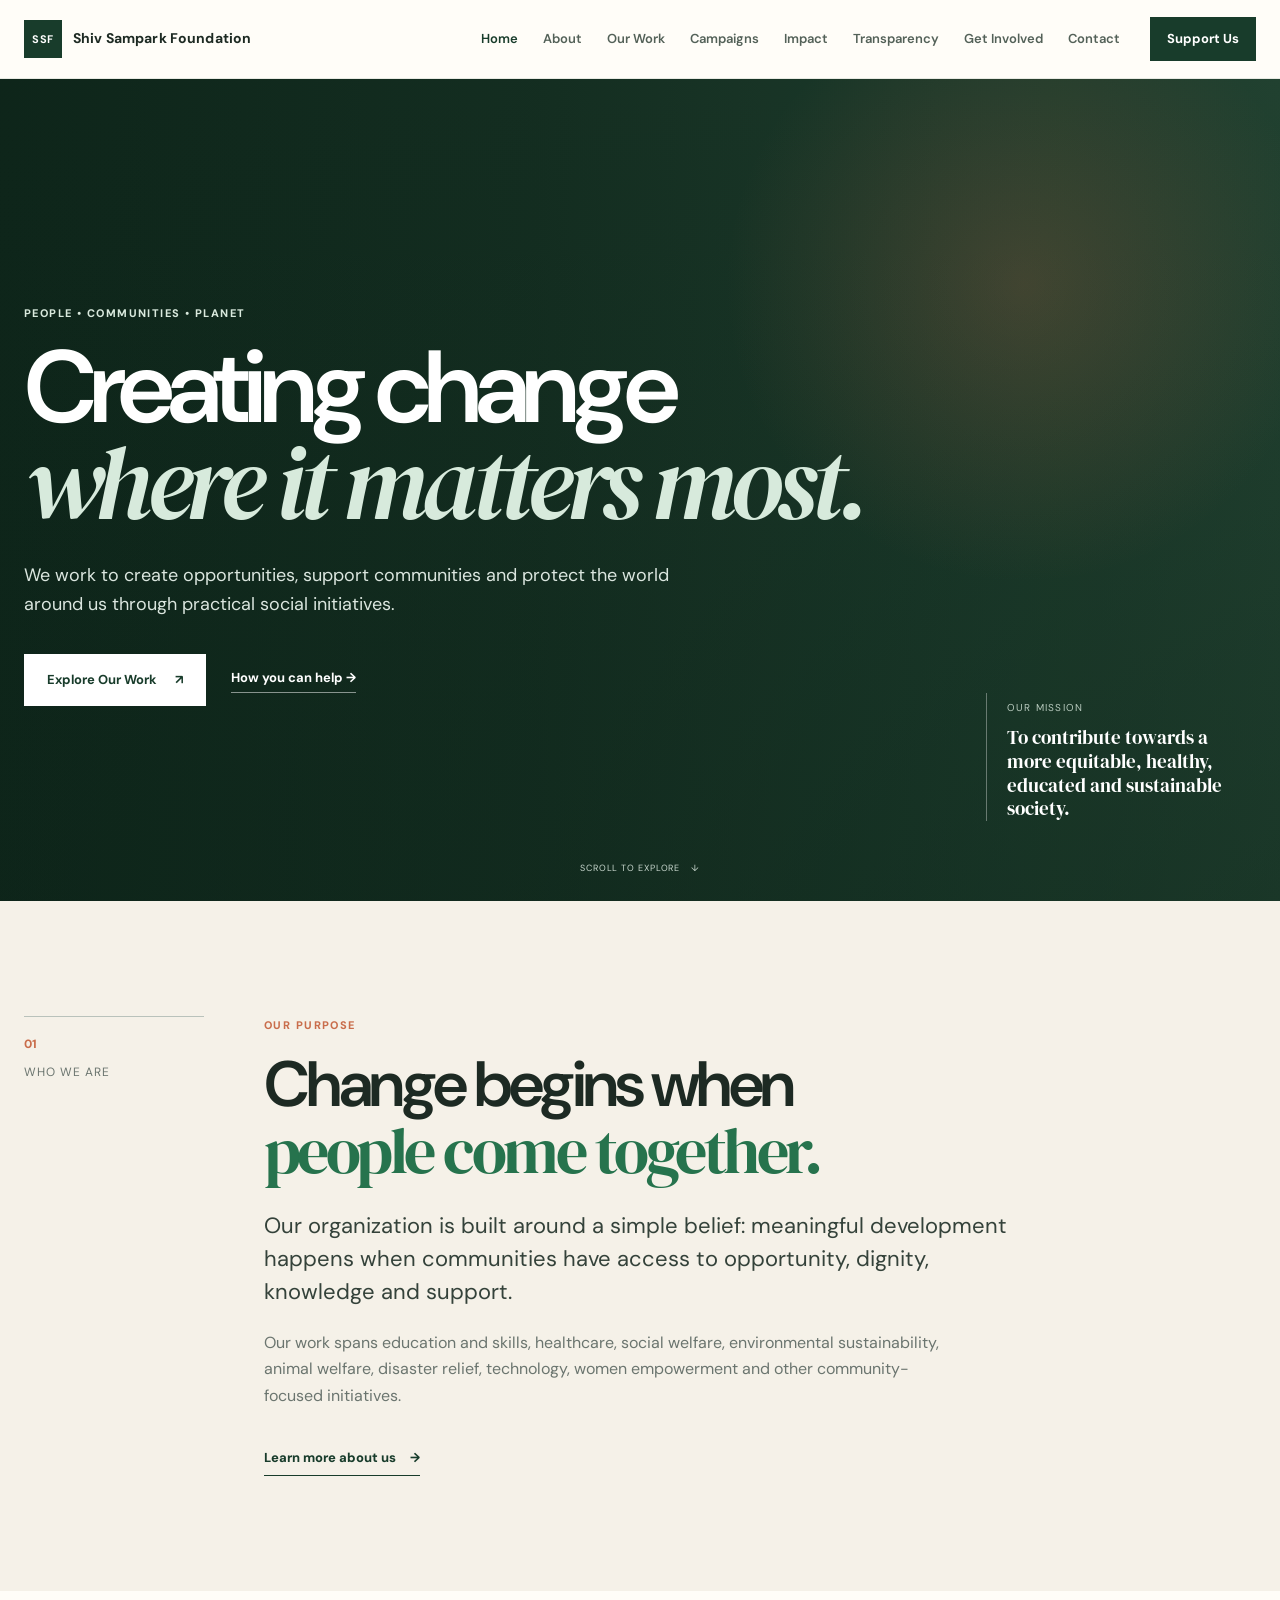
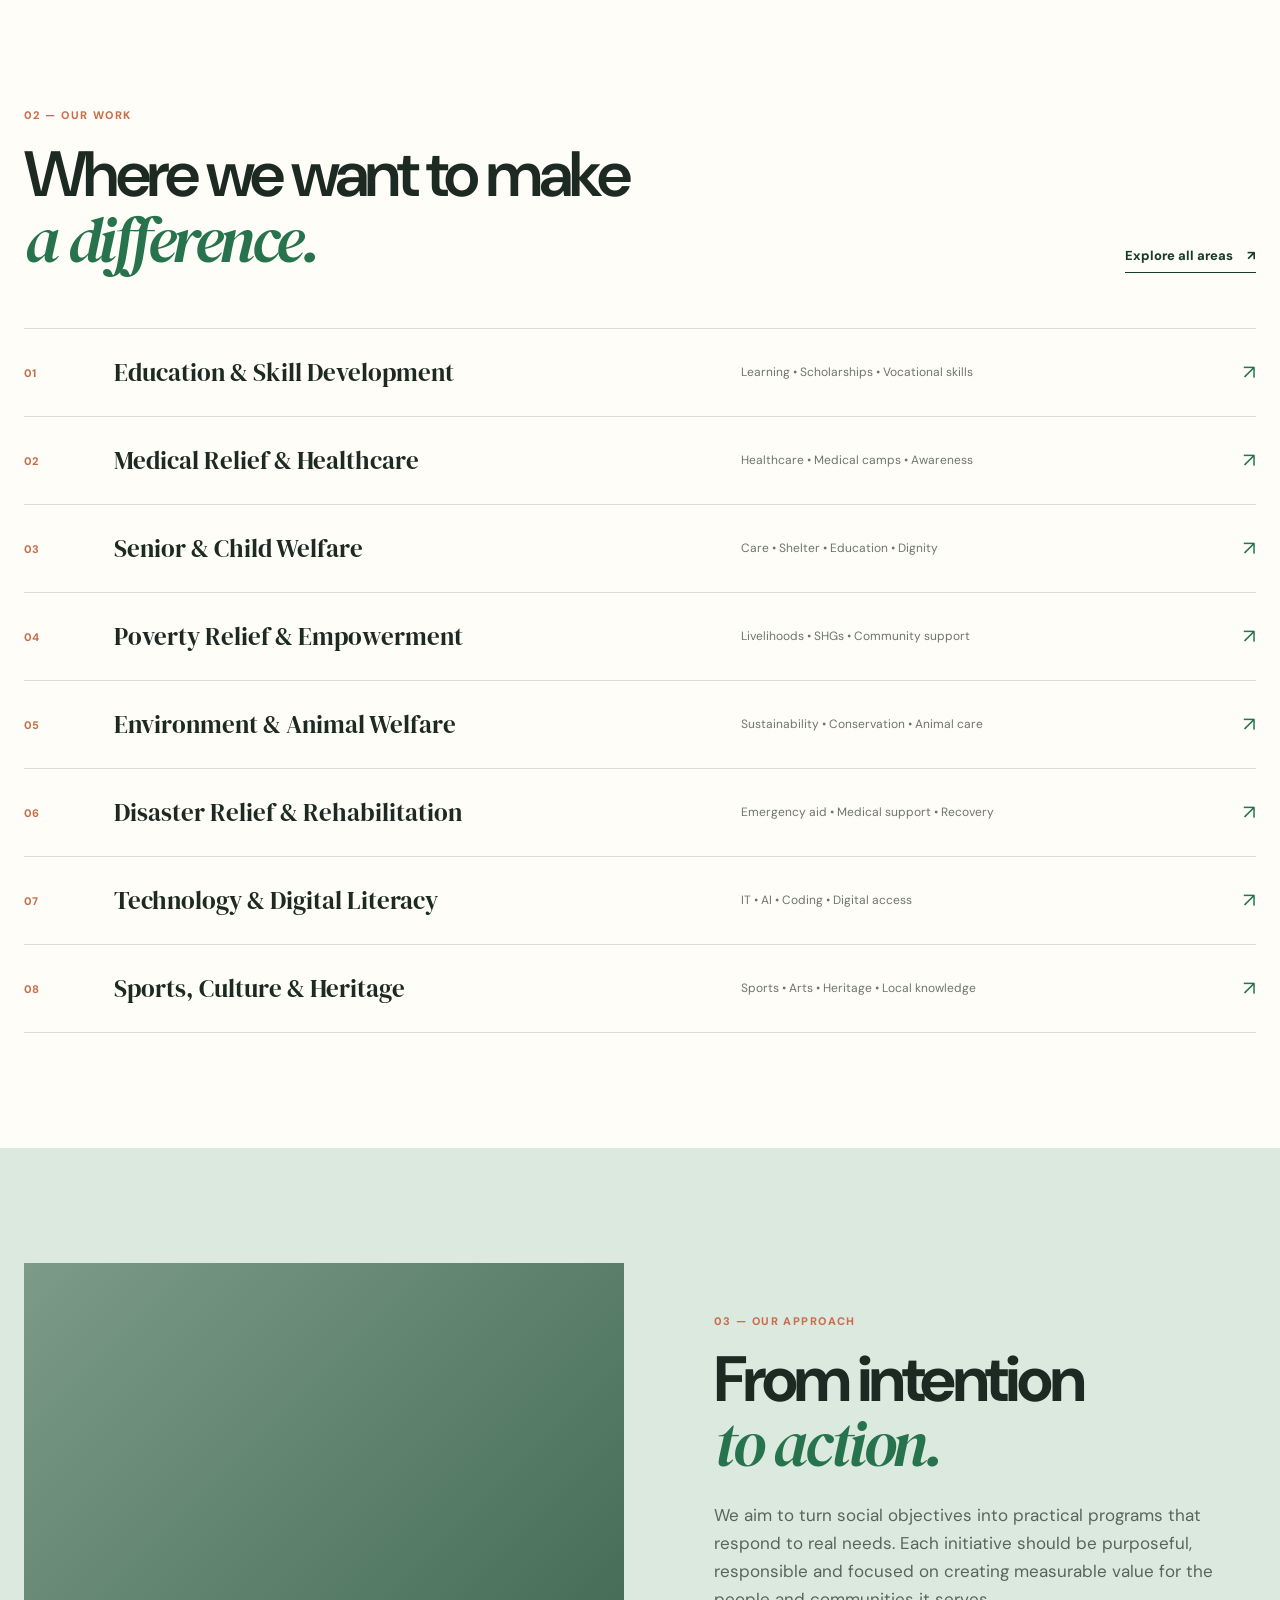
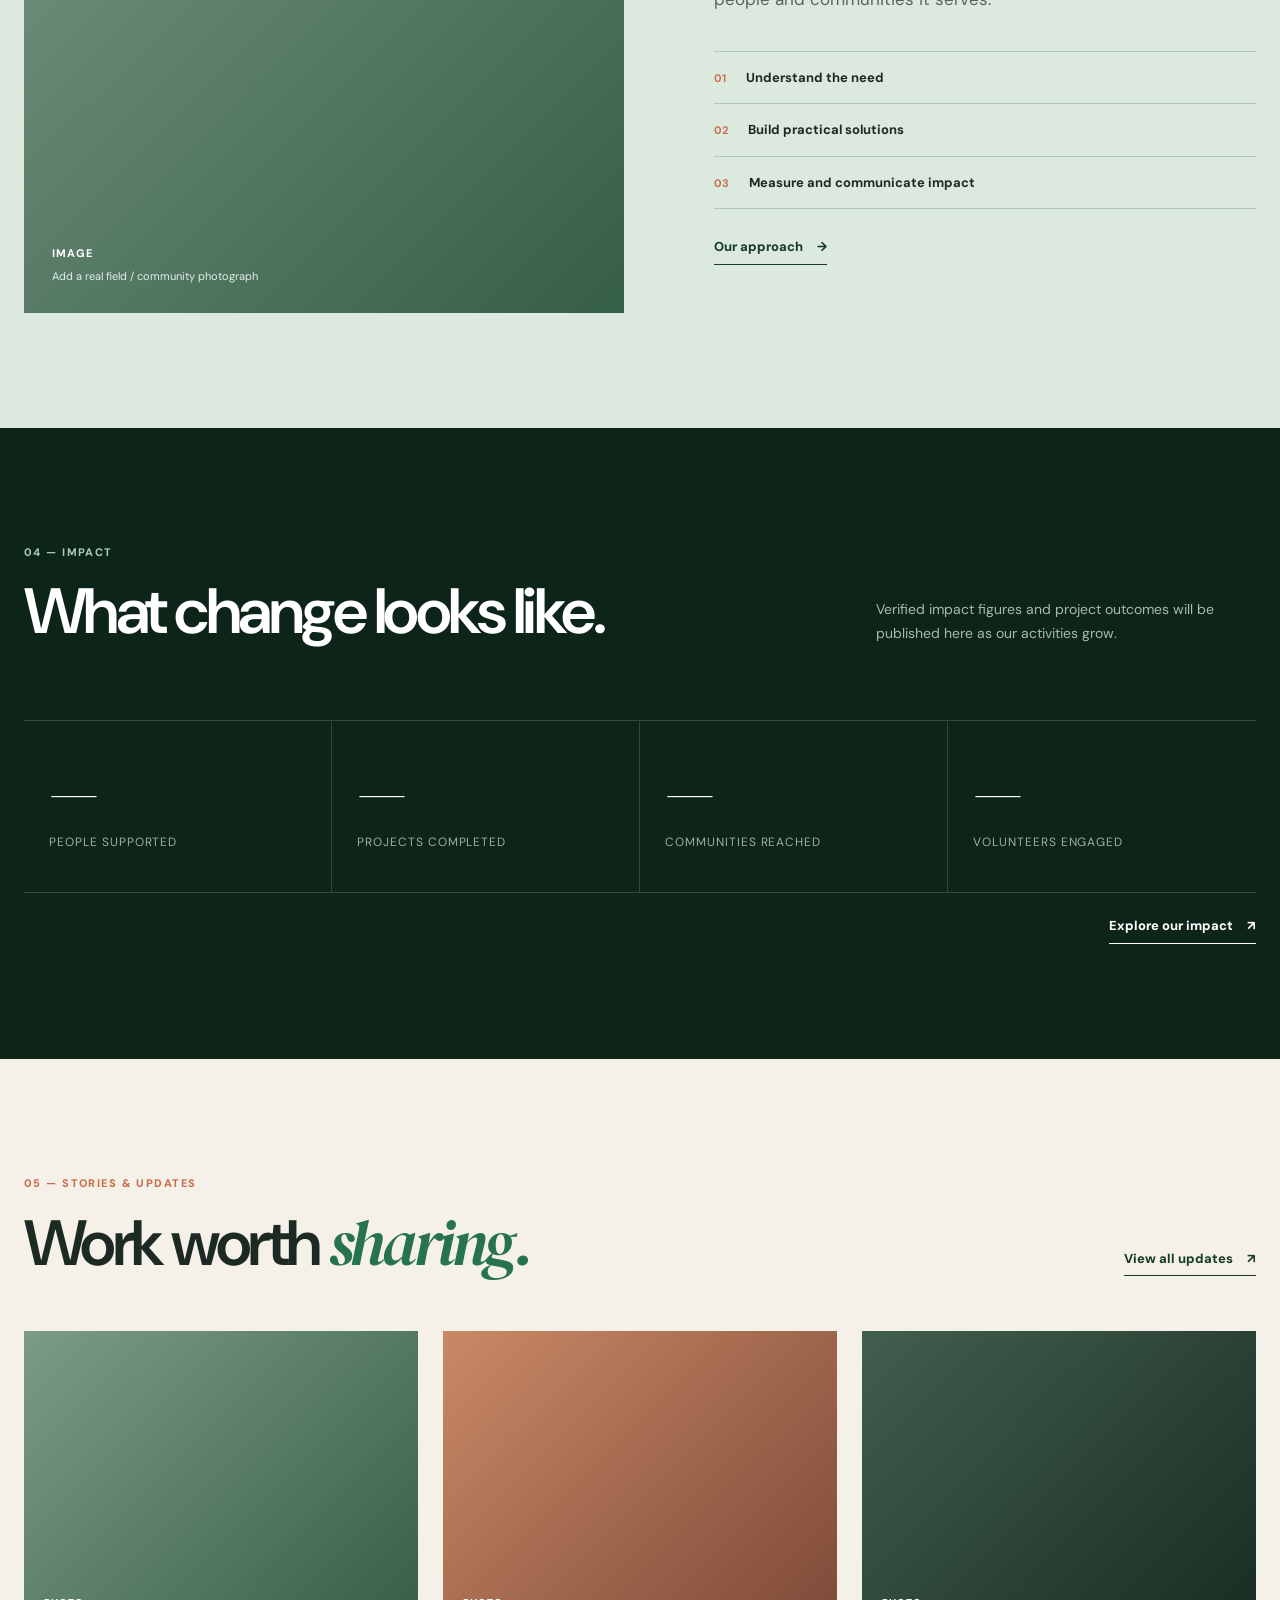
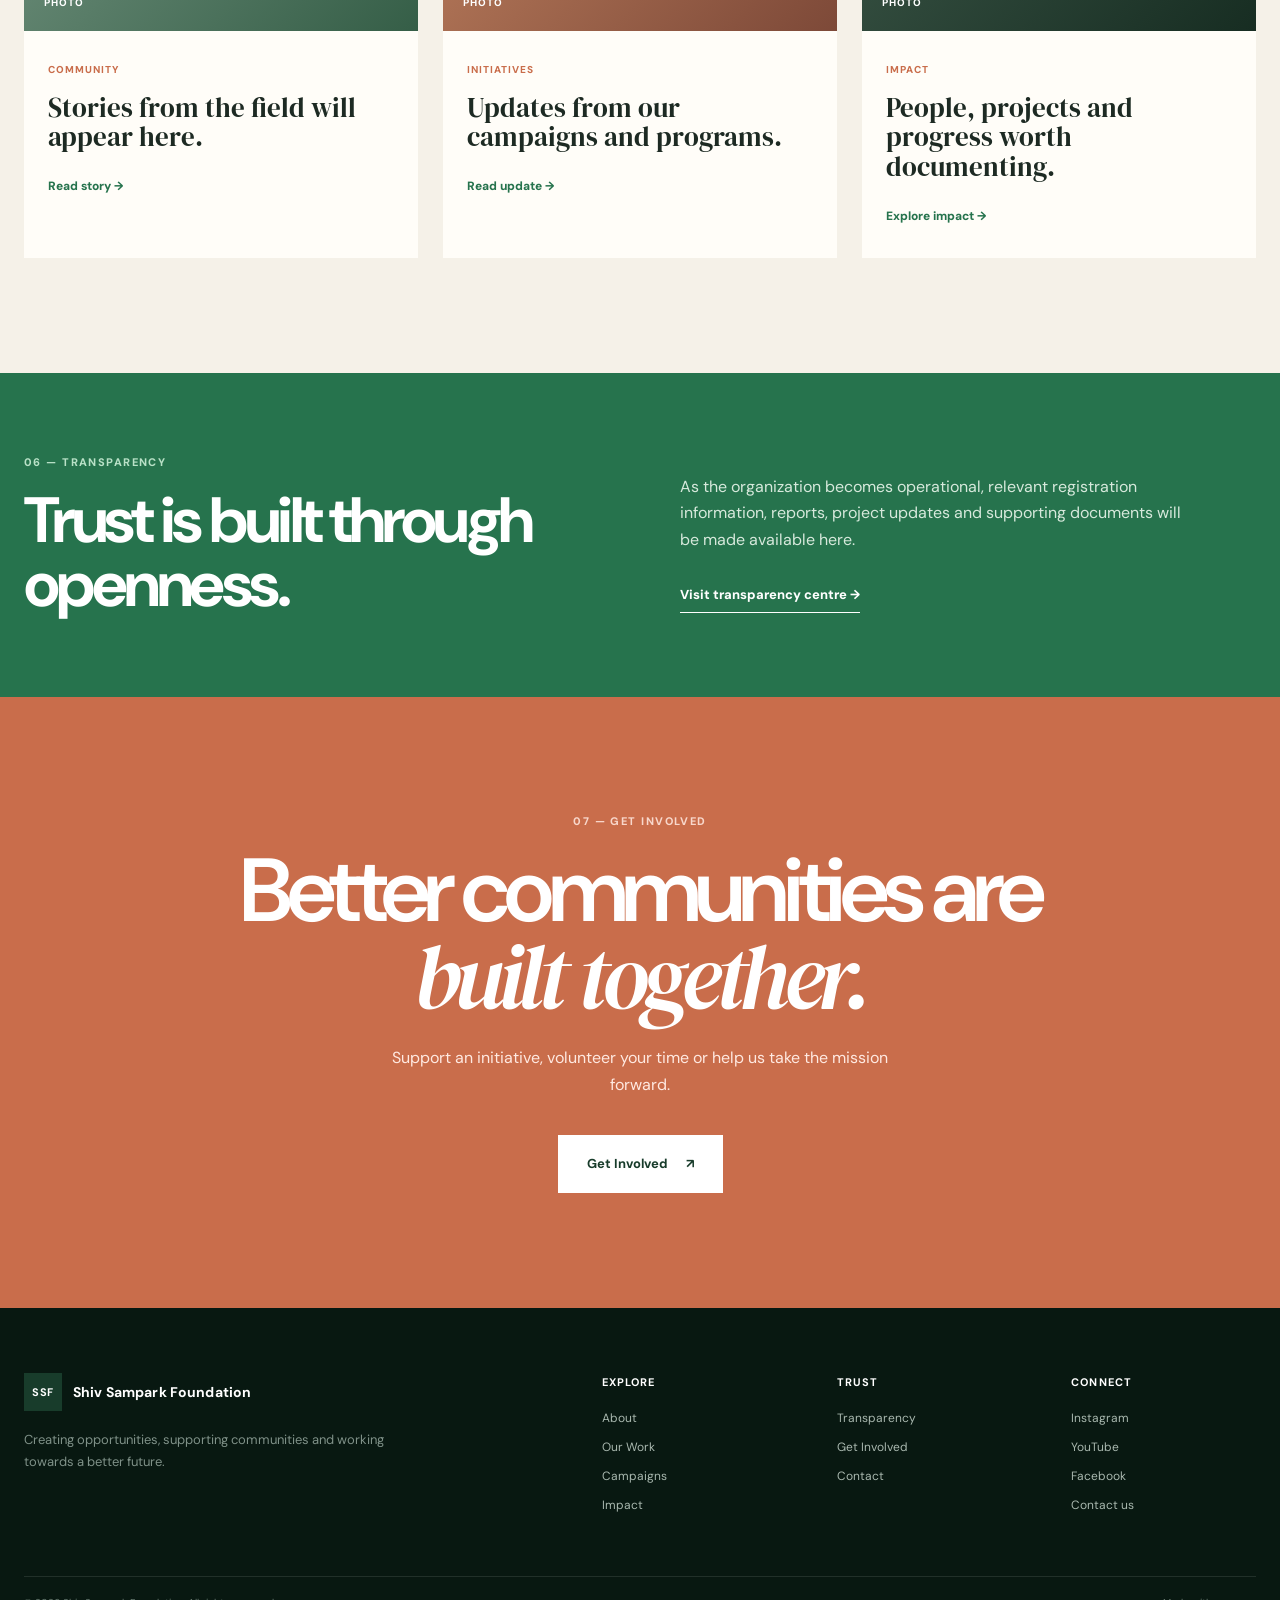
==== commit 00a141f3: "updated website" ====
--- a/index.html
+++ b/index.html
@@ -3,543 +3,433 @@
 <head>
   <meta charset="UTF-8">
   <meta name="viewport" content="width=device-width, initial-scale=1.0">
-
-  <meta name="description"
-        content="Support our initiative to establish an Animal Welfare NGO and help us complete the initial registration and legal setup.">
-
-  <meta name="theme-color" content="#16a34a">
-
-  <title>Help Us Build an Animal Welfare NGO</title>
-
-  <style>
-    * {
-      box-sizing: border-box;
-    }
-
-    html {
-      scroll-behavior: smooth;
-    }
-
-    body {
-      margin: 0;
-      font-family: Arial, Helvetica, sans-serif;
-      background: #f8fafc;
-      color: #172033;
-      line-height: 1.6;
-    }
-
-    a {
-      -webkit-tap-highlight-color: transparent;
-    }
-
-    .container {
-      width: min(100% - 32px, 760px);
-      margin: 0 auto;
-    }
-
-    /* HERO */
-    .hero {
-      padding: 64px 0 52px;
-      text-align: center;
-      background: linear-gradient(135deg, #fff7ed, #ffffff 55%, #f0fdf4);
-      border-bottom: 1px solid #e5e7eb;
-    }
-
-    .badge {
-      display: inline-block;
-      padding: 7px 14px;
-      margin-bottom: 18px;
-      border-radius: 999px;
-      background: #dcfce7;
-      color: #166534;
-      font-size: 12px;
-      font-weight: 800;
-      letter-spacing: .06em;
-      text-transform: uppercase;
-    }
-
-    h1 {
-      max-width: 680px;
-      margin: 0 auto 18px;
-      color: #111827;
-      font-size: clamp(36px, 7vw, 58px);
-      line-height: 1.08;
-      letter-spacing: -1.5px;
-    }
-
-    .hero-text {
-      max-width: 610px;
-      margin: 0 auto 28px;
-      color: #4b5563;
-      font-size: 18px;
-    }
-
-    /* BUTTONS */
-    .primary-btn {
-      display: inline-flex;
-      align-items: center;
-      justify-content: center;
-      min-height: 56px;
-      padding: 0 28px;
-      border-radius: 14px;
-      background: #16a34a;
-      color: #ffffff;
-      text-decoration: none;
-      font-size: 17px;
-      font-weight: 800;
-      box-shadow: 0 10px 24px rgba(22, 163, 74, .20);
-      transition: transform .18s ease, box-shadow .18s ease;
-    }
-
-    .primary-btn:hover {
-      transform: translateY(-2px);
-      box-shadow: 0 14px 28px rgba(22, 163, 74, .26);
-    }
-
-    /* COMMON SECTIONS */
-    .section {
-      padding: 42px 0;
-    }
-
-    .card {
-      padding: 30px;
-      background: #ffffff;
-      border: 1px solid #e5e7eb;
-      border-radius: 22px;
-      box-shadow: 0 8px 30px rgba(15, 23, 42, .05);
-    }
-
-    .section-title {
-      margin: 0 0 10px;
-      text-align: center;
-      color: #111827;
-      font-size: 30px;
-      line-height: 1.2;
-    }
-
-    .section-description {
-      max-width: 620px;
-      margin: 0 auto;
-      text-align: center;
-      color: #64748b;
-    }
-
-    /* FUNDRAISING PROGRESS */
-    .progress-card {
-      text-align: center;
-    }
-
-    .progress-amount {
-      margin: 20px 0 18px;
-      color: #64748b;
-      font-size: 16px;
-    }
-
-    .progress-amount strong {
-      color: #16a34a;
-      font-size: 22px;
-    }
-
-    .progress-bar {
-      width: 100%;
-      height: 18px;
-      overflow: hidden;
-      border-radius: 999px;
-      background: #e5e7eb;
-    }
-
-    .progress-fill {
-      width: 0%;
-      height: 100%;
-      border-radius: 999px;
-      background: #16a34a;
-      transition: width .7s ease;
-    }
-
-    .progress-percent {
-      margin-top: 10px;
-      color: #166534;
-      font-weight: 800;
-    }
-
-    /* CONTRIBUTION AMOUNTS */
-    .amount-grid {
-      display: grid;
-      grid-template-columns: repeat(4, 1fr);
-      gap: 12px;
-      margin-top: 24px;
-    }
-
-    .amount-btn {
-      display: flex;
-      align-items: center;
-      justify-content: center;
-      min-height: 54px;
-      padding: 10px;
-      border: 1px solid #bbf7d0;
-      border-radius: 12px;
-      background: #f0fdf4;
-      color: #166534;
-      text-decoration: none;
-      font-weight: 800;
-      transition: .18s ease;
-    }
-
-    .amount-btn:hover {
-      background: #dcfce7;
-      transform: translateY(-1px);
-    }
-
-    /* WHY SECTION */
-    .why-list {
-      display: grid;
-      gap: 14px;
-      margin-top: 24px;
-    }
-
-    .why-item {
-      display: flex;
-      align-items: flex-start;
-      gap: 13px;
-      padding: 15px;
-      border-radius: 14px;
-      background: #f8fafc;
-    }
-
-    .why-icon {
-      flex: 0 0 auto;
-      font-size: 21px;
-    }
-
-    .why-item strong {
-      display: block;
-      margin-bottom: 2px;
-      color: #111827;
-    }
-
-    .why-item span {
-      color: #64748b;
-      font-size: 14px;
-    }
-
-    /* TRANSPARENCY */
-    .transparency {
-      background: #fffbeb;
-      border-color: #fde68a;
-    }
-
-    .transparency .section-title {
-      color: #92400e;
-    }
-
-    .transparency p {
-      color: #78350f;
-      text-align: center;
-    }
-
-    /* FINAL CTA */
-    .bottom-cta {
-      padding: 56px 0 64px;
-      background: #0f172a;
-      color: #ffffff;
-      text-align: center;
-    }
-
-    .bottom-cta h2 {
-      max-width: 600px;
-      margin: 0 auto 12px;
-      font-size: 32px;
-      line-height: 1.2;
-    }
-
-    .bottom-cta p {
-      max-width: 570px;
-      margin: 0 auto 24px;
-      color: #cbd5e1;
-    }
-
-    /* FOOTER */
-    .footer {
-      padding: 20px 0;
-      background: #020617;
-      color: #94a3b8;
-      text-align: center;
-      font-size: 12px;
-    }
-
-    /* MOBILE */
-    @media (max-width: 620px) {
-      .hero {
-        padding: 52px 0 44px;
-      }
-
-      .hero-text {
-        font-size: 16px;
-      }
-
-      .primary-btn {
-        width: 100%;
-        max-width: 430px;
-      }
-
-      .card {
-        padding: 22px 18px;
-        border-radius: 18px;
-      }
-
-      .section {
-        padding: 32px 0;
-      }
-
-      .amount-grid {
-        grid-template-columns: repeat(2, 1fr);
-      }
-
-      .bottom-cta {
-        padding: 46px 0 54px;
-      }
-    }
-
-    @media (max-width: 380px) {
-      .amount-grid {
-        grid-template-columns: 1fr;
-      }
-    }
-  </style>
+  <meta name="description" content="We work to create meaningful social impact across education, healthcare, community welfare, environment, animal welfare and more.">
+  <meta name="theme-color" content="#183c2b">
+  <title data-page-title="home"></title>
+  <link rel="stylesheet" href="css/style.css">
 </head>
 
 <body>
 
+<header class="site-header">
+  <div class="container nav-wrap">
+    <a class="brand" href="index.html">
+      <span class="brand-mark" data-site-initials></span>
+      <span class="brand-name" data-site-name></span>
+    </a>
+
+    <button class="nav-toggle" aria-label="Open navigation" aria-expanded="false">
+      <span></span><span></span><span></span>
+    </button>
+
+    <nav class="nav" aria-label="Main navigation">
+      <a class="active" href="index.html">Home</a>
+      <a href="about.html">About</a>
+      <a href="our-work.html">Our Work</a>
+      <a href="campaigns.html">Campaigns</a>
+      <a href="impact.html">Impact</a>
+      <a href="transparency.html">Transparency</a>
+      <a href="get-involved.html">Get Involved</a>
+      <a href="contact.html">Contact</a>
+    </nav>
+
+    <a class="nav-support" href="get-involved.html">Support Us</a>
+  </div>
+</header>
+
+<main>
+
   <!-- HERO -->
-  <header class="hero">
+  <section class="hero">
+    <div class="hero-image"></div>
+    <div class="hero-overlay"></div>
+
+    <div class="container hero-content">
+      <div class="hero-copy">
+        <span class="eyebrow">People • Communities • Planet</span>
+
+        <h1>
+          Creating change
+          <em>where it matters most.</em>
+        </h1>
+
+        <p>
+          We work to create opportunities, support communities and protect
+          the world around us through practical social initiatives.
+        </p>
+
+        <div class="hero-actions">
+          <a href="our-work.html" class="btn btn-light">Explore Our Work <span>↗</span></a>
+          <a href="get-involved.html" class="hero-text-link">How you can help →</a>
+        </div>
+      </div>
+
+      <div class="hero-note">
+        <span>Our mission</span>
+        <p>
+          To contribute towards a more equitable, healthy, educated and
+          sustainable society.
+        </p>
+      </div>
+    </div>
+
+    <div class="hero-scroll">Scroll to explore <span>↓</span></div>
+  </section>
+
+
+  <!-- INTRO -->
+  <section class="intro section">
+    <div class="container intro-grid">
+
+      <div class="intro-label">
+        <span>01</span>
+        <p>Who we are</p>
+      </div>
+
+      <div class="intro-content">
+        <span class="section-kicker">Our purpose</span>
+
+        <h2>
+          Change begins when
+          <span>people come together.</span>
+        </h2>
+
+        <p class="large-copy">
+          Our organization is built around a simple belief: meaningful
+          development happens when communities have access to opportunity,
+          dignity, knowledge and support.
+        </p>
+
+        <p>
+          Our work spans education and skills, healthcare, social welfare,
+          environmental sustainability, animal welfare, disaster relief,
+          technology, women empowerment and other community-focused
+          initiatives.
+        </p>
+
+        <a class="underlined-link" href="about.html">Learn more about us <span>→</span></a>
+      </div>
+
+    </div>
+  </section>
+
+
+  <!-- AREAS -->
+  <section class="areas section">
     <div class="container">
 
-      <div class="badge">🐾 Animal Welfare Initiative</div>
-
-      <h1>Help Us Build an Animal Welfare NGO</h1>
-
-      <p class="hero-text">
-        We are taking the first step toward creating a dedicated Animal Welfare NGO.
-        Your contribution can help us complete the initial registration and legal setup.
+      <div class="section-top">
+        <div>
+          <span class="section-kicker">02 — Our work</span>
+          <h2>Where we want to make<br><em>a difference.</em></h2>
+        </div>
+
+        <a class="underlined-link" href="our-work.html">
+          Explore all areas <span>↗</span>
+        </a>
+      </div>
+
+      <div class="area-list">
+
+        <a href="our-work.html" class="area-row">
+          <span class="area-number">01</span>
+          <span class="area-name">Education &amp; Skill Development</span>
+          <span class="area-description">Learning • Scholarships • Vocational skills</span>
+          <span class="area-arrow">↗</span>
+        </a>
+
+        <a href="our-work.html" class="area-row">
+          <span class="area-number">02</span>
+          <span class="area-name">Medical Relief &amp; Healthcare</span>
+          <span class="area-description">Healthcare • Medical camps • Awareness</span>
+          <span class="area-arrow">↗</span>
+        </a>
+
+        <a href="our-work.html" class="area-row">
+          <span class="area-number">03</span>
+          <span class="area-name">Senior &amp; Child Welfare</span>
+          <span class="area-description">Care • Shelter • Education • Dignity</span>
+          <span class="area-arrow">↗</span>
+        </a>
+
+        <a href="our-work.html" class="area-row">
+          <span class="area-number">04</span>
+          <span class="area-name">Poverty Relief &amp; Empowerment</span>
+          <span class="area-description">Livelihoods • SHGs • Community support</span>
+          <span class="area-arrow">↗</span>
+        </a>
+
+        <a href="our-work.html" class="area-row">
+          <span class="area-number">05</span>
+          <span class="area-name">Environment &amp; Animal Welfare</span>
+          <span class="area-description">Sustainability • Conservation • Animal care</span>
+          <span class="area-arrow">↗</span>
+        </a>
+
+        <a href="our-work.html" class="area-row">
+          <span class="area-number">06</span>
+          <span class="area-name">Disaster Relief &amp; Rehabilitation</span>
+          <span class="area-description">Emergency aid • Medical support • Recovery</span>
+          <span class="area-arrow">↗</span>
+        </a>
+
+        <a href="our-work.html" class="area-row">
+          <span class="area-number">07</span>
+          <span class="area-name">Technology &amp; Digital Literacy</span>
+          <span class="area-description">IT • AI • Coding • Digital access</span>
+          <span class="area-arrow">↗</span>
+        </a>
+
+        <a href="our-work.html" class="area-row">
+          <span class="area-number">08</span>
+          <span class="area-name">Sports, Culture &amp; Heritage</span>
+          <span class="area-description">Sports • Arts • Heritage • Local knowledge</span>
+          <span class="area-arrow">↗</span>
+        </a>
+
+      </div>
+    </div>
+  </section>
+
+
+  <!-- FEATURE STORY -->
+  <section class="story section">
+    <div class="container story-grid">
+
+      <div class="story-image image-placeholder">
+        <div>
+          <span>IMAGE</span>
+          <small>Add a real field / community photograph</small>
+        </div>
+      </div>
+
+      <div class="story-content">
+        <span class="section-kicker">03 — Our approach</span>
+
+        <h2>
+          From intention
+          <em>to action.</em>
+        </h2>
+
+        <p>
+          We aim to turn social objectives into practical programs that
+          respond to real needs. Each initiative should be purposeful,
+          responsible and focused on creating measurable value for the
+          people and communities it serves.
+        </p>
+
+        <div class="story-points">
+          <div>
+            <strong>01</strong>
+            <span>Understand the need</span>
+          </div>
+          <div>
+            <strong>02</strong>
+            <span>Build practical solutions</span>
+          </div>
+          <div>
+            <strong>03</strong>
+            <span>Measure and communicate impact</span>
+          </div>
+        </div>
+
+        <a class="underlined-link" href="about.html">Our approach <span>→</span></a>
+      </div>
+
+    </div>
+  </section>
+
+
+  <!-- IMPACT -->
+  <section class="impact section">
+    <div class="container">
+
+      <div class="impact-heading">
+        <div>
+          <span class="section-kicker">04 — Impact</span>
+          <h2>What change looks like.</h2>
+        </div>
+
+        <p>
+          Verified impact figures and project outcomes will be published
+          here as our activities grow.
+        </p>
+      </div>
+
+      <div class="impact-numbers">
+        <div>
+          <strong>—</strong>
+          <span>People supported</span>
+        </div>
+
+        <div>
+          <strong>—</strong>
+          <span>Projects completed</span>
+        </div>
+
+        <div>
+          <strong>—</strong>
+          <span>Communities reached</span>
+        </div>
+
+        <div>
+          <strong>—</strong>
+          <span>Volunteers engaged</span>
+        </div>
+      </div>
+
+      <div class="impact-link">
+        <a class="underlined-link" href="impact.html">Explore our impact <span>↗</span></a>
+      </div>
+
+    </div>
+  </section>
+
+
+  <!-- STORIES -->
+  <section class="stories section">
+    <div class="container">
+
+      <div class="section-top">
+        <div>
+          <span class="section-kicker">05 — Stories &amp; updates</span>
+          <h2>Work worth <em>sharing.</em></h2>
+        </div>
+
+        <a class="underlined-link" href="campaigns.html">View all updates <span>↗</span></a>
+      </div>
+
+      <div class="story-cards">
+
+        <article class="story-card">
+          <div class="card-image image-placeholder">
+            <span>PHOTO</span>
+          </div>
+          <div class="card-body">
+            <span class="card-category">Community</span>
+            <h3>Stories from the field will appear here.</h3>
+            <a href="campaigns.html">Read story →</a>
+          </div>
+        </article>
+
+        <article class="story-card">
+          <div class="card-image image-placeholder warm">
+            <span>PHOTO</span>
+          </div>
+          <div class="card-body">
+            <span class="card-category">Initiatives</span>
+            <h3>Updates from our campaigns and programs.</h3>
+            <a href="campaigns.html">Read update →</a>
+          </div>
+        </article>
+
+        <article class="story-card">
+          <div class="card-image image-placeholder dark">
+            <span>PHOTO</span>
+          </div>
+          <div class="card-body">
+            <span class="card-category">Impact</span>
+            <h3>People, projects and progress worth documenting.</h3>
+            <a href="impact.html">Explore impact →</a>
+          </div>
+        </article>
+
+      </div>
+
+    </div>
+  </section>
+
+
+  <!-- TRANSPARENCY -->
+  <section class="transparency">
+    <div class="container transparency-grid">
+
+      <div>
+        <span class="section-kicker light">06 — Transparency</span>
+        <h2>Trust is built through openness.</h2>
+      </div>
+
+      <div>
+        <p>
+          As the organization becomes operational, relevant registration
+          information, reports, project updates and supporting documents
+          will be made available here.
+        </p>
+        <a class="light-link" href="transparency.html">Visit transparency centre →</a>
+      </div>
+
+    </div>
+  </section>
+
+
+  <!-- FINAL CTA -->
+  <section class="final-cta">
+    <div class="container final-cta-inner">
+      <span class="section-kicker">07 — Get involved</span>
+
+      <h2>
+        Better communities are
+        <em>built together.</em>
+      </h2>
+
+      <p>
+        Support an initiative, volunteer your time or help us take the
+        mission forward.
       </p>
 
-      <a
-        class="primary-btn"
-        href="http://m-lp.co/nitinkum-53?utm_medium=campaign_page_share&utm_source=copy"
-        target="_blank"
-        rel="noopener noreferrer">
-        ❤️ Contribute Now
+      <a class="btn btn-light large" href="get-involved.html">Get Involved <span>↗</span></a>
+    </div>
+  </section>
+
+</main>
+
+
+<footer class="footer">
+  <div class="container footer-main">
+
+    <div class="footer-brand-block">
+      <a class="brand footer-brand" href="index.html">
+        <span class="brand-mark" data-site-initials></span>
+        <span class="brand-name" data-site-name></span>
       </a>
 
-    </div>
-  </header>
-
-
-  <!-- FUNDRAISING PROGRESS -->
-  <section class="section">
-    <div class="container">
-
-      <div class="card progress-card" data-fundraising-progress>
-
-        <h2 class="section-title">Fundraising Progress</h2>
-
-        <p class="section-description">
-          Help us reach our initial registration and setup goal.
-        </p>
-
-        <div class="progress-amount">
-          <strong data-progress-collected>₹0</strong>
-          <span> raised of </span>
-          <strong data-progress-target>₹50,000</strong>
-        </div>
-
-        <div class="progress-bar">
-          <div
-            class="progress-fill"
-            data-progress-fill
-            style="width: 0%;">
-          </div>
-        </div>
-
-        <div
-          class="progress-percent"
-          data-progress-percent>
-          0%
-        </div>
-
-      </div>
-
-    </div>
-  </section>
-
-
-  <!-- CONTRIBUTION -->
-  <section class="section">
-    <div class="container">
-
-      <div class="card">
-
-        <h2 class="section-title">Every Contribution Helps</h2>
-
-        <p class="section-description">
-          Choose an amount below to support the initial NGO registration
-          and legal setup campaign.
-        </p>
-
-        <div class="amount-grid">
-
-          <a
-            class="amount-btn"
-            href="http://m-lp.co/nitinkum-53?utm_medium=campaign_page_share&utm_source=copy"
-            target="_blank"
-            rel="noopener noreferrer">
-            ₹99
-          </a>
-
-          <a
-            class="amount-btn"
-            href="http://m-lp.co/nitinkum-53?utm_medium=campaign_page_share&utm_source=copy"
-            target="_blank"
-            rel="noopener noreferrer">
-            ₹199
-          </a>
-
-          <a
-            class="amount-btn"
-            href="http://m-lp.co/nitinkum-53?utm_medium=campaign_page_share&utm_source=copy"
-            target="_blank"
-            rel="noopener noreferrer">
-            ₹499
-          </a>
-
-          <a
-            class="amount-btn"
-            href="http://m-lp.co/nitinkum-53?utm_medium=campaign_page_share&utm_source=copy"
-            target="_blank"
-            rel="noopener noreferrer">
-            ₹999
-          </a>
-
-        </div>
-
-      </div>
-
-    </div>
-  </section>
-
-
-  <!-- WHY ARE WE RAISING FUNDS -->
-  <section class="section">
-    <div class="container">
-
-      <div class="card">
-
-        <h2 class="section-title">Why Are We Raising Funds?</h2>
-
-        <div class="why-list">
-
-          <div class="why-item">
-            <div class="why-icon">📄</div>
-            <div>
-              <strong>Documentation</strong>
-              <span>
-                Initial documentation and preparation required for NGO registration.
-              </span>
-            </div>
-          </div>
-
-          <div class="why-item">
-            <div class="why-icon">⚖️</div>
-            <div>
-              <strong>Professional &amp; Legal Setup</strong>
-              <span>
-                Support toward professional fees and necessary legal or administrative work.
-              </span>
-            </div>
-          </div>
-
-          <div class="why-item">
-            <div class="why-icon">🏛️</div>
-            <div>
-              <strong>Registration Expenses</strong>
-              <span>
-                Initial costs connected with formally establishing the organization.
-              </span>
-            </div>
-          </div>
-
-        </div>
-
-      </div>
-
-    </div>
-  </section>
-
-
-  <!-- TRANSPARENCY -->
-  <section class="section">
-    <div class="container">
-
-      <div class="card transparency">
-
-        <h2 class="section-title">Transparency</h2>
-
-        <p>
-          The NGO is currently <strong>not yet registered</strong>.
-          This campaign is specifically for the initial registration and
-          legal setup expenses. Once the registration process is completed,
-          the official government registration certificate will be shared
-          as appropriate.
-        </p>
-
-      </div>
-
-    </div>
-  </section>
-
-
-  <!-- FINAL CTA -->
-  <section class="bottom-cta">
-
-    <div class="container">
-
-      <h2>Be Part of the First Step 🐾</h2>
-
       <p>
-        If you believe animals deserve care and protection, you can support
-        the journey by contributing toward the NGO's initial registration.
+        Creating opportunities, supporting communities and working
+        towards a better future.
       </p>
-
-      <a
-        class="primary-btn"
-        href="http://m-lp.co/nitinkum-53?utm_medium=campaign_page_share&utm_source=copy"
-        target="_blank"
-        rel="noopener noreferrer">
-        ❤️ Support This Initiative
-      </a>
-
-    </div>
-
-  </section>
-
-
-  <!-- FOOTER -->
-  <footer class="footer">
-    <div class="container">
-      The organization is currently in the registration stage.
-      Please review the Milaap campaign details before contributing.
-    </div>
-  </footer>
-
-
-  <!-- PROGRESS SCRIPT -->
-  <script type="module">
-    import { initializeProgress } from "./js/progress.js";
-
-    document.addEventListener("DOMContentLoaded", () => {
-      initializeProgress();
-    });
-  </script>
-
+    </div>
+
+    <div class="footer-column">
+      <h3>Explore</h3>
+      <a href="about.html">About</a>
+      <a href="our-work.html">Our Work</a>
+      <a href="campaigns.html">Campaigns</a>
+      <a href="impact.html">Impact</a>
+    </div>
+
+    <div class="footer-column">
+      <h3>Trust</h3>
+      <a href="transparency.html">Transparency</a>
+      <a href="get-involved.html">Get Involved</a>
+      <a href="contact.html">Contact</a>
+    </div>
+
+    <div class="footer-column">
+      <h3>Connect</h3>
+      <a href="#">Instagram</a>
+      <a href="#">YouTube</a>
+      <a href="#">Facebook</a>
+      <a href="contact.html">Contact us</a>
+    </div>
+
+  </div>
+
+  <div class="container footer-bottom">
+    <span>© <span id="year"></span> <span data-site-name></span>. All rights reserved.</span>
+    <span>Made with purpose.</span>
+  </div>
+</footer>
+
+<script type="module" src="js/main.js"></script>
 </body>
-</html>+</html>
--- a/css/style.css
+++ b/css/style.css
@@ -0,0 +1,1030 @@
+@import url('https://fonts.googleapis.com/css2?family=DM+Sans:wght@400;500;600;700&family=DM+Serif+Display:ital@0;1&display=swap');
+
+:root{
+  --forest:#183c2b;
+  --forest-deep:#0d2419;
+  --green:#26734d;
+  --sage:#dce9df;
+  --cream:#f5f1e8;
+  --paper:#fffdf8;
+  --ink:#1d2a23;
+  --muted:#6b756f;
+  --terracotta:#c96d4b;
+  --line:#d9ded8;
+  --white:#fff;
+  --max:1240px;
+}
+
+*{box-sizing:border-box}
+
+html{scroll-behavior:smooth}
+
+body{
+  margin:0;
+  background:var(--paper);
+  color:var(--ink);
+  font-family:"DM Sans",sans-serif;
+  line-height:1.65;
+}
+
+a{
+  color:inherit;
+  text-decoration:none;
+}
+
+img{
+  max-width:100%;
+  display:block;
+}
+
+.container{
+  width:min(calc(100% - 48px),var(--max));
+  margin:0 auto;
+}
+
+/* HEADER */
+
+.site-header{
+  position:sticky;
+  top:0;
+  z-index:100;
+  background:rgba(255,253,248,.94);
+  backdrop-filter:blur(14px);
+  border-bottom:1px solid rgba(24,60,43,.10);
+}
+
+.nav-wrap{
+  min-height:78px;
+  display:flex;
+  align-items:center;
+  gap:30px;
+}
+
+.brand{
+  display:flex;
+  align-items:center;
+  gap:11px;
+  font-weight:700;
+  white-space:nowrap;
+}
+
+.brand-mark{
+  width:38px;
+  height:38px;
+  display:grid;
+  place-items:center;
+  background:var(--forest);
+  color:#fff;
+  font-size:11px;
+  letter-spacing:.04em;
+}
+
+.brand-name{
+  letter-spacing:.01em;
+  font-size:14px;
+}
+
+.nav{
+  margin-left:auto;
+  display:flex;
+  align-items:center;
+  gap:25px;
+  font-size:13px;
+  font-weight:600;
+  color:#536158;
+}
+
+.nav a{
+  transition:color .2s ease;
+}
+
+.nav a:hover,
+.nav a.active{
+  color:var(--forest);
+}
+
+.nav-support{
+  padding:11px 17px;
+  background:var(--forest);
+  color:#fff;
+  font-size:13px;
+  font-weight:700;
+  transition:.2s ease;
+}
+
+.nav-support:hover{
+  background:var(--green);
+}
+
+.nav-toggle{
+  display:none;
+  margin-left:auto;
+  width:40px;
+  height:40px;
+  border:0;
+  background:transparent;
+  cursor:pointer;
+}
+
+.nav-toggle span{
+  display:block;
+  width:22px;
+  height:2px;
+  margin:5px auto;
+  background:var(--forest);
+}
+
+/* HERO */
+
+.hero{
+  position:relative;
+  min-height:calc(100vh - 78px);
+  display:flex;
+  align-items:center;
+  overflow:hidden;
+  background:var(--forest);
+  color:#fff;
+}
+
+.hero-image{
+  position:absolute;
+  inset:0;
+  background:
+    linear-gradient(90deg,rgba(13,36,25,.97) 0%,rgba(13,36,25,.76) 42%,rgba(13,36,25,.25) 100%),
+    url("../assets/images/hero.jpg") center/cover no-repeat;
+  opacity:.96;
+}
+
+/* Fallback visual until hero.jpg is added */
+.hero-image{
+  background-color:#294c39;
+}
+
+.hero-overlay{
+  position:absolute;
+  inset:0;
+  background:
+    radial-gradient(circle at 80% 25%,rgba(201,109,75,.22),transparent 25%),
+    linear-gradient(0deg,rgba(13,36,25,.35),transparent);
+}
+
+.hero-content{
+  position:relative;
+  z-index:2;
+  min-height:calc(100vh - 78px);
+  padding:110px 0 80px;
+  display:flex;
+  flex-direction:column;
+  justify-content:center;
+}
+
+.hero-copy{
+  max-width:850px;
+}
+
+.eyebrow,
+.section-kicker{
+  display:block;
+  color:var(--terracotta);
+  text-transform:uppercase;
+  letter-spacing:.13em;
+  font-size:11px;
+  font-weight:800;
+  margin-bottom:18px;
+}
+
+.hero .eyebrow{
+  color:#d9e9dd;
+}
+
+.hero h1{
+  margin:0;
+  max-width:850px;
+  font-size:clamp(54px,8vw,105px);
+  line-height:.93;
+  letter-spacing:-.065em;
+  font-weight:600;
+}
+
+.hero h1 em,
+h2 em{
+  font-family:"DM Serif Display",Georgia,serif;
+  font-weight:400;
+}
+
+.hero h1 em{
+  display:block;
+  color:#d7eadc;
+}
+
+.hero-copy p{
+  max-width:650px;
+  margin:30px 0 34px;
+  color:#dbe6df;
+  font-size:18px;
+}
+
+.hero-actions{
+  display:flex;
+  align-items:center;
+  gap:25px;
+  flex-wrap:wrap;
+}
+
+.btn{
+  min-height:52px;
+  display:inline-flex;
+  align-items:center;
+  justify-content:center;
+  gap:18px;
+  padding:0 22px;
+  border:1px solid transparent;
+  font-size:13px;
+  font-weight:700;
+  transition:.2s ease;
+}
+
+.btn:hover{
+  transform:translateY(-2px);
+}
+
+.btn-light{
+  background:#fff;
+  color:var(--forest);
+}
+
+.btn-light:hover{
+  background:#f0eee6;
+}
+
+.hero-text-link{
+  color:#fff;
+  font-size:13px;
+  font-weight:700;
+  border-bottom:1px solid rgba(255,255,255,.5);
+  padding-bottom:4px;
+}
+
+.hero-note{
+  position:absolute;
+  right:0;
+  bottom:80px;
+  width:270px;
+  padding-left:20px;
+  border-left:1px solid rgba(255,255,255,.35);
+}
+
+.hero-note span{
+  color:#b9cbbf;
+  font-size:10px;
+  text-transform:uppercase;
+  letter-spacing:.12em;
+}
+
+.hero-note p{
+  margin:7px 0 0;
+  color:#fff;
+  font-family:"DM Serif Display",Georgia,serif;
+  font-size:19px;
+  line-height:1.25;
+}
+
+.hero-scroll{
+  position:absolute;
+  z-index:3;
+  left:50%;
+  bottom:25px;
+  transform:translateX(-50%);
+  color:#c9d7ce;
+  text-transform:uppercase;
+  letter-spacing:.1em;
+  font-size:9px;
+}
+
+.hero-scroll span{
+  margin-left:8px;
+}
+
+/* GENERAL */
+
+.section{
+  padding:115px 0;
+}
+
+.intro{
+  background:var(--cream);
+}
+
+.intro-grid{
+  display:grid;
+  grid-template-columns:180px 1fr;
+  gap:60px;
+}
+
+.intro-label{
+  color:var(--muted);
+  border-top:1px solid #b9c2bb;
+  padding-top:13px;
+}
+
+.intro-label span{
+  color:var(--terracotta);
+  font-size:12px;
+  font-weight:800;
+}
+
+.intro-label p{
+  margin:7px 0;
+  font-size:12px;
+  text-transform:uppercase;
+  letter-spacing:.08em;
+}
+
+.intro-content{
+  max-width:820px;
+}
+
+.intro-content h2{
+  max-width:800px;
+  margin:0 0 25px;
+  font-size:clamp(40px,5vw,70px);
+  line-height:1.03;
+  letter-spacing:-.055em;
+  font-weight:600;
+}
+
+.intro-content h2 span{
+  display:block;
+  color:var(--green);
+  font-family:"DM Serif Display",Georgia,serif;
+  font-weight:400;
+}
+
+.large-copy{
+  max-width:750px;
+  font-size:22px;
+  line-height:1.5;
+  color:#34423a;
+}
+
+.intro-content p:not(.large-copy){
+  max-width:680px;
+  color:var(--muted);
+}
+
+.underlined-link{
+  display:inline-flex;
+  align-items:center;
+  gap:14px;
+  margin-top:22px;
+  padding-bottom:6px;
+  border-bottom:1px solid var(--forest);
+  color:var(--forest);
+  font-size:13px;
+  font-weight:800;
+}
+
+.underlined-link span{
+  transition:transform .2s ease;
+}
+
+.underlined-link:hover span{
+  transform:translateX(4px);
+}
+
+/* AREAS */
+
+.areas{
+  background:var(--paper);
+}
+
+.section-top{
+  display:flex;
+  align-items:end;
+  justify-content:space-between;
+  gap:30px;
+  margin-bottom:55px;
+}
+
+.section-top h2,
+.impact-heading h2{
+  margin:0;
+  font-size:clamp(40px,5vw,65px);
+  line-height:1.02;
+  letter-spacing:-.055em;
+  font-weight:600;
+}
+
+.section-top h2 em{
+  color:var(--green);
+}
+
+.area-list{
+  border-top:1px solid var(--line);
+}
+
+.area-row{
+  min-height:88px;
+  display:grid;
+  grid-template-columns:70px 1.35fr 1fr 45px;
+  align-items:center;
+  gap:20px;
+  border-bottom:1px solid var(--line);
+  transition:background .2s ease,padding .2s ease;
+}
+
+.area-row:hover{
+  background:var(--cream);
+  padding-left:15px;
+  padding-right:15px;
+}
+
+.area-number{
+  color:var(--terracotta);
+  font-size:11px;
+  font-weight:800;
+}
+
+.area-name{
+  font-family:"DM Serif Display",Georgia,serif;
+  font-size:25px;
+  line-height:1.1;
+}
+
+.area-description{
+  color:var(--muted);
+  font-size:12px;
+}
+
+.area-arrow{
+  justify-self:end;
+  font-size:20px;
+  color:var(--green);
+}
+
+/* STORY */
+
+.story{
+  background:var(--sage);
+}
+
+.story-grid{
+  display:grid;
+  grid-template-columns:1.05fr .95fr;
+  gap:90px;
+  align-items:center;
+}
+
+.image-placeholder{
+  background:
+    linear-gradient(135deg,#7c9b88,#355e47);
+  color:#fff;
+}
+
+.story-image{
+  min-height:650px;
+  position:relative;
+  display:flex;
+  align-items:end;
+  padding:28px;
+}
+
+.story-image div{
+  display:flex;
+  flex-direction:column;
+  gap:5px;
+}
+
+.story-image span{
+  font-size:11px;
+  font-weight:800;
+  letter-spacing:.1em;
+}
+
+.story-image small{
+  font-size:11px;
+  color:#e4eee8;
+}
+
+.story-content h2{
+  margin:0 0 25px;
+  font-size:clamp(45px,5vw,70px);
+  line-height:1;
+  letter-spacing:-.055em;
+}
+
+.story-content h2 em{
+  display:block;
+  color:var(--green);
+}
+
+.story-content>p{
+  max-width:560px;
+  color:#58655e;
+  font-size:17px;
+}
+
+.story-points{
+  margin:38px 0 5px;
+  border-top:1px solid rgba(24,60,43,.2);
+}
+
+.story-points div{
+  display:flex;
+  align-items:center;
+  gap:20px;
+  padding:15px 0;
+  border-bottom:1px solid rgba(24,60,43,.2);
+}
+
+.story-points strong{
+  color:var(--terracotta);
+  font-size:11px;
+}
+
+.story-points span{
+  font-size:13px;
+  font-weight:700;
+}
+
+/* IMPACT */
+
+.impact{
+  background:var(--forest-deep);
+  color:#fff;
+}
+
+.impact-heading{
+  display:flex;
+  justify-content:space-between;
+  gap:50px;
+  align-items:end;
+}
+
+.impact-heading .section-kicker{
+  color:#a8c9b4;
+}
+
+.impact-heading h2{
+  color:#fff;
+}
+
+.impact-heading p{
+  max-width:380px;
+  color:#a9b9b0;
+  font-size:14px;
+  margin:0;
+}
+
+.impact-numbers{
+  display:grid;
+  grid-template-columns:repeat(4,1fr);
+  margin-top:75px;
+  border-top:1px solid rgba(255,255,255,.16);
+  border-bottom:1px solid rgba(255,255,255,.16);
+}
+
+.impact-numbers div{
+  padding:40px 25px;
+  border-right:1px solid rgba(255,255,255,.16);
+}
+
+.impact-numbers div:last-child{
+  border-right:0;
+}
+
+.impact-numbers strong{
+  display:block;
+  color:#fff;
+  font-family:"DM Serif Display",Georgia,serif;
+  font-size:60px;
+  font-weight:400;
+  line-height:1;
+}
+
+.impact-numbers span{
+  display:block;
+  margin-top:12px;
+  color:#9dafA5;
+  font-size:12px;
+  text-transform:uppercase;
+  letter-spacing:.08em;
+}
+
+.impact-link{
+  text-align:right;
+}
+
+.impact .underlined-link{
+  color:#fff;
+  border-color:#fff;
+}
+
+/* STORIES */
+
+.stories{
+  background:var(--cream);
+}
+
+.story-cards{
+  display:grid;
+  grid-template-columns:repeat(3,1fr);
+  gap:25px;
+}
+
+.story-card{
+  background:var(--paper);
+}
+
+.card-image{
+  height:300px;
+  display:flex;
+  align-items:flex-end;
+  padding:20px;
+}
+
+.card-image span{
+  font-size:10px;
+  letter-spacing:.1em;
+  font-weight:800;
+}
+
+.card-image.warm{
+  background:linear-gradient(135deg,#c98965,#7d4938);
+}
+
+.card-image.dark{
+  background:linear-gradient(135deg,#425e4e,#172d22);
+}
+
+.card-body{
+  padding:24px 24px 30px;
+}
+
+.card-category{
+  color:var(--terracotta);
+  text-transform:uppercase;
+  letter-spacing:.1em;
+  font-size:10px;
+  font-weight:800;
+}
+
+.card-body h3{
+  margin:11px 0 20px;
+  font-family:"DM Serif Display",Georgia,serif;
+  font-size:27px;
+  line-height:1.1;
+  font-weight:400;
+}
+
+.card-body a{
+  color:var(--green);
+  font-size:12px;
+  font-weight:800;
+}
+
+/* TRANSPARENCY */
+
+.transparency{
+  background:var(--green);
+  color:#fff;
+  padding:80px 0;
+}
+
+.transparency-grid{
+  display:grid;
+  grid-template-columns:1fr 1fr;
+  gap:80px;
+  align-items:center;
+}
+
+.transparency .section-kicker{
+  color:#b9e1c7;
+}
+
+.transparency h2{
+  max-width:650px;
+  margin:0;
+  font-size:clamp(40px,5vw,65px);
+  line-height:1;
+  letter-spacing:-.055em;
+}
+
+.transparency p{
+  color:#d7e9dc;
+  max-width:520px;
+  font-size:16px;
+}
+
+.light-link{
+  display:inline-block;
+  margin-top:15px;
+  padding-bottom:6px;
+  border-bottom:1px solid #fff;
+  color:#fff;
+  font-size:13px;
+  font-weight:800;
+}
+
+/* CTA */
+
+.final-cta{
+  background:var(--terracotta);
+  color:#fff;
+  padding:115px 0;
+  text-align:center;
+}
+
+.final-cta-inner{
+  display:flex;
+  flex-direction:column;
+  align-items:center;
+}
+
+.final-cta .section-kicker{
+  color:#f8d7cb;
+}
+
+.final-cta h2{
+  max-width:850px;
+  margin:0;
+  font-size:clamp(48px,7vw,90px);
+  line-height:.96;
+  letter-spacing:-.065em;
+  font-weight:600;
+}
+
+.final-cta h2 em{
+  display:block;
+  font-weight:400;
+}
+
+.final-cta p{
+  max-width:550px;
+  color:#ffe9e1;
+  margin:25px auto;
+}
+
+.final-cta .large{
+  margin-top:12px;
+  min-height:58px;
+  padding:0 28px;
+}
+
+/* FOOTER */
+
+.footer{
+  background:#081811;
+  color:#a9b8af;
+  padding:65px 0 20px;
+}
+
+.footer-main{
+  display:grid;
+  grid-template-columns:2fr .7fr .7fr .7fr;
+  gap:50px;
+}
+
+.footer-brand{
+  color:#fff;
+}
+
+.footer-brand-block p{
+  max-width:370px;
+  margin:18px 0 0;
+  font-size:13px;
+  color:#7f9188;
+}
+
+.footer-column{
+  display:flex;
+  flex-direction:column;
+  gap:9px;
+  font-size:12px;
+}
+
+.footer-column h3{
+  margin:0 0 9px;
+  color:#fff;
+  font-size:11px;
+  text-transform:uppercase;
+  letter-spacing:.1em;
+}
+
+.footer-column a:hover{
+  color:#fff;
+}
+
+.footer-bottom{
+  display:flex;
+  justify-content:space-between;
+  gap:20px;
+  margin-top:60px;
+  padding-top:18px;
+  border-top:1px solid rgba(255,255,255,.1);
+  color:#687b71;
+  font-size:10px;
+}
+
+/* RESPONSIVE */
+
+@media(max-width:1050px){
+  .nav{
+    gap:14px;
+  }
+
+  .nav-support{
+    display:none;
+  }
+
+  .hero-note{
+    right:25px;
+  }
+
+  .area-row{
+    grid-template-columns:55px 1.2fr .9fr 35px;
+  }
+}
+
+@media(max-width:800px){
+  .container{
+    width:min(calc(100% - 30px),var(--max));
+  }
+
+  .nav-toggle{
+    display:block;
+  }
+
+  .nav{
+    display:none;
+    position:absolute;
+    top:78px;
+    left:15px;
+    right:15px;
+    margin:0;
+    padding:12px;
+    flex-direction:column;
+    align-items:stretch;
+    gap:0;
+    background:var(--paper);
+    border:1px solid var(--line);
+    box-shadow:0 20px 45px rgba(0,0,0,.1);
+  }
+
+  .nav.open{
+    display:flex;
+  }
+
+  .nav a{
+    padding:12px;
+  }
+
+  .hero{
+    min-height:calc(100svh - 78px);
+  }
+
+  .hero-content{
+    min-height:calc(100svh - 78px);
+    padding:75px 0;
+  }
+
+  .hero-note{
+    position:static;
+    margin-top:65px;
+  }
+
+  .hero-scroll{
+    display:none;
+  }
+
+  .intro-grid{
+    grid-template-columns:1fr;
+    gap:25px;
+  }
+
+  .intro-label{
+    max-width:180px;
+  }
+
+  .section-top,
+  .impact-heading{
+    display:block;
+  }
+
+  .section-top .underlined-link{
+    margin-top:20px;
+  }
+
+  .area-row{
+    grid-template-columns:45px 1fr 30px;
+    padding:18px 0;
+  }
+
+  .area-description{
+    display:none;
+  }
+
+  .story-grid,
+  .transparency-grid{
+    grid-template-columns:1fr;
+    gap:45px;
+  }
+
+  .story-image{
+    min-height:480px;
+  }
+
+  .impact-numbers{
+    grid-template-columns:repeat(2,1fr);
+  }
+
+  .impact-numbers div:nth-child(2){
+    border-right:0;
+  }
+
+  .impact-numbers div:nth-child(-n+2){
+    border-bottom:1px solid rgba(255,255,255,.16);
+  }
+
+  .story-cards{
+    grid-template-columns:1fr;
+  }
+
+  .story-card{
+    max-width:600px;
+  }
+
+  .footer-main{
+    grid-template-columns:1fr 1fr;
+  }
+
+  .footer-brand-block{
+    grid-column:1/-1;
+  }
+}
+
+@media(max-width:520px){
+  .container{
+    width:calc(100% - 28px);
+  }
+
+  .hero h1{
+    font-size:48px;
+  }
+
+  .hero-copy p{
+    font-size:16px;
+  }
+
+  .hero-actions{
+    align-items:flex-start;
+    flex-direction:column;
+  }
+
+  .hero-actions .btn{
+    width:100%;
+  }
+
+  .section{
+    padding:78px 0;
+  }
+
+  .area-name{
+    font-size:21px;
+  }
+
+  .story-image{
+    min-height:380px;
+  }
+
+  .impact-numbers{
+    grid-template-columns:1fr;
+  }
+
+  .impact-numbers div,
+  .impact-numbers div:nth-child(2){
+    border-right:0;
+    border-bottom:1px solid rgba(255,255,255,.16);
+  }
+
+  .impact-numbers div:last-child{
+    border-bottom:0;
+  }
+
+  .footer-main{
+    grid-template-columns:1fr;
+  }
+
+  .footer-brand-block{
+    grid-column:auto;
+  }
+
+  .footer-bottom{
+    display:block;
+  }
+
+  .footer-bottom span{
+    display:block;
+    margin-top:8px;
+  }
+}
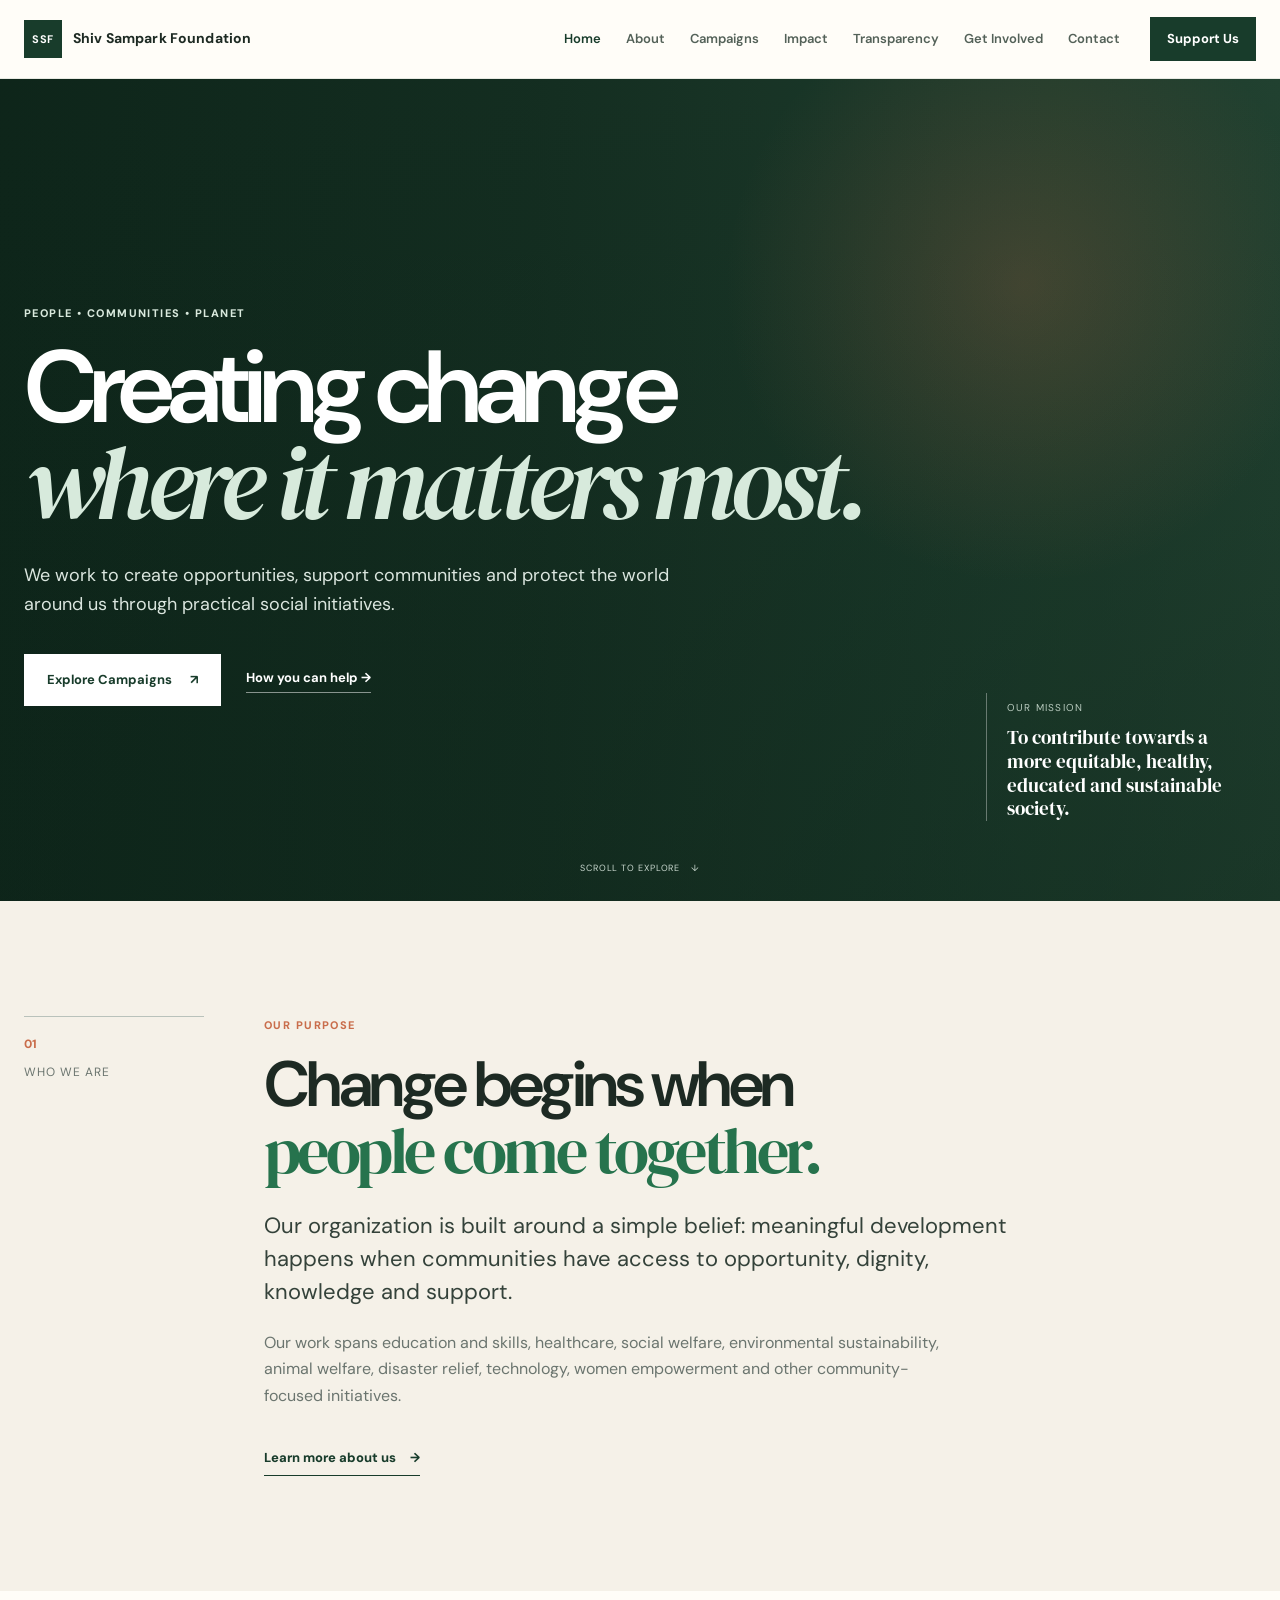
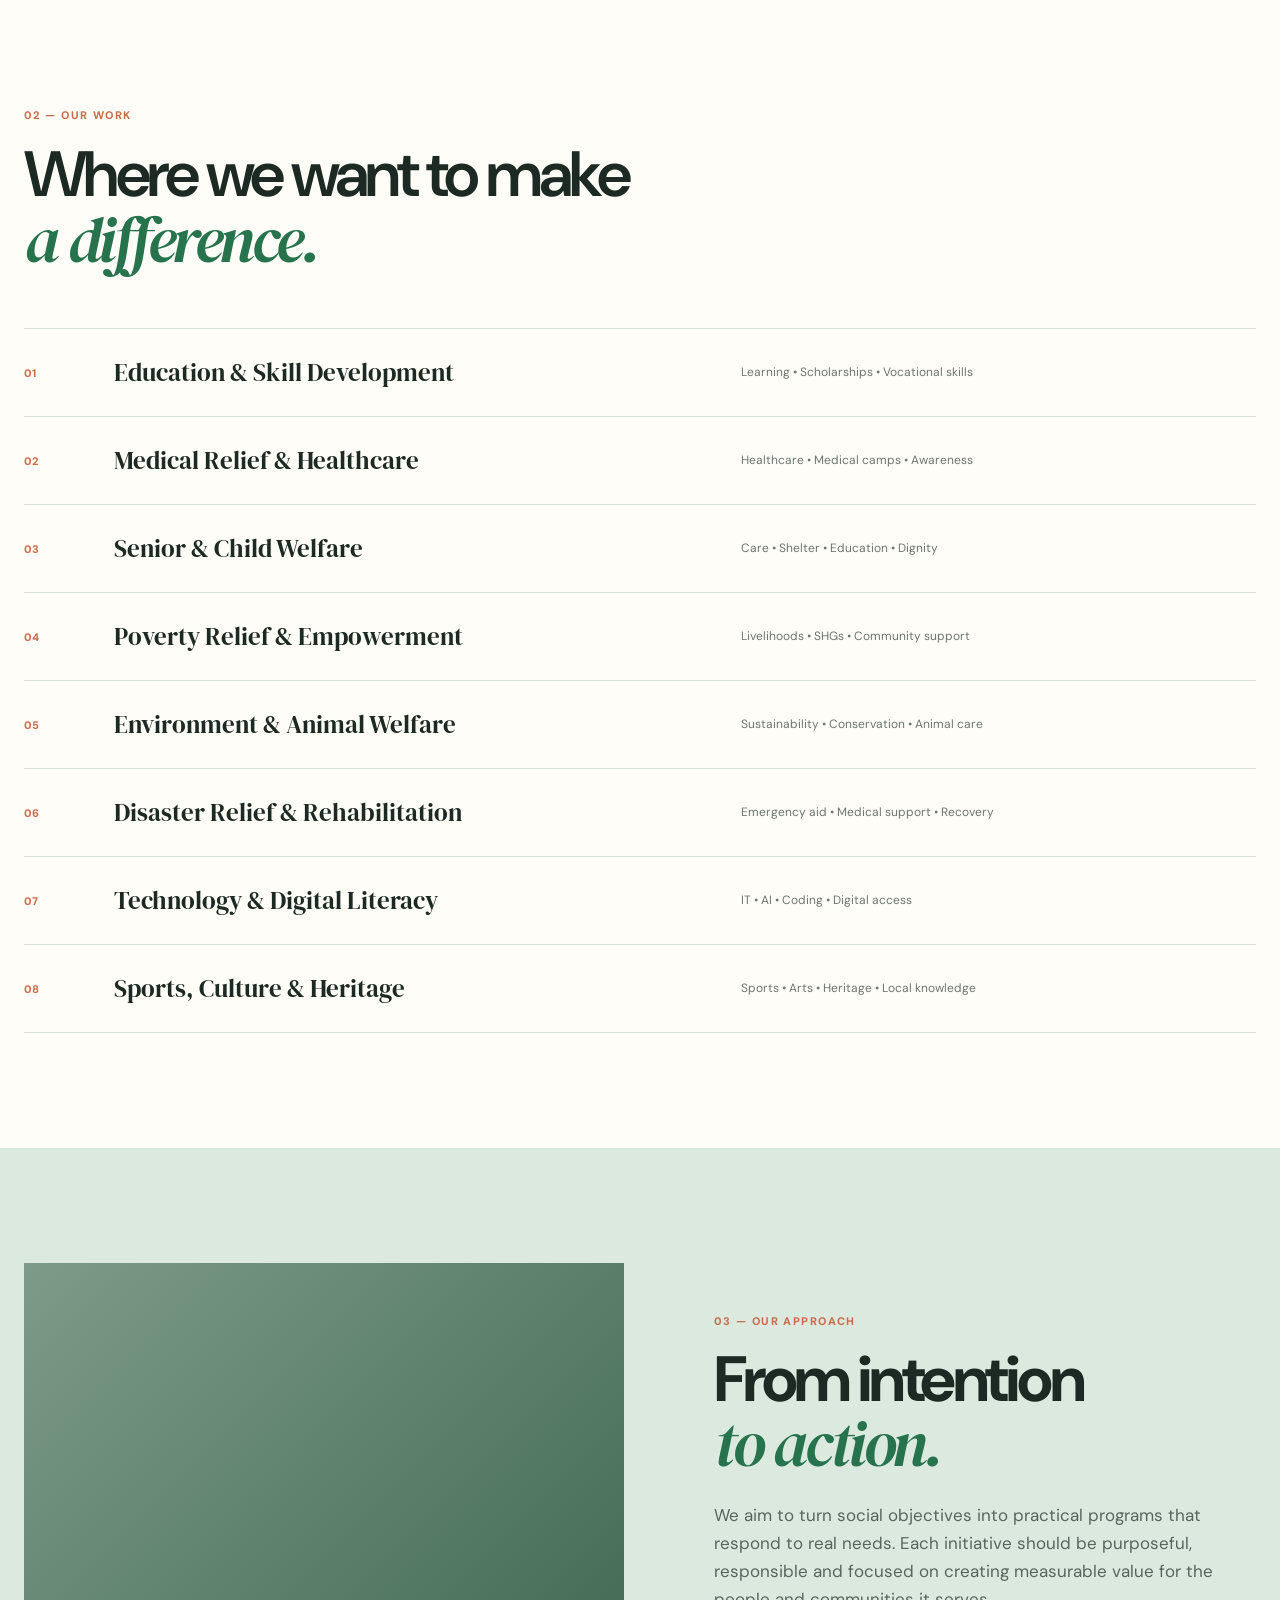
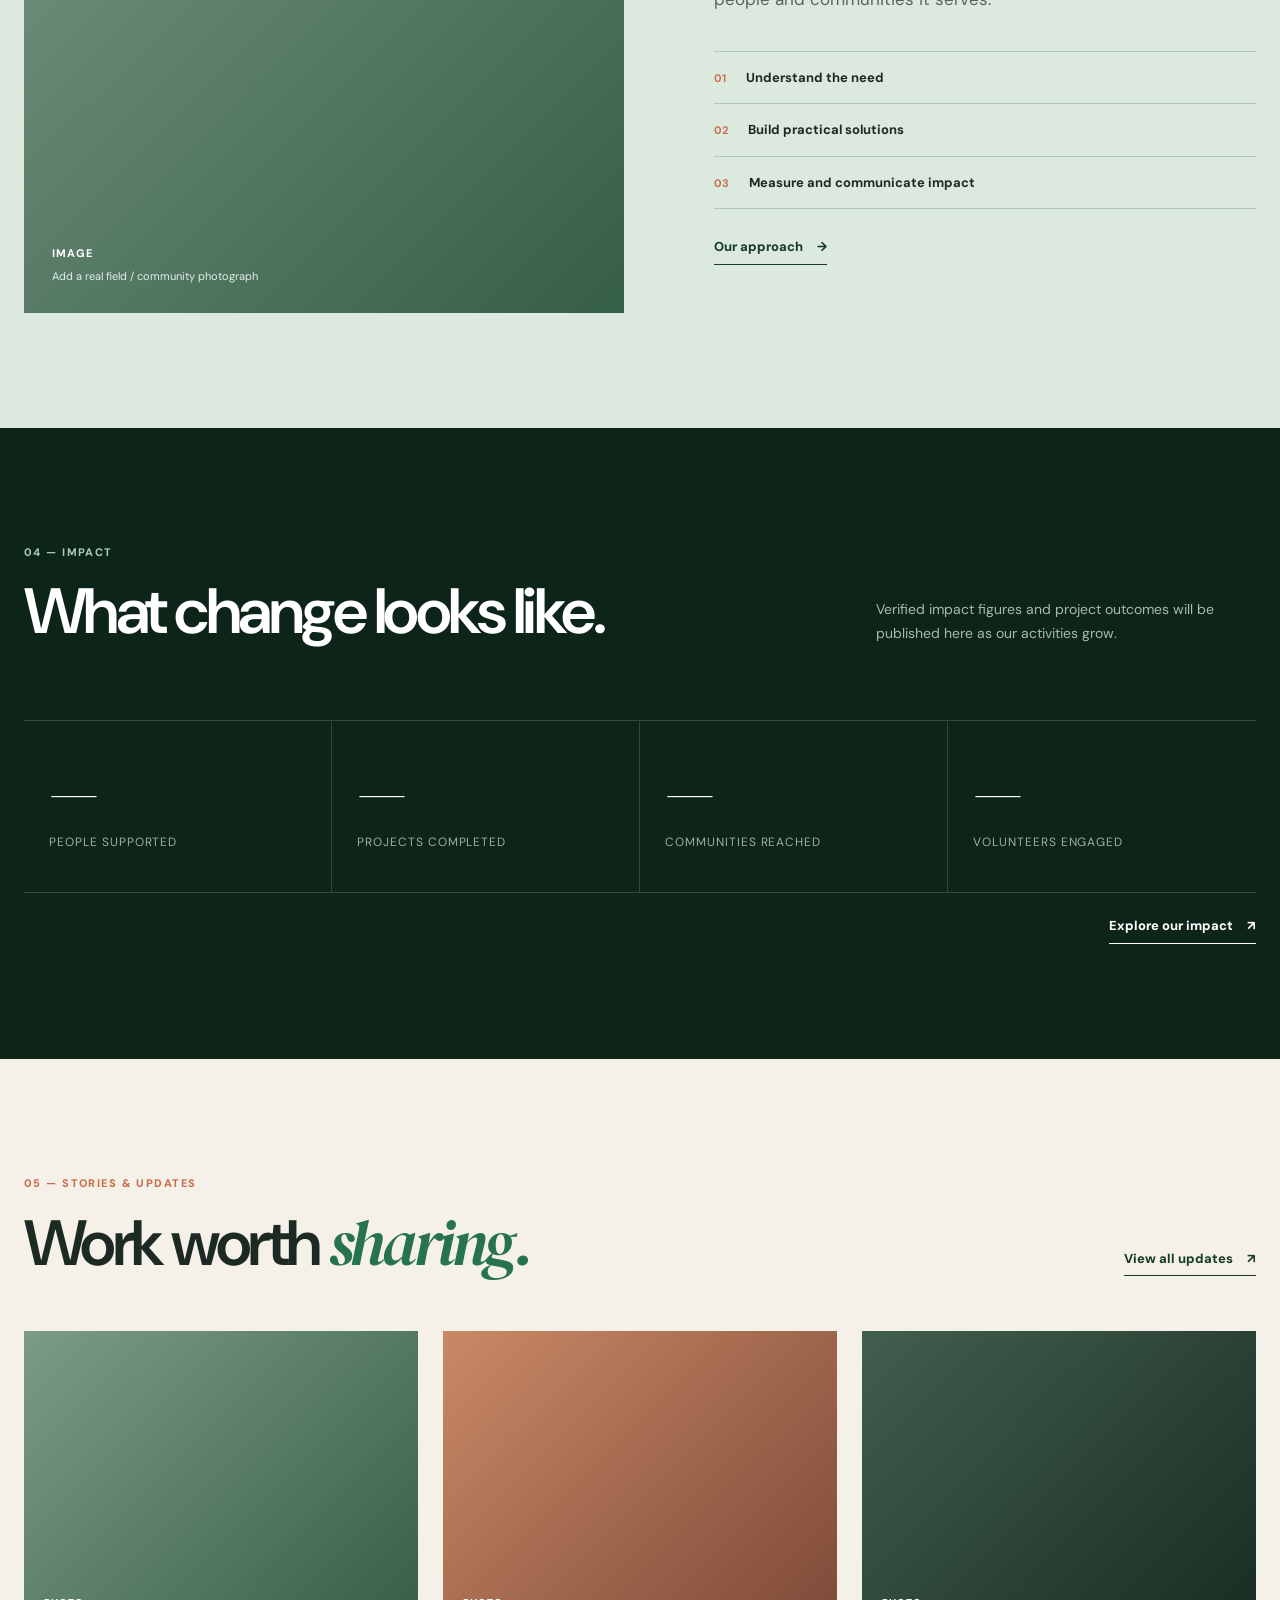
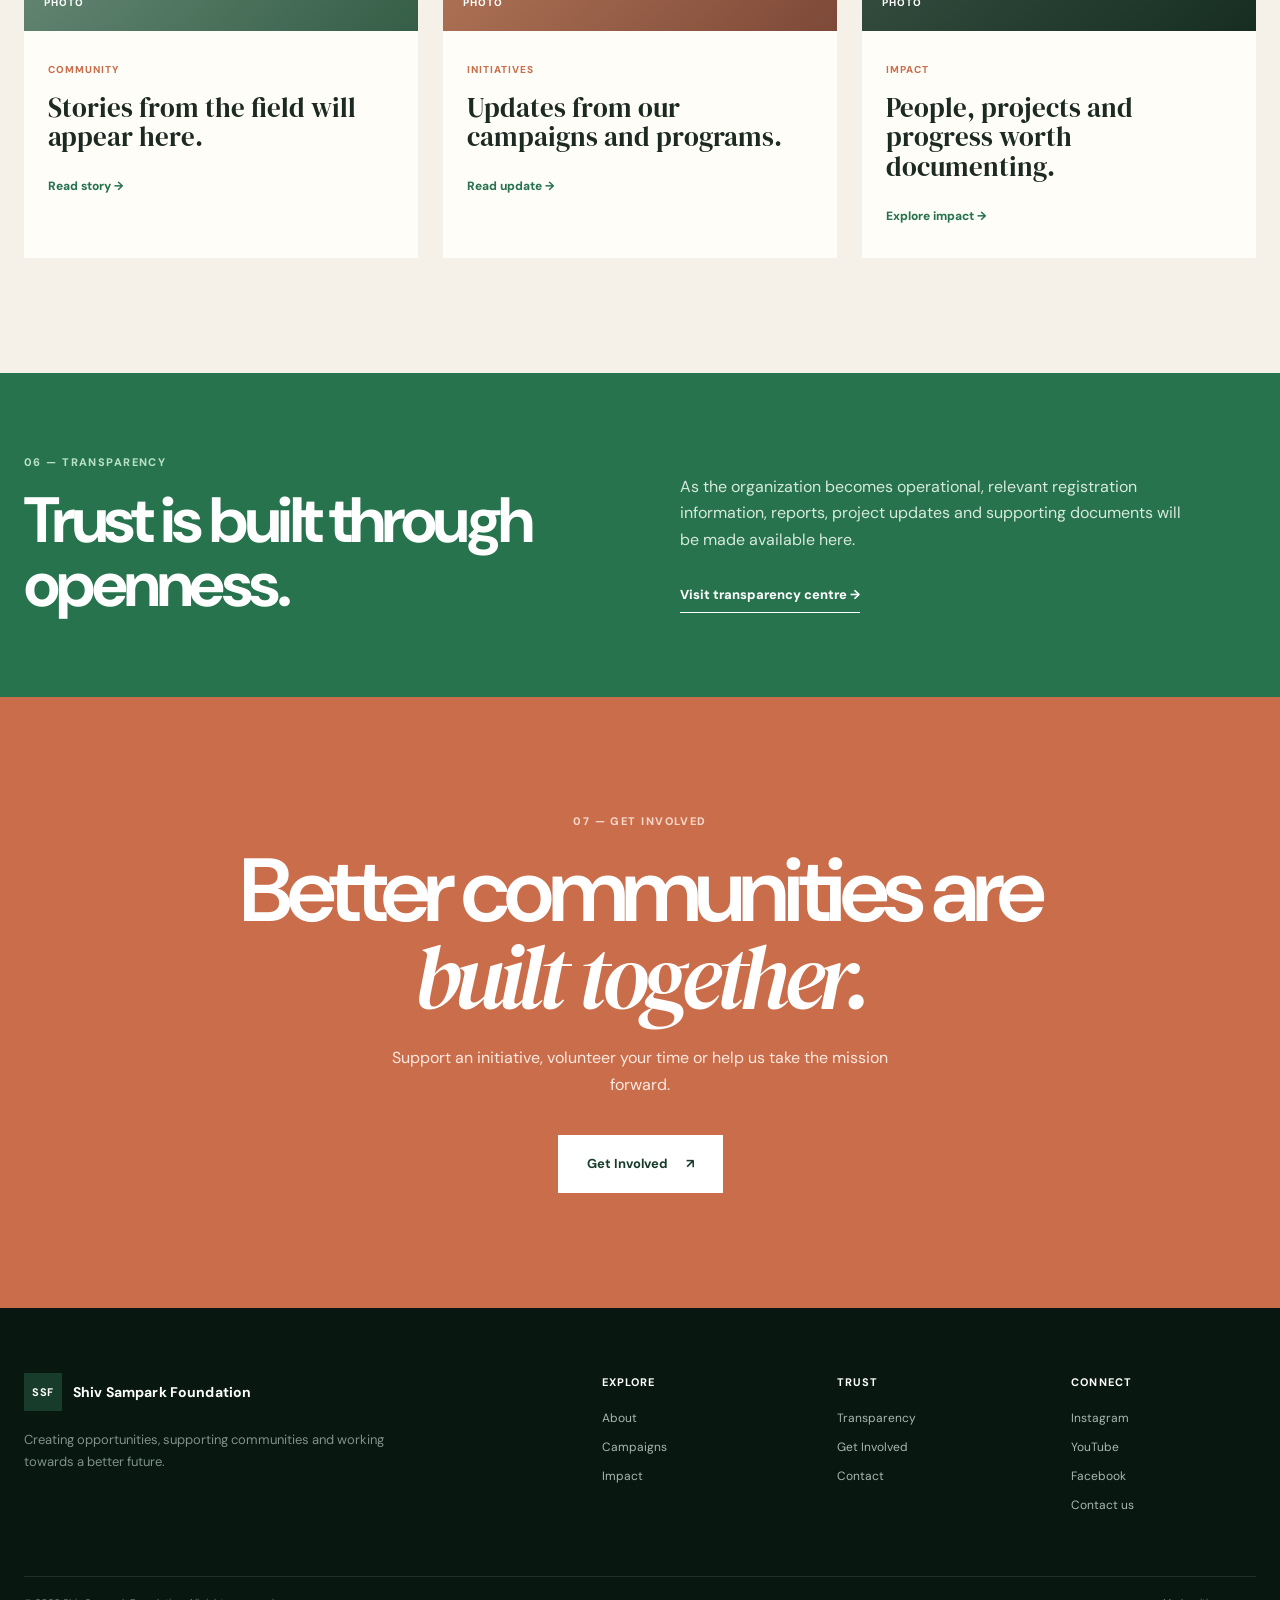
==== commit 887a1833: "updated pages" ====
--- a/index.html
+++ b/index.html
@@ -25,7 +25,6 @@
     <nav class="nav" aria-label="Main navigation">
       <a class="active" href="index.html">Home</a>
       <a href="about.html">About</a>
-      <a href="our-work.html">Our Work</a>
       <a href="campaigns.html">Campaigns</a>
       <a href="impact.html">Impact</a>
       <a href="transparency.html">Transparency</a>
@@ -59,7 +58,7 @@
         </p>
 
         <div class="hero-actions">
-          <a href="our-work.html" class="btn btn-light">Explore Our Work <span>↗</span></a>
+          <a href="campaigns.html" class="btn btn-light">Explore Campaigns <span>↗</span></a>
           <a href="get-involved.html" class="hero-text-link">How you can help →</a>
         </div>
       </div>
@@ -124,68 +123,57 @@
           <h2>Where we want to make<br><em>a difference.</em></h2>
         </div>
 
-        <a class="underlined-link" href="our-work.html">
-          Explore all areas <span>↗</span>
-        </a>
       </div>
 
       <div class="area-list">
 
-        <a href="our-work.html" class="area-row">
+        <div class="area-row">
           <span class="area-number">01</span>
           <span class="area-name">Education &amp; Skill Development</span>
           <span class="area-description">Learning • Scholarships • Vocational skills</span>
-          <span class="area-arrow">↗</span>
-        </a>
-
-        <a href="our-work.html" class="area-row">
+        </div>
+
+        <div class="area-row">
           <span class="area-number">02</span>
           <span class="area-name">Medical Relief &amp; Healthcare</span>
           <span class="area-description">Healthcare • Medical camps • Awareness</span>
-          <span class="area-arrow">↗</span>
-        </a>
-
-        <a href="our-work.html" class="area-row">
+        </div>
+
+        <div class="area-row">
           <span class="area-number">03</span>
           <span class="area-name">Senior &amp; Child Welfare</span>
           <span class="area-description">Care • Shelter • Education • Dignity</span>
-          <span class="area-arrow">↗</span>
-        </a>
-
-        <a href="our-work.html" class="area-row">
+        </div>
+
+        <div class="area-row">
           <span class="area-number">04</span>
           <span class="area-name">Poverty Relief &amp; Empowerment</span>
           <span class="area-description">Livelihoods • SHGs • Community support</span>
-          <span class="area-arrow">↗</span>
-        </a>
-
-        <a href="our-work.html" class="area-row">
+        </div>
+
+        <div class="area-row">
           <span class="area-number">05</span>
           <span class="area-name">Environment &amp; Animal Welfare</span>
           <span class="area-description">Sustainability • Conservation • Animal care</span>
-          <span class="area-arrow">↗</span>
-        </a>
-
-        <a href="our-work.html" class="area-row">
+        </div>
+
+        <div class="area-row">
           <span class="area-number">06</span>
           <span class="area-name">Disaster Relief &amp; Rehabilitation</span>
           <span class="area-description">Emergency aid • Medical support • Recovery</span>
-          <span class="area-arrow">↗</span>
-        </a>
-
-        <a href="our-work.html" class="area-row">
+        </div>
+
+        <div class="area-row">
           <span class="area-number">07</span>
           <span class="area-name">Technology &amp; Digital Literacy</span>
           <span class="area-description">IT • AI • Coding • Digital access</span>
-          <span class="area-arrow">↗</span>
-        </a>
-
-        <a href="our-work.html" class="area-row">
+        </div>
+
+        <div class="area-row">
           <span class="area-number">08</span>
           <span class="area-name">Sports, Culture &amp; Heritage</span>
           <span class="area-description">Sports • Arts • Heritage • Local knowledge</span>
-          <span class="area-arrow">↗</span>
-        </a>
+        </div>
 
       </div>
     </div>
@@ -402,7 +390,6 @@
     <div class="footer-column">
       <h3>Explore</h3>
       <a href="about.html">About</a>
-      <a href="our-work.html">Our Work</a>
       <a href="campaigns.html">Campaigns</a>
       <a href="impact.html">Impact</a>
     </div>
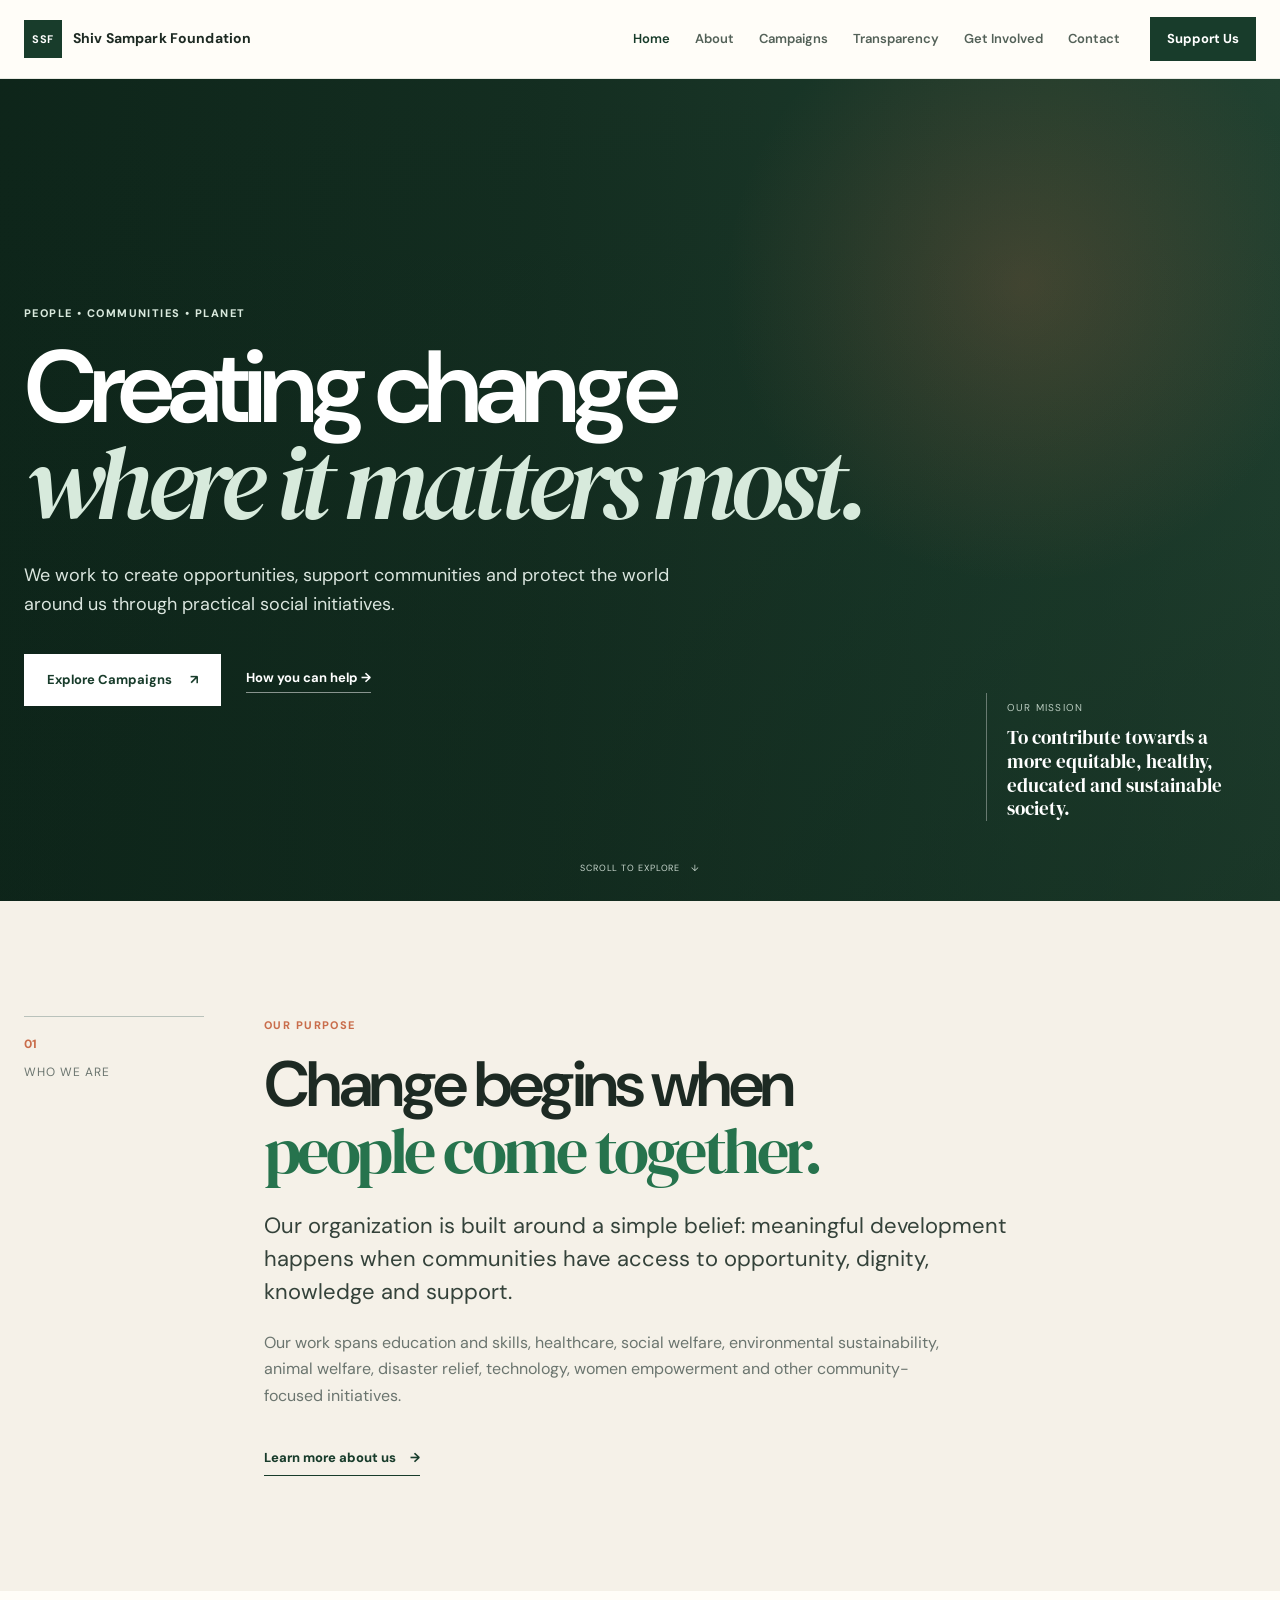
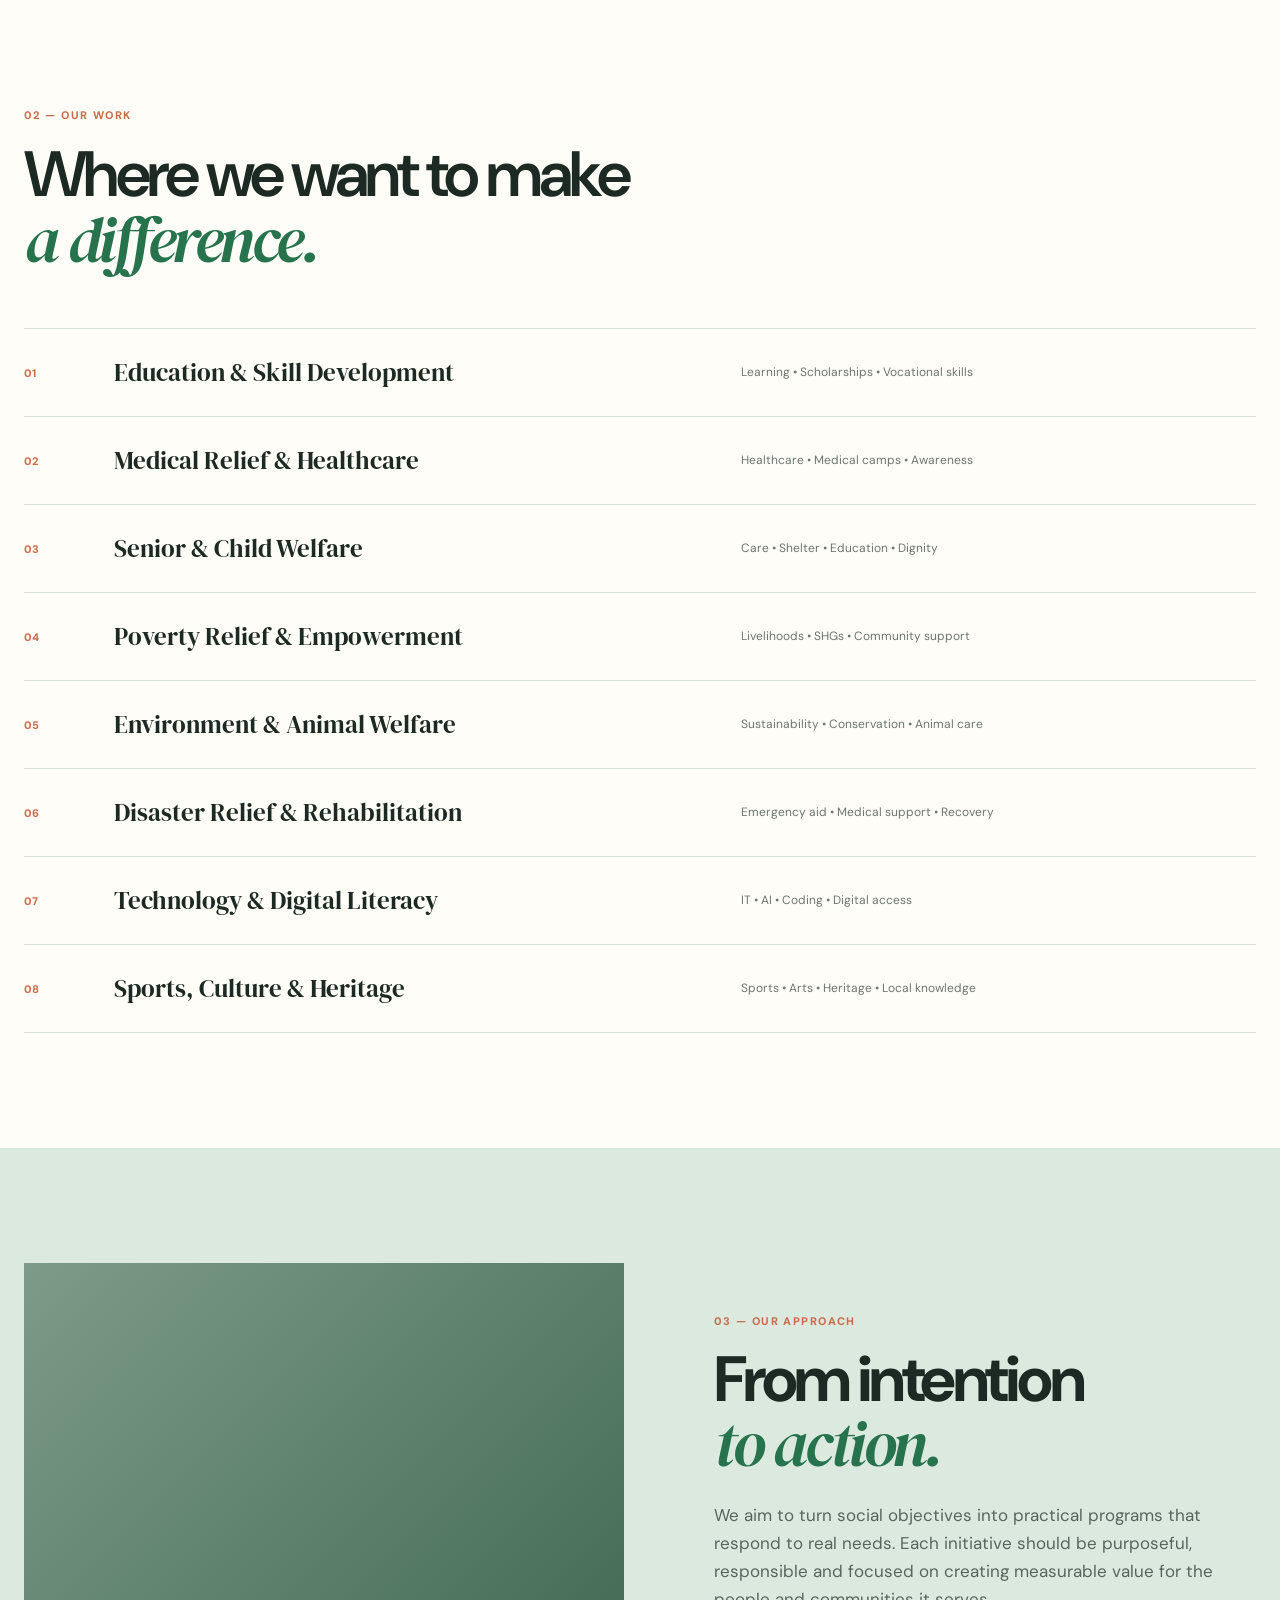
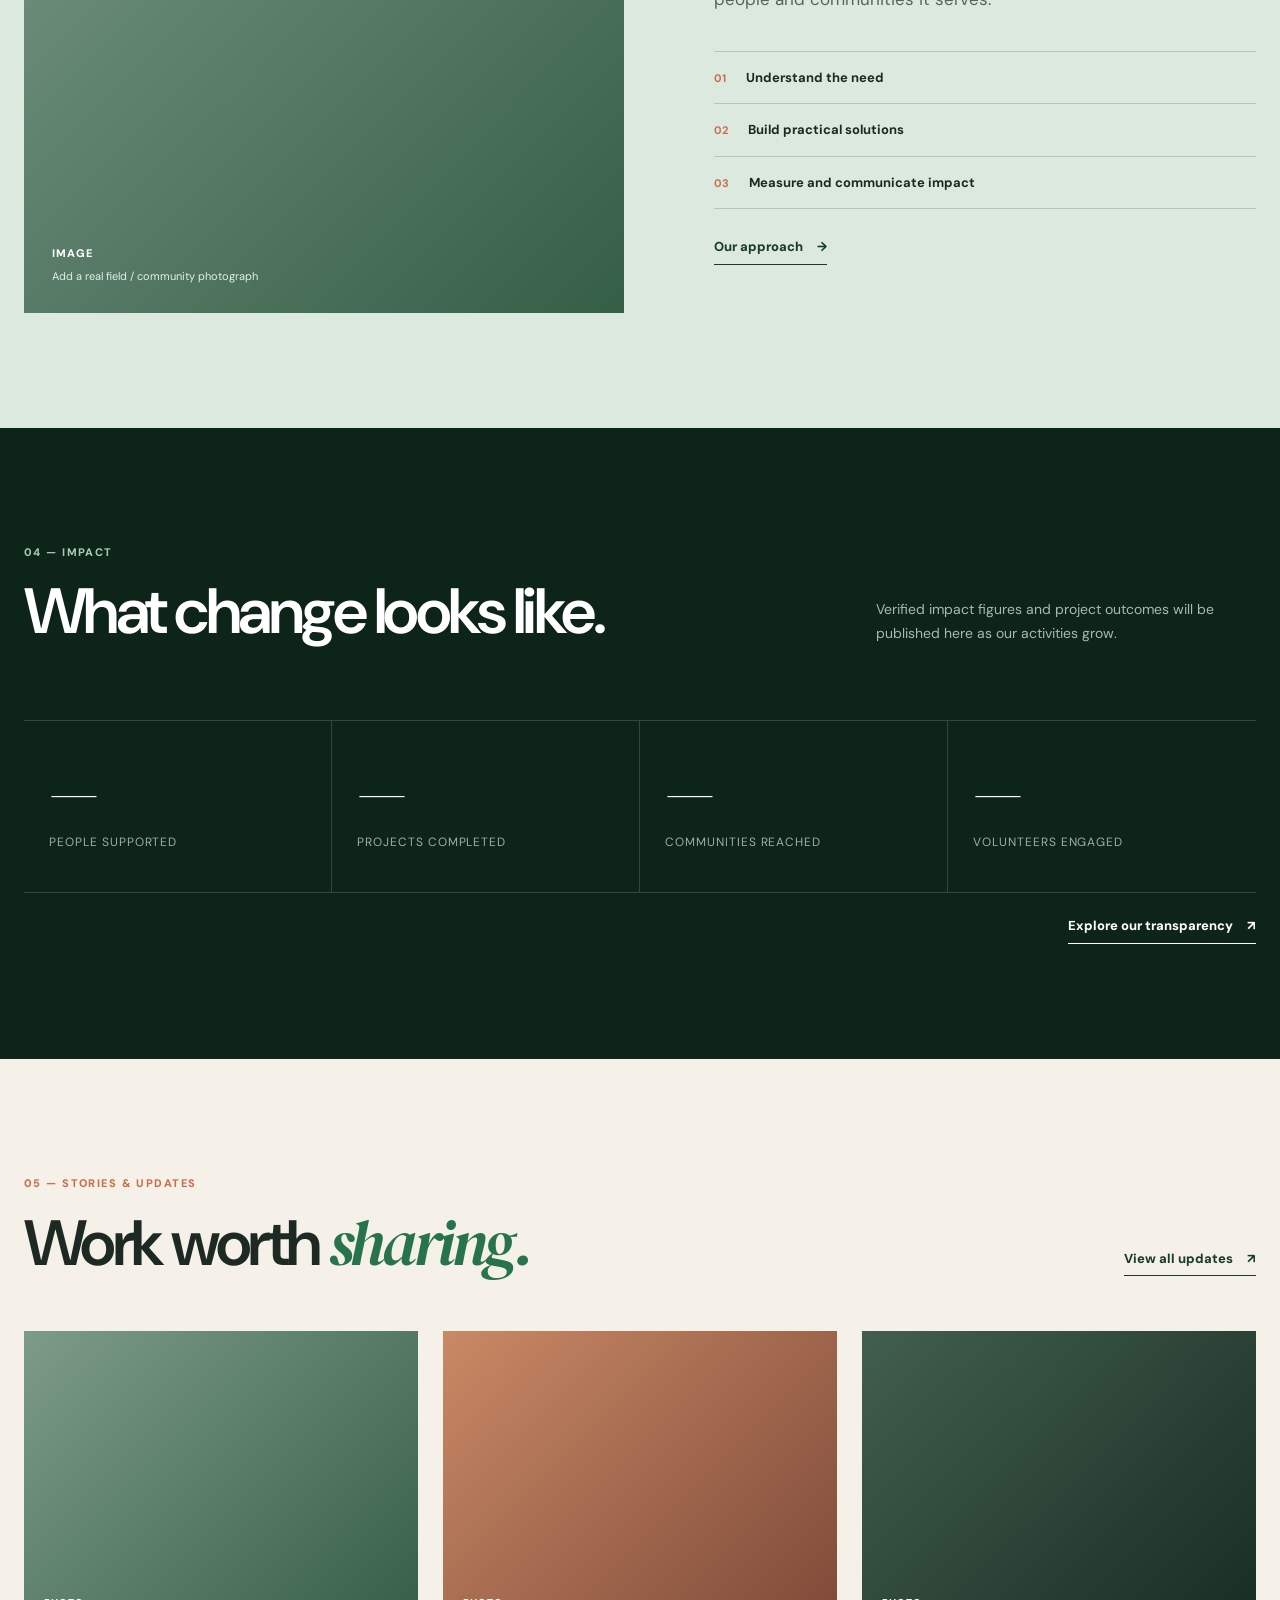
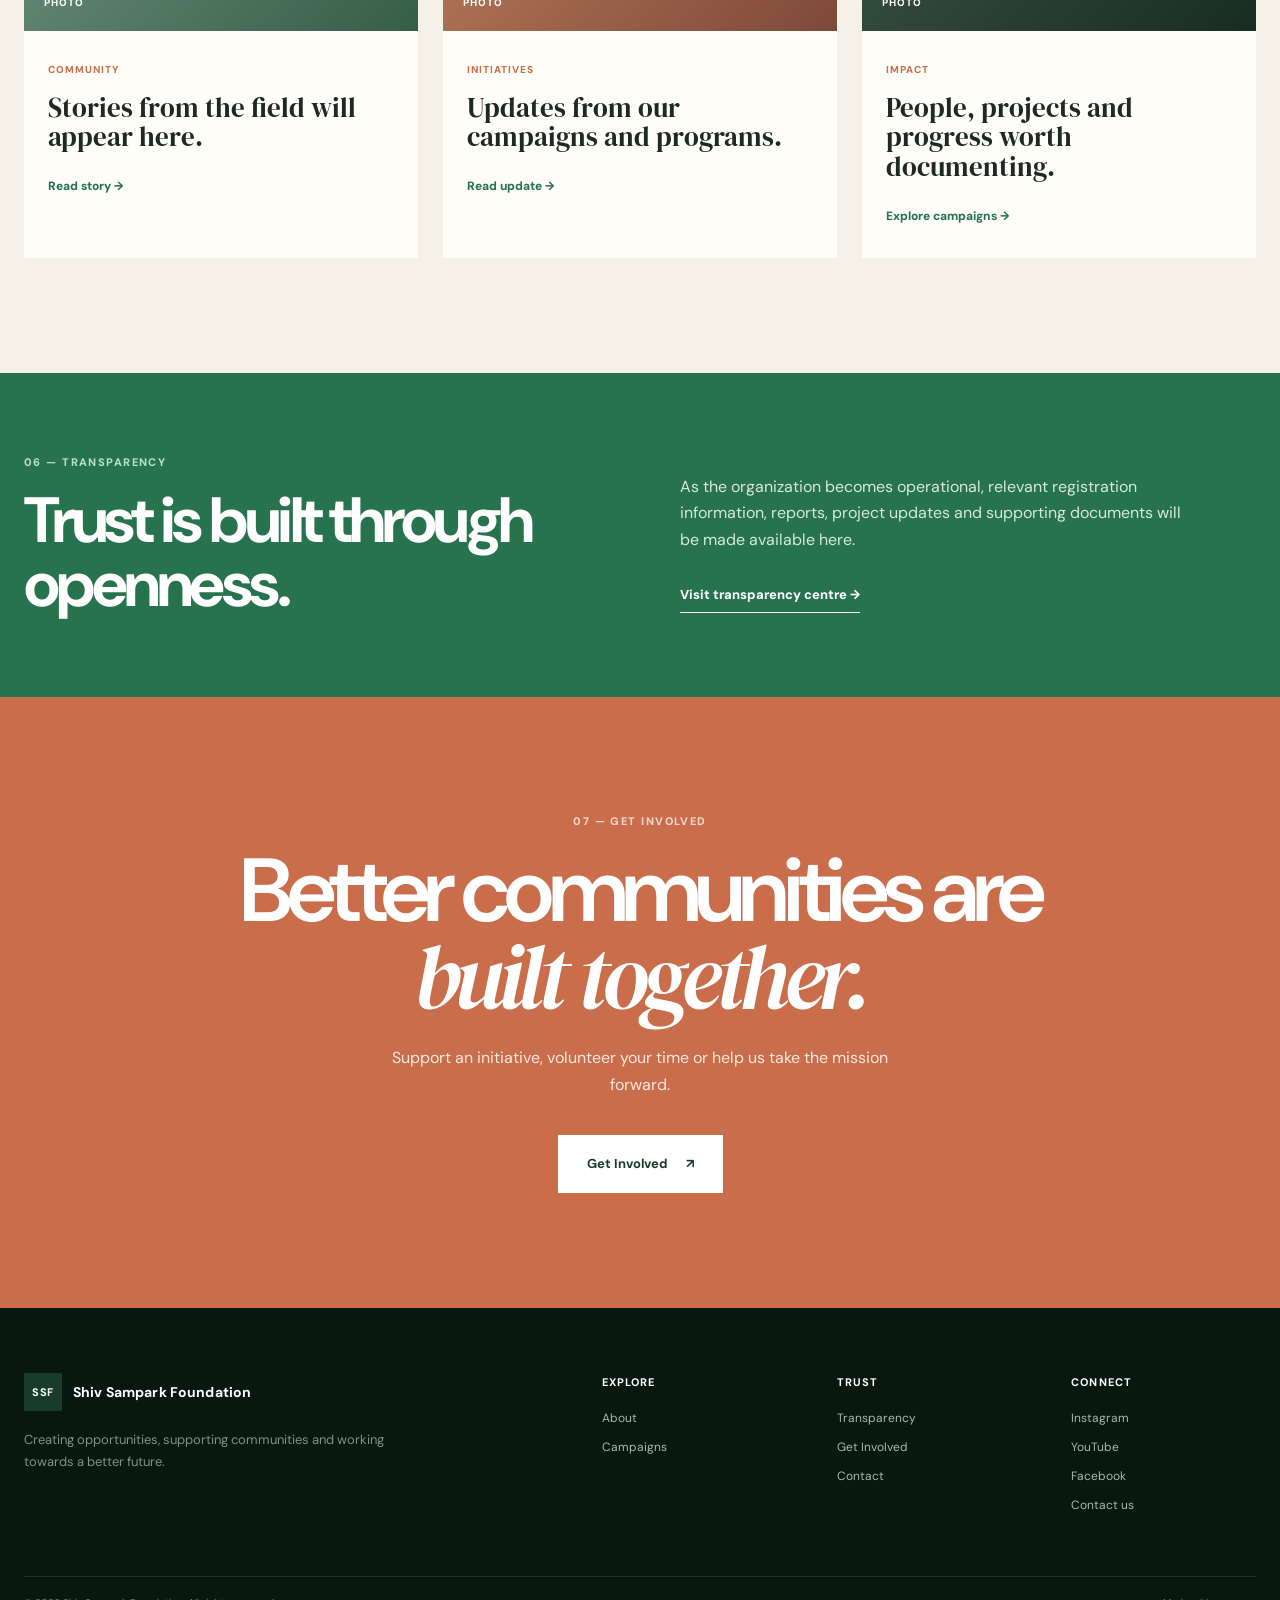
==== commit 869527cb: "removed impact page" ====
--- a/index.html
+++ b/index.html
@@ -26,7 +26,6 @@
       <a class="active" href="index.html">Home</a>
       <a href="about.html">About</a>
       <a href="campaigns.html">Campaigns</a>
-      <a href="impact.html">Impact</a>
       <a href="transparency.html">Transparency</a>
       <a href="get-involved.html">Get Involved</a>
       <a href="contact.html">Contact</a>
@@ -267,7 +266,7 @@
       </div>
 
       <div class="impact-link">
-        <a class="underlined-link" href="impact.html">Explore our impact <span>↗</span></a>
+        <a class="underlined-link" href="transparency.html">Explore our transparency <span>↗</span></a>
       </div>
 
     </div>
@@ -318,7 +317,7 @@
           <div class="card-body">
             <span class="card-category">Impact</span>
             <h3>People, projects and progress worth documenting.</h3>
-            <a href="impact.html">Explore impact →</a>
+            <a href="campaigns.html">Explore campaigns →</a>
           </div>
         </article>
 
@@ -391,7 +390,6 @@
       <h3>Explore</h3>
       <a href="about.html">About</a>
       <a href="campaigns.html">Campaigns</a>
-      <a href="impact.html">Impact</a>
     </div>
 
     <div class="footer-column">
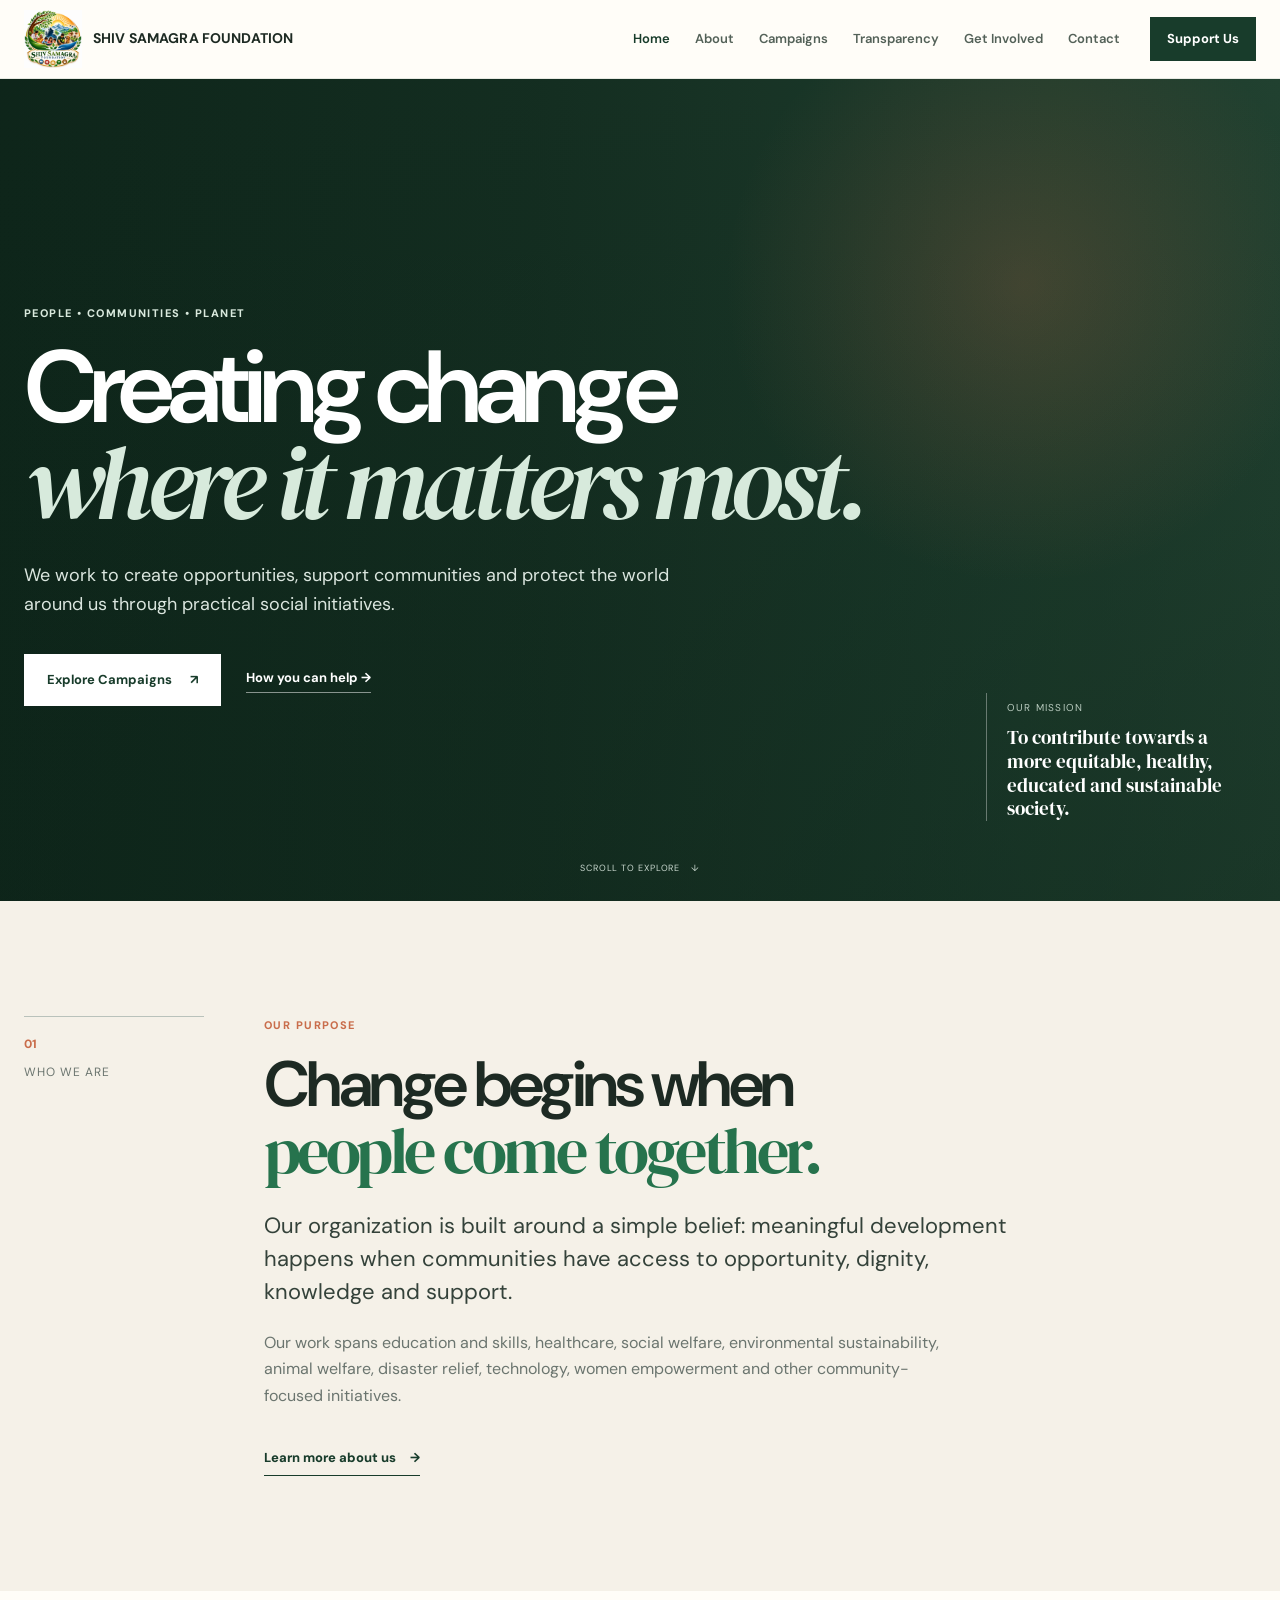
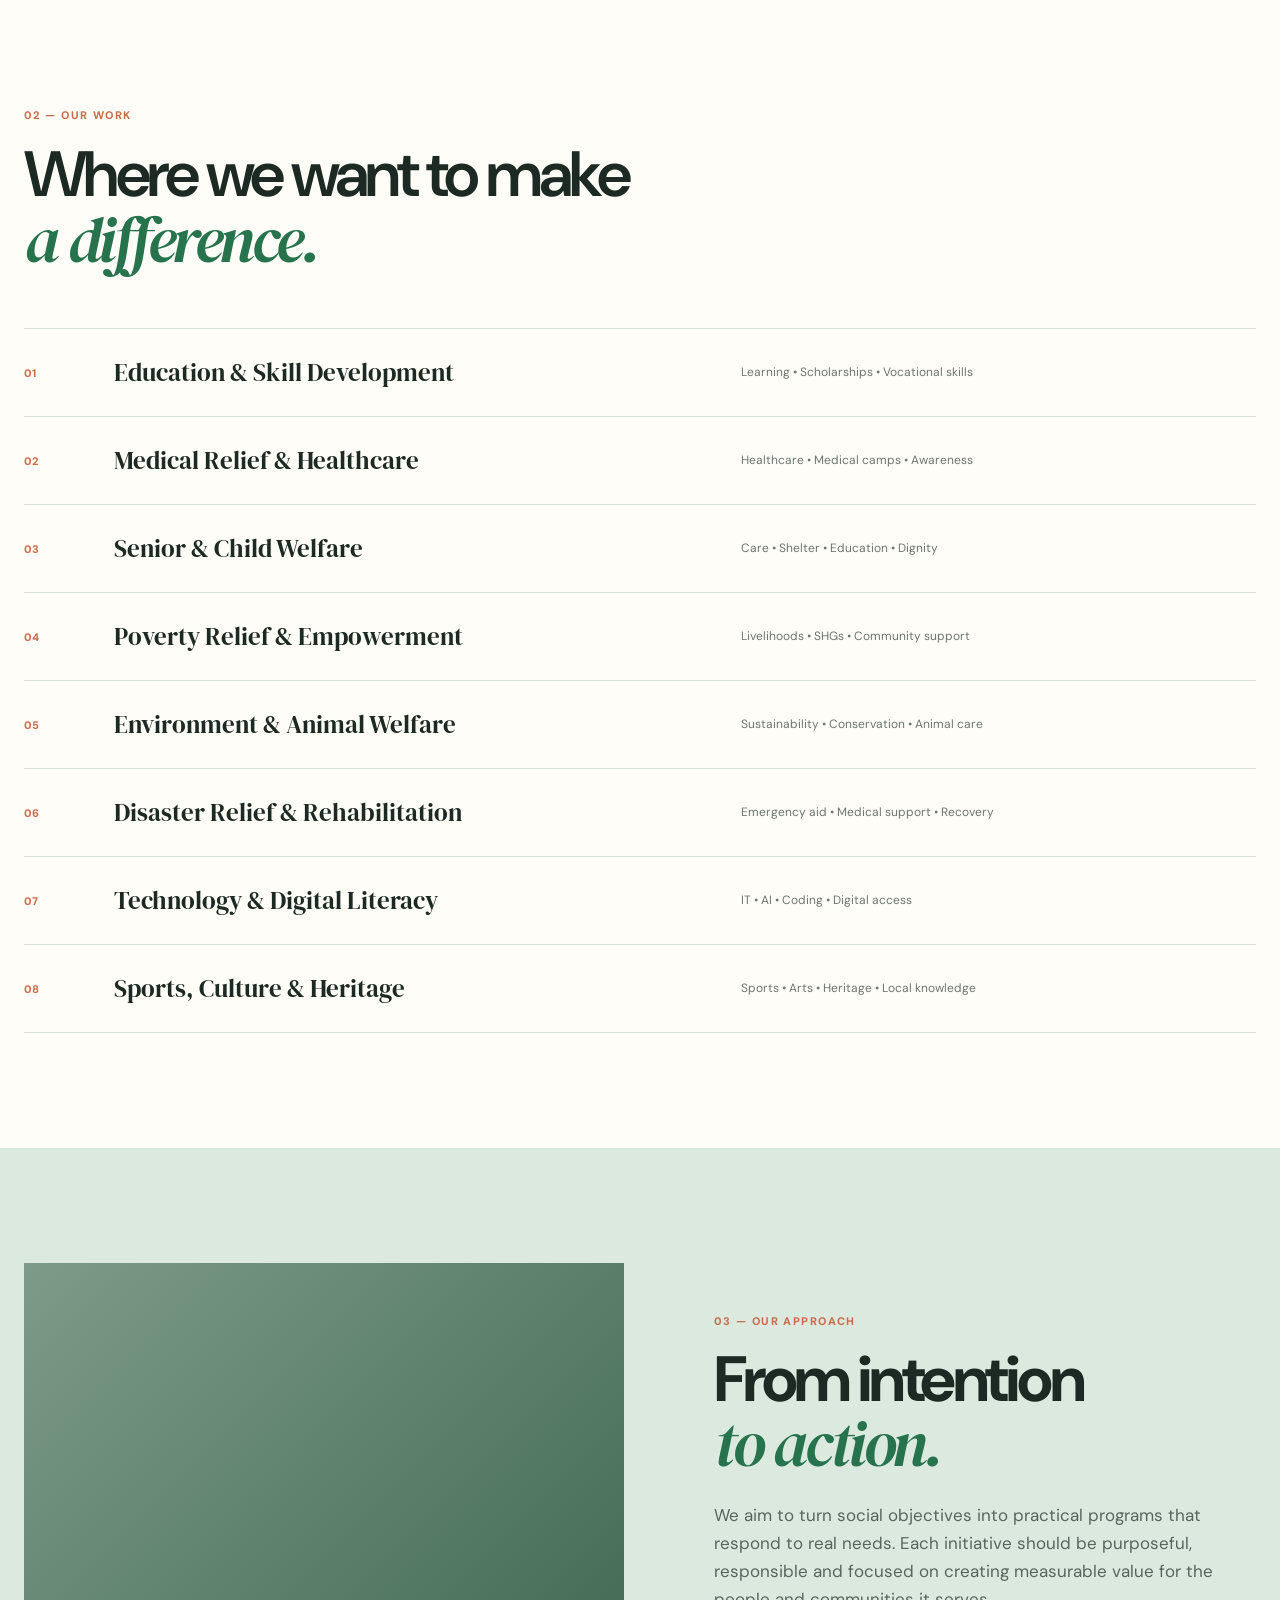
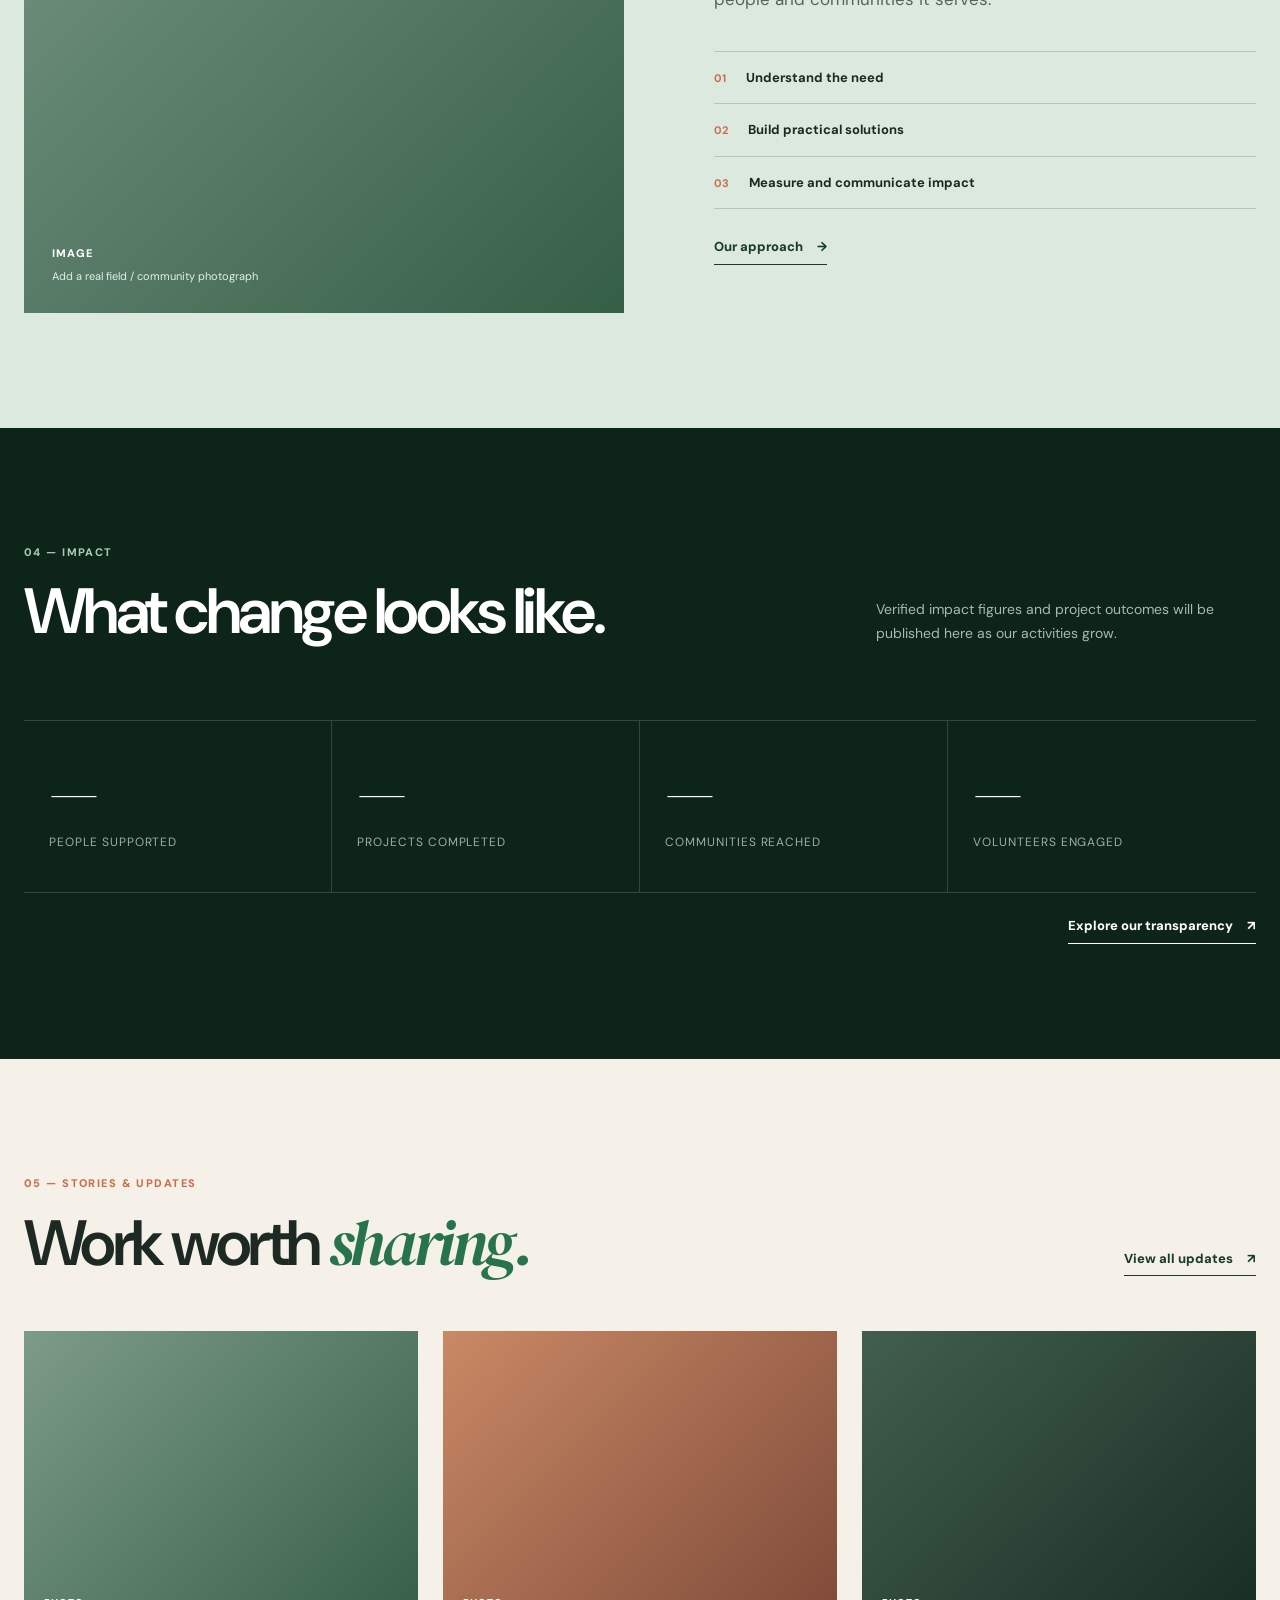
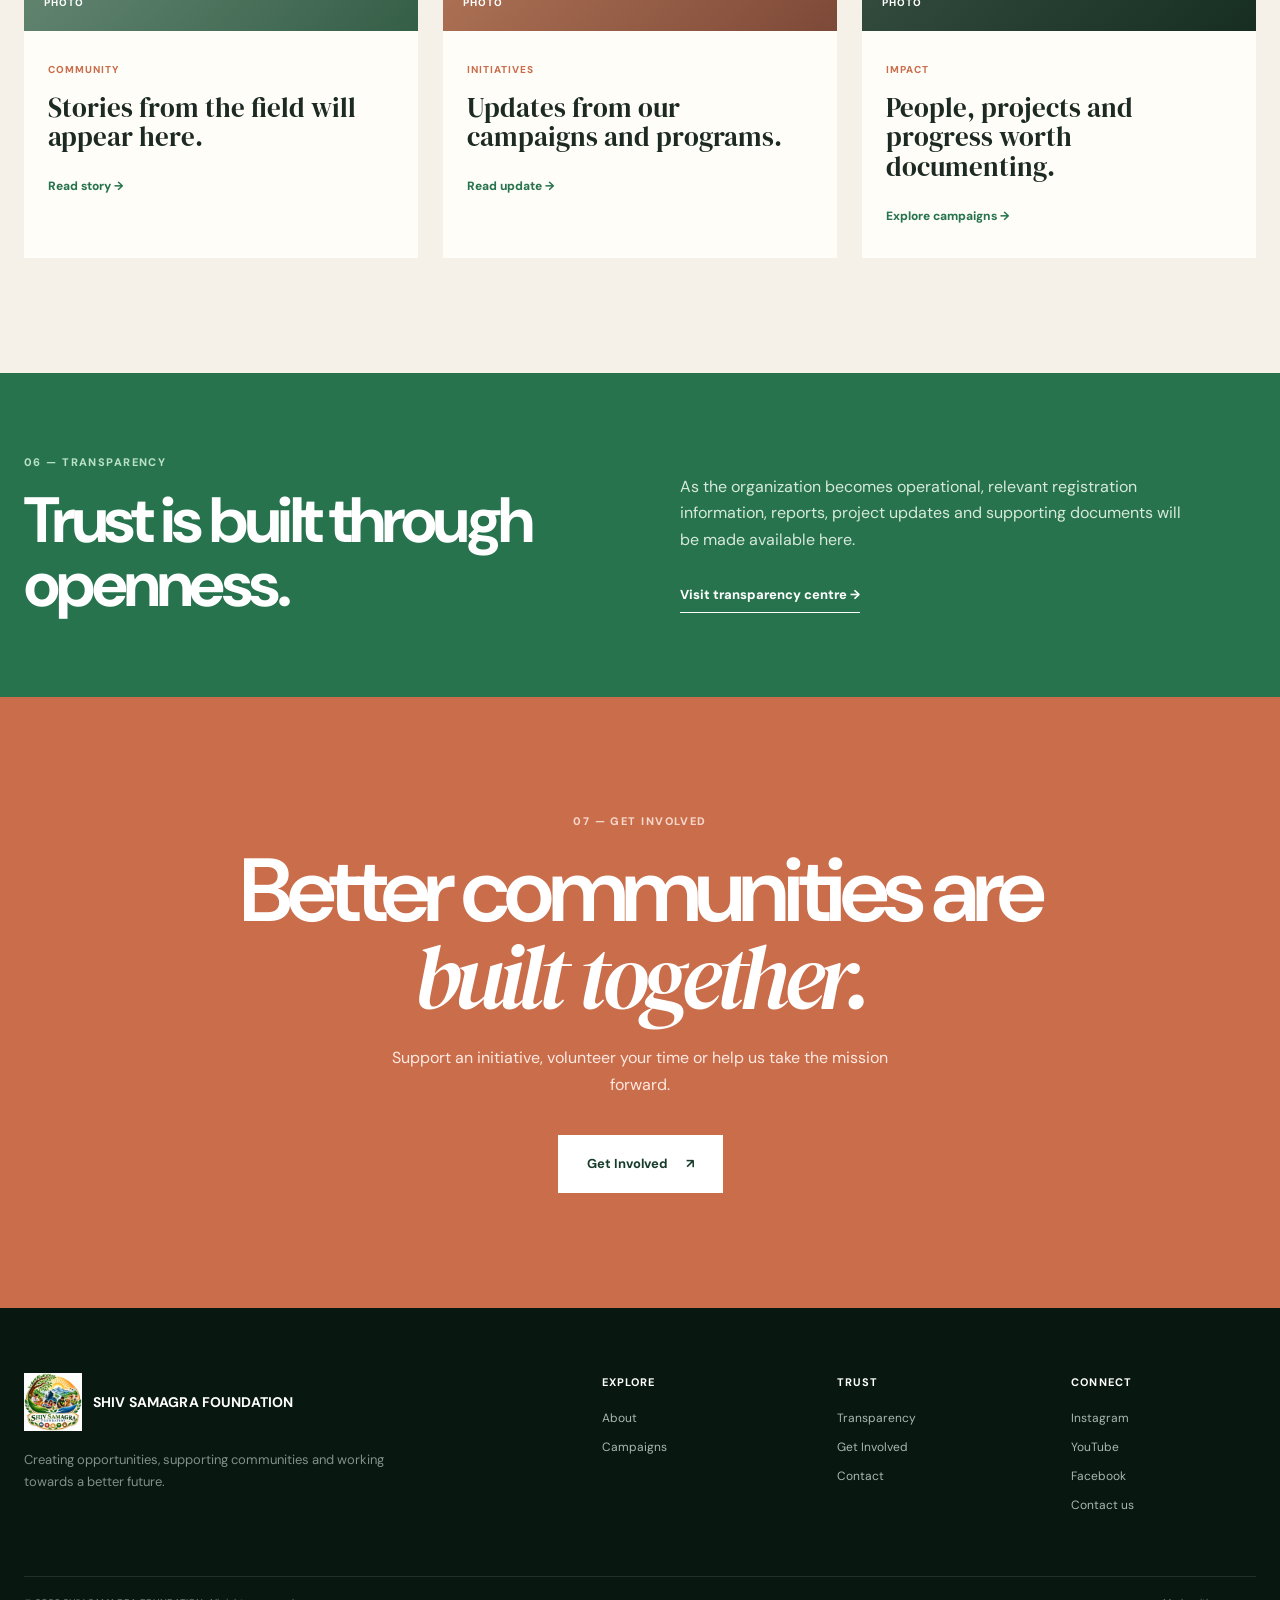
==== commit a310c926: "updated logo and campaign details" ====
--- a/index.html
+++ b/index.html
@@ -14,7 +14,7 @@
 <header class="site-header">
   <div class="container nav-wrap">
     <a class="brand" href="index.html">
-      <span class="brand-mark" data-site-initials></span>
+      <img class="brand-logo" src="assets/logo/Logo.png" alt="">
       <span class="brand-name" data-site-name></span>
     </a>
 
@@ -376,7 +376,7 @@
 
     <div class="footer-brand-block">
       <a class="brand footer-brand" href="index.html">
-        <span class="brand-mark" data-site-initials></span>
+        <img class="brand-logo" src="assets/logo/Logo.png" alt="">
         <span class="brand-name" data-site-name></span>
       </a>
 
--- a/css/style.css
+++ b/css/style.css
@@ -77,6 +77,13 @@
   color:#fff;
   font-size:11px;
   letter-spacing:.04em;
+}
+
+.brand-logo{
+  display:block;
+  width:58px;
+  height:58px;
+  object-fit:contain;
 }
 
 .brand-name{
